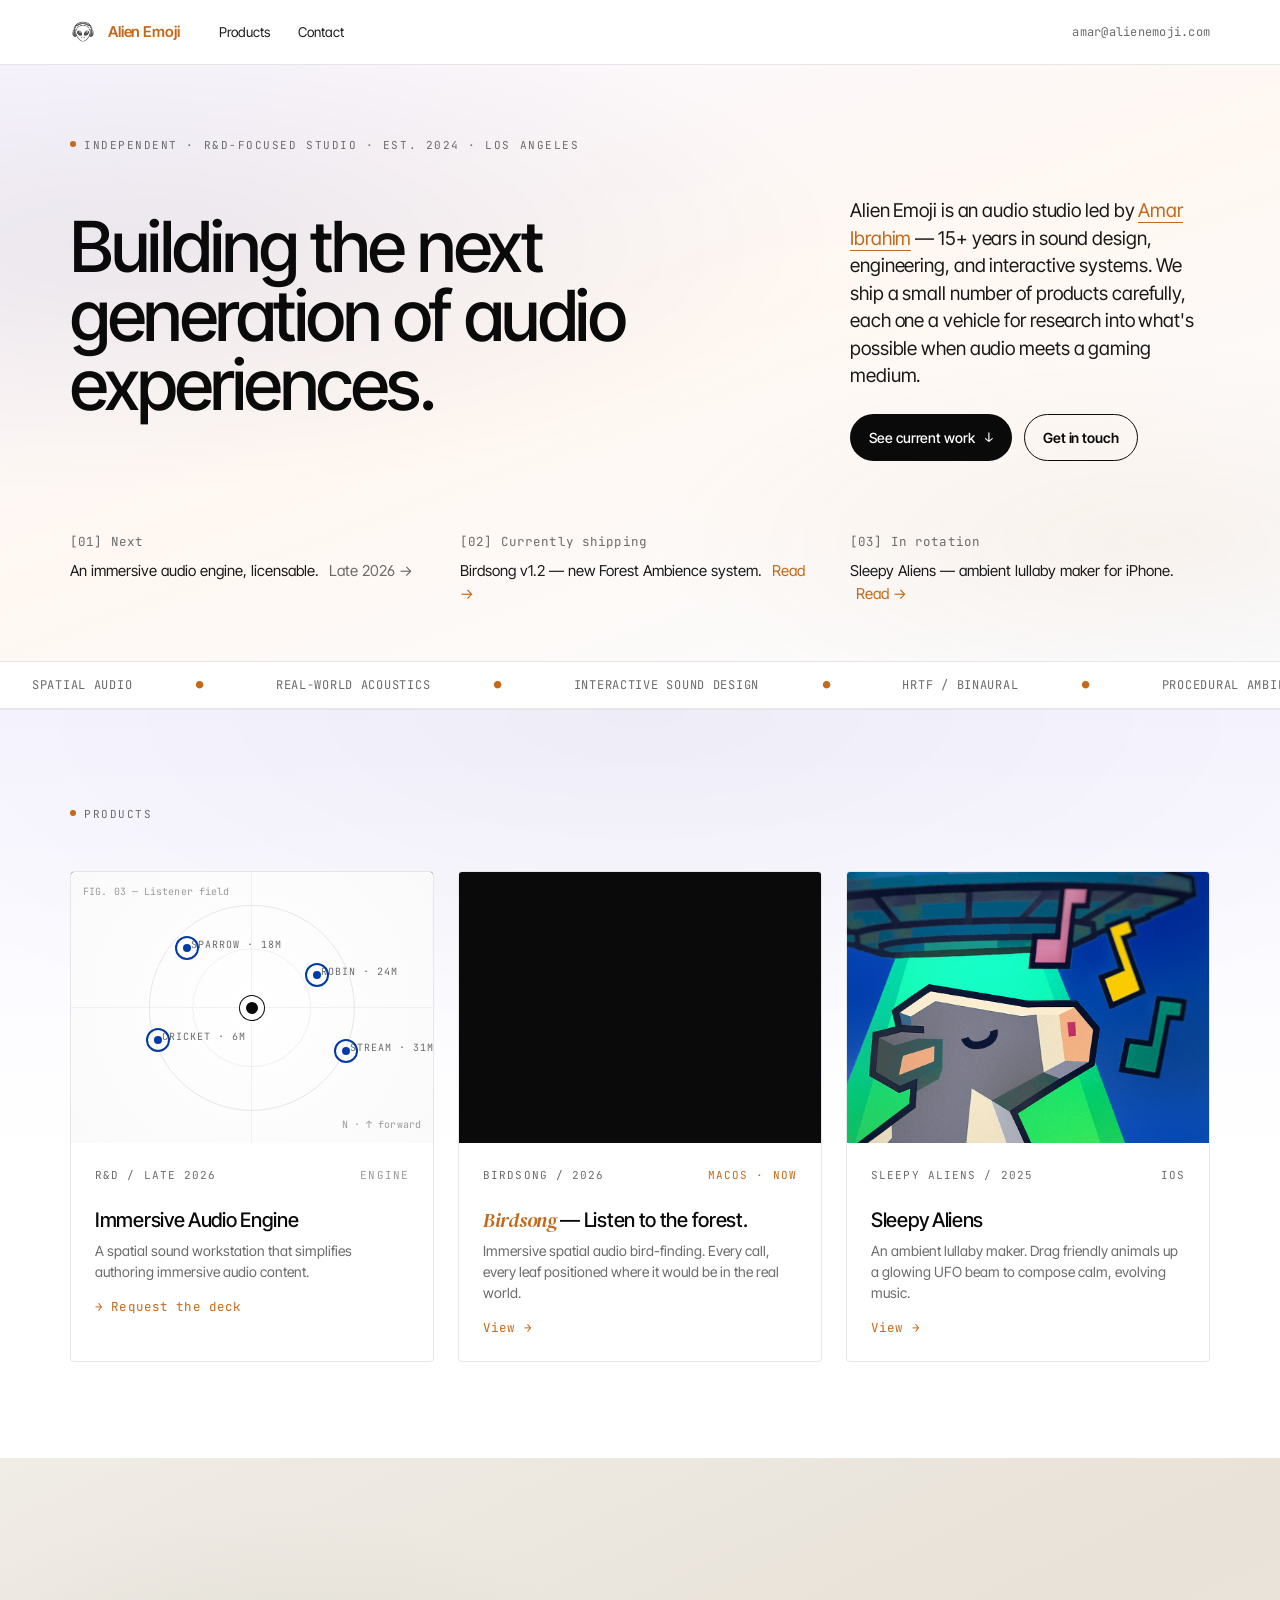
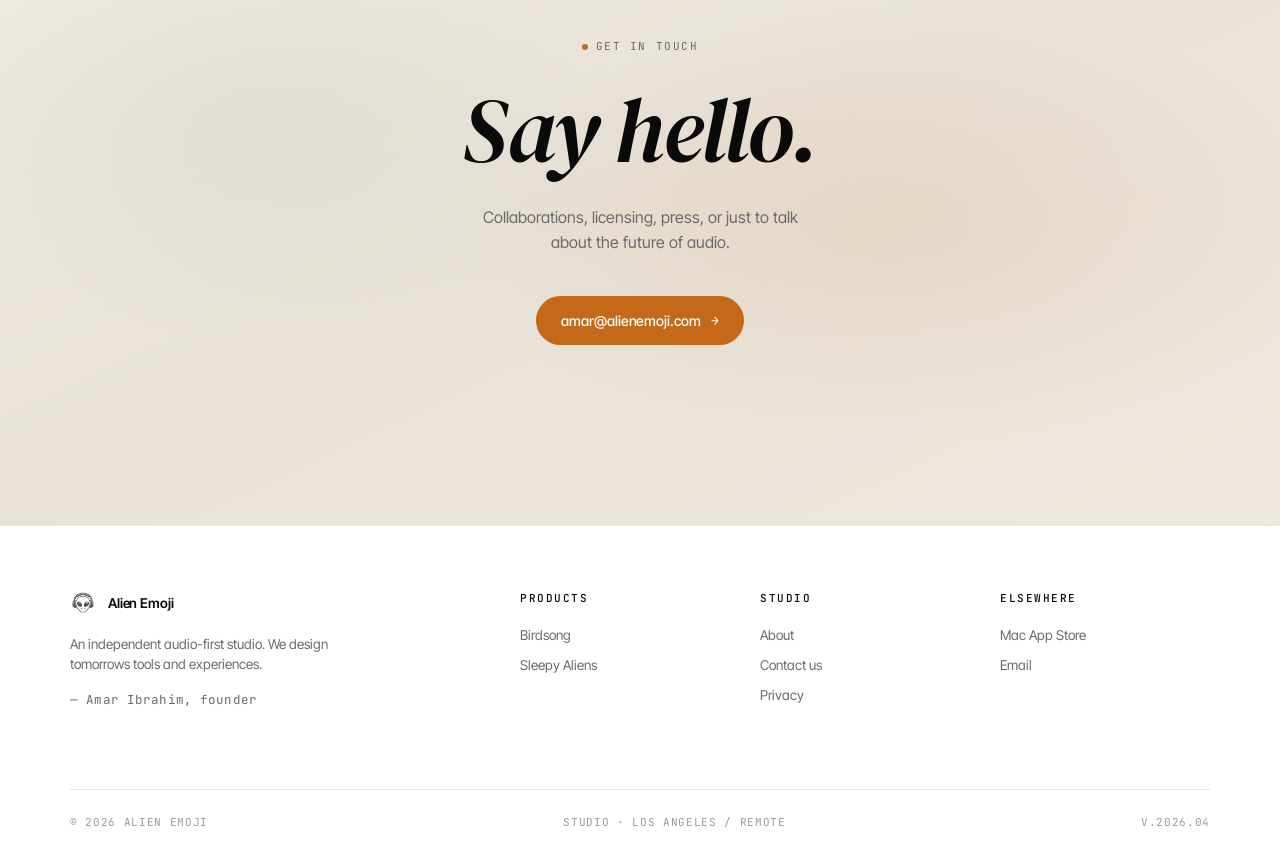
==== index.html @ 73d6881d "site revamp" ====
<!doctype html>
<html lang="en">
<head>
<meta charset="utf-8" />
<meta name="viewport" content="width=device-width, initial-scale=1" />
<title>Alien Emoji — Audio-first studio for spatial sound</title>
<meta name="description" content="Alien Emoji is an independent studio building tools and experiences in spatial audio. Makers of Birdsong and Sleepy Aliens." />

<link rel="preconnect" href="https://fonts.googleapis.com">
<link rel="preconnect" href="https://fonts.gstatic.com" crossorigin>
<link href="https://fonts.googleapis.com/css2?family=Inter+Tight:ital,wght@0,400;0,500;0,600;0,700;1,400;1,500&family=DM+Serif+Display:ital@0;1&family=JetBrains+Mono:wght@400;500&display=swap" rel="stylesheet">

<link rel="stylesheet" href="styles.css">
</head>
<body data-page="home" data-screen-label="Home">

<div id="site-nav"></div>

<main class="main-content">

  <!-- ============ HERO ============ -->

  <section class="section first hero-gradient hero-section" style="padding-top: 72px; padding-bottom: 56px;" data-screen-label="Home · Hero">
    <!-- <canvas class="hero-waves" aria-hidden="true"></canvas>      -->
    <div class="shell hero-content">
      <div class="row" style="margin-bottom: 56px; align-items: start;">
        <div style="grid-column: span 7;" class="reveal-hero" data-delay="0">
          <div class="eyebrow" style="margin-bottom: 28px;">
            <span class="dot"></span>Independent · R&amp;D-focused studio · Est. 2024 · Los Angeles
          </div>
          <h1 class="h-display" style="font-size: clamp(40px, 5.5vw, 80px);">
            Building the next generation of audio experiences.
          </h1>
        </div>
        <div style="grid-column: span 4 / -1; padding-top: 60px;" class="reveal-hero" data-delay="120">
          <p class="lead" style="margin: 0 0 24px;">
            Alien Emoji is an audio studio led by <a href="https://www.linkedin.com/in/amaribrahim" target="_blank" rel="noopener" style="color: var(--accent); border-bottom: 1px solid currentColor;">Amar Ibrahim</a> — 15+ years in sound design, engineering, and interactive systems. We ship a small number of products carefully, each one a vehicle for research into what's possible when audio meets a gaming medium.
          </p>

          <div style="display:flex; gap: 12px; flex-wrap: wrap;">
            <a class="btn btn-primary" href="#products">
              See current work <span class="arrow">↓</span>
            </a>
            <a class="btn btn-ghost" href="#contact">
              Get in touch
            </a>
          </div>
        </div>
      </div>
      <div class="row" style="margin-top: 40px; align-items: start;">
        <div style="grid-column: span 4;" class="reveal-hero" data-delay="220">
          <div class="mono" style="margin-bottom: 8px;">[01] Next</div>
          <div style="font-size: 15px; color: var(--ink-2);">
            An immersive audio engine, licensable.
            <span style="color: var(--muted); margin-left: 6px;">Late 2026 →</span>
          </div>
        </div>
        <div style="grid-column: span 4;" class="reveal-hero" data-delay="300">
          <div class="mono" style="margin-bottom: 8px;">[02] Currently shipping</div>
          <div style="font-size: 15px; color: var(--ink-2);">
            Birdsong v1.2 — new Forest Ambience system.
            <a href="birdsong.html" style="color: var(--accent); margin-left: 6px;">Read →</a>
          </div>
        </div>
        <div style="grid-column: span 4;" class="reveal-hero" data-delay="380">
          <div class="mono" style="margin-bottom: 8px;">[03] In rotation</div>
          <div style="font-size: 15px; color: var(--ink-2);">
            Sleepy Aliens — ambient lullaby maker for iPhone.
            <a href="sleepy-aliens.html" style="color: var(--accent); margin-left: 6px;">Read →</a>
          </div>
        </div>
      </div>
 
    </div>
  </section>

  <!-- ============ TICKER ============ -->
  <div class="ticker">
    <div class="ticker-track">
      <span>Spatial audio</span><span class="sep">●</span>
      <span>Real-world acoustics</span><span class="sep">●</span>
      <span>Interactive sound design</span><span class="sep">●</span>
      <span>HRTF / Binaural</span><span class="sep">●</span>
      <span>Procedural ambience</span><span class="sep">●</span>
      <span>Listener-first software</span><span class="sep">●</span>
      <span>Spatial audio</span><span class="sep">●</span>
      <span>Real-world acoustics</span><span class="sep">●</span>
      <span>Interactive sound design</span><span class="sep">●</span>
      <span>HRTF / Binaural</span><span class="sep">●</span>
      <span>Procedural ambience</span><span class="sep">●</span>
      <span>Listener-first software</span><span class="sep">●</span>
    </div>
  </div>

  <!-- ============ PRODUCTS ============ -->
  <section class="section products-gradient" id="products" data-screen-label="Home · Products">
    <div class="shell">
      <div class="section-head">
        <div>
          <div class="eyebrow"><span class="dot"></span>Products</div>
        </div>
      </div>

      <div class="products-grid">
        <!-- Engine (coming soon) -->
        <div class="card product-card reveal-scroll">
          <div class="product-card-media" style="padding: 0; overflow: hidden;">
            <div class="spatial" style="border: none; border-radius: 0; aspect-ratio: unset; height: 100%;">
              <div class="spatial-axes"></div>
              <div class="spatial-ring spatial-ring--outer"></div>
              <div class="spatial-ring spatial-ring--inner"></div>
              <div class="spatial-listener"></div>
              <div class="spatial-source" style="left: 32%; top: 28%;">
                <span class="spatial-label">Sparrow · 18m</span>
              </div>
              <div class="spatial-source" style="left: 68%; top: 38%; animation-delay: 1.2s;">
                <span class="spatial-label">Robin · 24m</span>
              </div>
              <div class="spatial-source" style="left: 76%; top: 66%; animation-delay: 0.4s;">
                <span class="spatial-label">Stream · 31m</span>
              </div>
              <div class="spatial-source" style="left: 24%; top: 62%; animation-delay: 2.1s;">
                <span class="spatial-label">Cricket · 6m</span>
              </div>
              <div class="mono" style="position: absolute; left: 12px; top: 12px; font-size: 10px; color: var(--muted-2);">FIG. 03 — Listener field</div>
              <div class="mono" style="position: absolute; right: 12px; bottom: 12px; font-size: 10px; color: var(--muted-2);">N · ↑ forward</div>
            </div>
          </div>
          <div class="product-card-body">
            <div class="card-meta">
              <span>R&amp;D / Late 2026</span>
              <span style="color: var(--muted-2);">Engine</span>
            </div>
            <h3 class="h3" style="margin: 12px 0 8px;">Immersive Audio Engine</h3>
            <p style="color: var(--muted); margin: 0 0 16px; font-size: 14px; line-height: 1.5;">
              A spatial sound workstation that simplifies authoring immersive audio content.
            </p>
            <a href="#contact" class="mono" style="color: var(--accent);">→ Request the deck</a>
          </div>
        </div>
        <!-- Birdsong -->
        <a href="birdsong.html" class="card product-card reveal-scroll" style="text-decoration: none;">
          <div class="product-card-media">
            <img src="assets/birdsong-shot-1.png" alt="Birdsong: Listen to the forest"
                 onerror="this.style.display='none'; this.parentElement.classList.add('placeholder-fallback');" />
          </div>
          <div class="product-card-body">
            <div class="card-meta">
              <span>Birdsong / 2026</span>
              <span style="color: var(--accent);">macOS · Now</span>
            </div>
            <h3 class="h3" style="margin: 12px 0 8px;">
              <span style="font-family: 'DM Serif Display', Georgia, serif; font-style: italic; color: var(--accent);">Birdsong</span> — Listen to the forest.
            </h3>
            <p style="color: var(--muted); margin: 0 0 16px; font-size: 14px; line-height: 1.5;">
              Immersive spatial audio bird-finding. Every call, every leaf positioned where it would be in the real world.
            </p>
            <span class="mono" style="color: var(--accent);">View →</span>
          </div>
        </a>

        <!-- Sleepy Aliens -->
        <a href="sleepy-aliens.html" class="card product-card reveal-scroll" style="text-decoration: none;">
          <div class="product-card-media">
            <img src="assets/sleepy-aliens-icon.png" alt="Sleepy Aliens — ambient lullaby maker" />
          </div>
          <div class="product-card-body">
            <div class="card-meta">
              <span>Sleepy Aliens / 2025</span>
              <span>iOS</span>
            </div>
            <h3 class="h3" style="margin: 12px 0 8px;">Sleepy Aliens</h3>
            <p style="color: var(--muted); margin: 0 0 16px; font-size: 14px; line-height: 1.5;">
              An ambient lullaby maker. Drag friendly animals up a glowing UFO beam to compose calm, evolving music.
            </p>
            <span class="mono" style="color: var(--accent);">View →</span>
          </div>
        </a>



      </div>
    </div>
  </section>

  <!-- ============ CONTACT ============ -->
  <section class="section contact-gradient contact-section" id="contact" style="border-top: none; padding: 180px 0; color: var(--fg);" data-screen-label="Home · Contact">
    <div class="shell" style="text-align: center;">
      <div class="eyebrow" style="margin-bottom: 28px; color: var(--muted); justify-content: center; display: flex; align-items: center; justify-content: center;"><span class="dot" style="background: var(--accent);"></span>Get in touch</div>
      <h2 style="font-family: 'DM Serif Display', Georgia, serif; font-style: italic; font-size: clamp(48px, 7vw, 96px); font-weight: 400; color: var(--fg); margin: 0 0 28px; line-height: 1.05; letter-spacing: -0.02em;">
        Say hello.
      </h2>
      <p style="color: var(--muted); margin: 0 auto 40px; max-width: 38ch; font-size: 16px; line-height: 1.6;">
        Collaborations, licensing, press, or just to talk about the future of audio.
      </p>
      <a href="mailto:amar@alienemoji.com" class="btn btn-primary" style="font-size: 14px; padding: 13px 24px; background: var(--accent); color: #fff; border-color: transparent;">
        amar@alienemoji.com <span class="arrow">→</span>
      </a>
    </div>
  </section>

  
</main>
<div id="site-footer"></div>
<script src="site.js"></script>

<!-- Tweaks panel (React) -->
<script src="https://unpkg.com/react@18.3.1/umd/react.development.js" integrity="sha384-hD6/rw4ppMLGNu3tX5cjIb+uRZ7UkRJ6BPkLpg4hAu/6onKUg4lLsHAs9EBPT82L" crossorigin="anonymous"></script>
<script src="https://unpkg.com/react-dom@18.3.1/umd/react-dom.development.js" integrity="sha384-u6aeetuaXnQ38mYT8rp6sbXaQe3NL9t+IBXmnYxwkUI2Hw4bsp2Wvmx4yRQF1uAm" crossorigin="anonymous"></script>
<script src="https://unpkg.com/@babel/standalone@7.29.0/babel.min.js" integrity="sha384-m08KidiNqLdpJqLq95G/LEi8Qvjl/xUYll3QILypMoQ65QorJ9Lvtp2RXYGBFj1y" crossorigin="anonymous"></script>
<script type="text/babel" src="tweaks-panel.jsx"></script>
<script type="text/babel" src="tweaks.jsx"></script>

</body>
</html>
---- styles.css ----
/* Alien Emoji — studio site
   Architectural minimal: pure white, tight grid, mono accents, deep amber signal.
*/

:root {
  --bg: #ffffff;
  --ink: #0a0a0a;
  --ink-2: #1a1a1a;
  --muted: #6b6b6b;
  --muted-2: #9a9a9a;
  --line: #e6e6e6;
  --line-2: #f0f0f0;
  --accent: #c4691a;       /* deep amber, nods to Birdsong wordmark */
  --accent-soft: #f5ead9;
  --signal: #c4691a;

  --f-sans: "Inter Tight", "Helvetica Neue", Helvetica, Arial, sans-serif;
  --f-mono: "JetBrains Mono", ui-monospace, "SF Mono", Menlo, monospace;
  --f-display: "Inter Tight", "Helvetica Neue", Helvetica, Arial, sans-serif;
  --f-serif: "DM Serif Display", Georgia, serif;

  --max: 1200px;
  --gutter: 30px;
}

* { box-sizing: border-box; }
html, body { margin: 0; padding: 0; }

html { scroll-behavior: smooth; }

body {
  font-family: var(--f-sans);
  font-feature-settings: "ss01", "cv11";
  background: var(--bg);
  color: var(--ink);
  font-size: 16px;
  line-height: 1.5;
  -webkit-font-smoothing: antialiased;
  -moz-osx-font-smoothing: grayscale;
  text-rendering: optimizeLegibility;
}

a { color: inherit; text-decoration: none; }
img { max-width: 100%; display: block; }

::selection { background: var(--accent); color: #fff; }

/* ---------- shell ---------- */

.shell {
  max-width: var(--max);
  margin: 0 auto;
  padding: 0 var(--gutter);
}

/* ---------- nav ---------- */

.nav {
  position: sticky;
  top: 0;
  z-index: 50;
  background: rgba(255,255,255,0.88);
  backdrop-filter: saturate(140%) blur(16px);
  -webkit-backdrop-filter: saturate(140%) blur(16px);
  border-bottom: 1px solid var(--line);
}

.nav-inner {
  display: flex;
  align-items: center;
  justify-content: flex-start;
  height: 64px;
  gap: 40px;
}

.brand {
  display: flex;
  align-items: center;
  gap: 12px;
  font-weight: 600;
  letter-spacing: -0.01em;
  font-size: 15px;
}
.brand-mark {
  width: 26px; height: 26px;
  border-radius: 6px;
  background: url('assets/alienemoji-logo.jpg') center/cover no-repeat, #fff;
  display: inline-block;
  flex-shrink: 0;
}

.nav-links {
  display: flex; align-items: center; gap: 28px;
  font-size: 13.5px;
  color: var(--ink-2);
}
.nav-links a {
  position: relative;
  color: var(--ink-2);
  transition: color .15s ease;
}
.nav-links a:hover { color: var(--accent); }
.nav-links a.active { color: var(--accent); }
.brand.active { color: var(--accent); }
.nav-links a.active::after {
  content: ""; position: absolute; left: 0; right: 0; bottom: -22px;
  height: 1px; background: var(--accent);
}

.nav-cta {
  font-family: var(--f-mono);
  font-size: 12px;
  letter-spacing: 0.02em;
  color: var(--muted);
  margin-left: auto;
}

/* ---------- type system ---------- */

.eyebrow {
  font-family: var(--f-mono);
  font-size: 11px;
  letter-spacing: 0.14em;
  text-transform: uppercase;
  color: var(--muted);
}
.eyebrow .dot {
  display: inline-block;
  width: 6px; height: 6px; border-radius: 999px;
  background: var(--accent);
  margin-right: 8px;
  vertical-align: 2px;
}

.h-display {
  font-family: var(--f-display);
  font-weight: 500;
  letter-spacing: -0.035em;
  line-height: 0.98;
  font-size: clamp(56px, 8vw, 112px);
}
.h-display em {
  font-style: italic;
  font-family: var(--f-serif);
  font-weight: 400;
  letter-spacing: -0.02em;
}

.h1 {
  font-weight: 500;
  letter-spacing: -0.025em;
  line-height: 1.05;
  font-size: clamp(40px, 5vw, 64px);
}
.h2 {
  font-weight: 500;
  letter-spacing: -0.02em;
  line-height: 1.1;
  font-size: clamp(28px, 3vw, 40px);
}
.h3 {
  font-weight: 500;
  letter-spacing: -0.015em;
  line-height: 1.2;
  font-size: 20px;
}

.lead {
  font-size: 19px;
  line-height: 1.45;
  color: var(--ink-2);
  max-width: 56ch;
  letter-spacing: -0.005em;
}

.mono {
  font-family: var(--f-mono);
  font-size: 12.5px;
  letter-spacing: 0.01em;
  color: var(--muted);
}

/* ---------- buttons ---------- */

.btn {
  display: inline-flex;
  align-items: center;
  gap: 10px;
  padding: 12px 18px;
  border-radius: 999px;
  font-size: 14px;
  font-weight: 500;
  letter-spacing: -0.005em;
  border: 1px solid transparent;
  transition: all .18s ease;
  cursor: pointer;
}
.btn-primary {
  background: var(--ink);
  color: #fff;
}
.btn-primary:hover { background: var(--accent); }
.btn-ghost {
  background: transparent;
  color: var(--ink);
  border-color: var(--ink);
  font-weight: 600;
}
.btn-ghost:hover { background: var(--ink); color: #fff; }

.btn .arrow {
  font-family: var(--f-mono);
  font-size: 13px;
  transform: translateX(0);
  transition: transform .18s ease;
}
.btn:hover .arrow { transform: translateX(3px); }

/* ---------- grid utilities ---------- */

.row {
  display: grid;
  grid-template-columns: repeat(12, 1fr);
  gap: var(--gutter);
}

.section {
  padding: 96px 0;
  border-top: 1px solid var(--line);
}
.section.tight { padding: 64px 0; }
.section.first { border-top: none; }

.section-head {
  display: grid;
  grid-template-columns: 1fr 2fr;
  gap: var(--gutter);
  margin-bottom: 48px;
  align-items: end;
}

/* ---------- gradient hero band ---------- */

.hero-gradient {
  background:
    radial-gradient(ellipse 80% 60% at 10% 30%, rgba(30, 20, 70, 0.07) 0%, transparent 70%),
    radial-gradient(ellipse 60% 50% at 90% 80%, rgba(196, 105, 26, 0.06) 0%, transparent 65%),
    linear-gradient(160deg, #f9f6ff 0%, #fff8f2 50%, #fafcff 100%);
}

/* ---------- products section gradient ---------- */

.products-gradient {
  background:
    radial-gradient(ellipse 100% 70% at 50% 0%, rgba(22, 14, 58, 0.04) 0%, transparent 70%),
    linear-gradient(180deg, #f7f5ff 0%, #ffffff 60%);
}

/* ---------- footer ---------- */

.footer {
  border-top: 1px solid var(--line);
  padding: 64px 0 32px;
  font-size: 13.5px;
  color: var(--muted);
}
.footer-grid {
  display: grid;
  grid-template-columns: 2fr 1fr 1fr 1fr;
  gap: var(--gutter);
  margin-bottom: 80px;
}
.footer h4 {
  font-family: var(--f-mono);
  font-size: 11px;
  letter-spacing: 0.14em;
  text-transform: uppercase;
  color: var(--ink);
  margin: 0 0 18px;
  font-weight: 500;
}
.footer ul { list-style: none; padding: 0; margin: 0; display: grid; gap: 10px; }
.footer a:hover { color: var(--accent); }

.footer-bottom {
  display: flex;
  justify-content: space-between;
  align-items: center;
  padding-top: 24px;
  border-top: 1px solid var(--line);
  font-family: var(--f-mono);
  font-size: 11px;
  letter-spacing: 0.06em;
  text-transform: uppercase;
  color: var(--muted-2);
}

/* ---------- big ASCII-ish wordmark display ---------- */

.colossus {
  font-family: var(--f-display);
  font-weight: 500;
  letter-spacing: -0.045em;
  line-height: 0.86;
  font-size: clamp(72px, 14vw, 220px);
}
.colossus em {
  font-style: italic;
  font-family: var(--f-serif);
  font-weight: 400;
  letter-spacing: -0.02em;
  color: var(--accent);
}

/* ---------- ticker ---------- */

.ticker {
  border-top: 1px solid var(--line);
  border-bottom: 1px solid var(--line);
  overflow: hidden;
  white-space: nowrap;
  font-family: var(--f-mono);
  font-size: 12px;
  letter-spacing: 0.06em;
  text-transform: uppercase;
  color: var(--muted);
}
.ticker-track {
  display: inline-block;
  padding: 14px 0;
  animation: ticker 40s linear infinite;
}
.ticker-track span { margin: 0 32px; }
.ticker-track .sep { color: var(--accent); }
@keyframes ticker {
  from { transform: translateX(0); }
  to { transform: translateX(-50%); }
}

/* ---------- card primitives ---------- */

.card {
  border: 1px solid var(--line);
  border-radius: 4px;
  background: #fff;
  overflow: hidden;
  transition: border-color .2s ease, transform .3s ease;
}
.card:hover { border-color: var(--ink); }
.card-media {
  aspect-ratio: 16 / 10;
  background: #f5f5f5;
  position: relative;
  overflow: hidden;
}
.card-body { padding: 24px; }
.card-meta {
  display: flex; justify-content: space-between;
  font-family: var(--f-mono);
  font-size: 11px;
  letter-spacing: 0.1em;
  text-transform: uppercase;
  color: var(--muted);
  margin-bottom: 12px;
}

/* ---------- specimen helpers (placeholders) ---------- */

.placeholder {
  background:
    repeating-linear-gradient(
      135deg,
      #f5f5f5 0,
      #f5f5f5 6px,
      #fafafa 6px,
      #fafafa 12px
    );
  display: flex;
  align-items: center;
  justify-content: center;
  font-family: var(--f-mono);
  font-size: 11px;
  letter-spacing: 0.12em;
  text-transform: uppercase;
  color: var(--muted-2);
}

/* ---------- spatial audio diagram (home) ---------- */

.spatial {
  position: relative;
  aspect-ratio: 1 / 1;
  width: 100%;
  container-type: size;
  border: 1px solid var(--line);
  border-radius: 4px;
  background:
    radial-gradient(circle at 50% 50%, #fff 0%, #fafafa 100%);
  overflow: hidden;
}
.spatial-ring {
  position: absolute;
  border-radius: 50%;
  top: 50%; left: 50%;
  /* cqmin = min(container width, container height) — always circular */
  width:  var(--ring-size);
  height: var(--ring-size);
  transform: translate(-50%, -50%);
  pointer-events: none;
}
.spatial-ring--outer {
  --ring-size: 76cqmin;
  border: 1px solid var(--line);
}
.spatial-ring--inner {
  --ring-size: 44cqmin;
  border: 1px solid var(--line-2);
}
.spatial-axes {
  position: absolute;
  inset: 0;
  background:
    linear-gradient(to right, transparent calc(50% - 0.5px), var(--line-2) calc(50% - 0.5px), var(--line-2) calc(50% + 0.5px), transparent calc(50% + 0.5px)),
    linear-gradient(to bottom, transparent calc(50% - 0.5px), var(--line-2) calc(50% - 0.5px), var(--line-2) calc(50% + 0.5px), transparent calc(50% + 0.5px));
}
.spatial-listener {
  position: absolute;
  left: 50%; top: 50%;
  width: 12px; height: 12px;
  background: var(--ink);
  border-radius: 999px;
  transform: translate(-50%,-50%);
  box-shadow: 0 0 0 6px #fff, 0 0 0 7px var(--ink);
}
.spatial-source {
  position: absolute;
  width: 8px; height: 8px;
  background: #003ba8;
  border-radius: 999px;
  transform: translate(-50%,-50%);
}
.spatial-source::after {
  content: "";
  position: absolute;
  inset: -8px;
  border-radius: 999px;
  border: 2px solid #003ba8;
  opacity: 1.0;
  animation: pulse 3.2s ease-in-out infinite;
}
@keyframes pulse {
  0%   { transform: scale(0.5); opacity: 0.6; }
  100% { transform: scale(3.5); opacity: 0; }
}
.spatial-label {
  position: absolute;
  font-family: var(--f-mono);
  font-size: 10px;
  letter-spacing: 0.1em;
  text-transform: uppercase;
  color: var(--muted);
  white-space: nowrap;
  transform: translate(8px, -50%);
}

/* ---------- waveform ---------- */

.waveform {
  display: flex;
  align-items: center;
  gap: 2px;
  height: 36px;
}
.waveform span {
  display: inline-block;
  width: 2px;
  background: var(--ink);
  border-radius: 1px;
  animation: wave 1.6s ease-in-out infinite;
}
@keyframes wave {
  0%, 100% { transform: scaleY(0.3); }
  50%      { transform: scaleY(1); }
}

/* ---------- product hero (subpages) ---------- */

.product-hero {
  padding: 80px 0 64px;
}
.product-hero .row { align-items: end; }

/* ---------- product hero gradient (subpages) ---------- */

.product-hero-gradient {
  position: relative;
  background:
    radial-gradient(ellipse 90% 60% at 0% 40%, rgba(22, 14, 58, 0.06) 0%, transparent 65%),
    radial-gradient(ellipse 60% 50% at 100% 80%, rgba(196, 105, 26, 0.05) 0%, transparent 60%),
    linear-gradient(180deg, #f8f5ff 0%, #fffaf6 50%, #ffffff 100%);
}
.product-hero-gradient::after {
  content: "";
  position: absolute;
  bottom: 0;
  left: 0;
  right: 0;
  height: 80px;
  background: linear-gradient(to bottom, transparent, #ffffff);
  pointer-events: none;
}

.kpi-row {
  display: grid;
  grid-template-columns: repeat(4, 1fr);
  border-top: 1px solid var(--line);
  border-bottom: 1px solid var(--line);
}
.kpi {
  padding: 24px 0;
  border-right: 1px solid var(--line);
}
.kpi:last-child { border-right: none; }
.kpi .k {
  font-family: var(--f-mono);
  font-size: 11px;
  letter-spacing: 0.14em;
  text-transform: uppercase;
  color: var(--muted);
  margin-bottom: 6px;
}
.kpi .v {
  font-size: 18px;
  letter-spacing: -0.01em;
  color: var(--ink);
  font-weight: 500;
}

/* ---------- iphone frame (sleepy aliens) ---------- */

.iphone {
  width: 260px;
  aspect-ratio: 9 / 19.5;
  border-radius: 38px;
  background: #0a0a0a;
  padding: 8px;
  box-shadow:
    0 1px 0 rgba(255,255,255,0.06) inset,
    0 30px 60px -20px rgba(0,0,0,0.25);
  position: relative;
}
.iphone-screen {
  width: 100%;
  height: 100%;
  border-radius: 30px;
  overflow: hidden;
  background: #000;
  position: relative;
}
.iphone-notch {
  position: absolute;
  top: 12px;
  left: 50%;
  transform: translateX(-50%);
  width: 90px; height: 24px;
  background: #000;
  border-radius: 999px;
  z-index: 2;
}

/* ---------- products grid ---------- */

.products-grid {
  display: grid;
  grid-template-columns: repeat(3, 1fr);
  gap: 24px;
}

.product-card {
  display: flex;
  flex-direction: column;
}

.product-card-media {
  width: 100%;
  aspect-ratio: 4 / 3;
  overflow: hidden;
  background: #0a0a0a;
  flex-shrink: 0;
}

.product-card-media img {
  width: 100%;
  height: 100%;
  object-fit: cover;
  object-position: center;
  display: block;
}

.product-card-media--empty {
  background: var(--line-2);
  display: flex;
  align-items: center;
  justify-content: center;
  background-image: repeating-linear-gradient(
    135deg,
    #f5f5f5 0,
    #f5f5f5 6px,
    #fafafa 6px,
    #fafafa 12px
  );
}

.product-card-body {
  padding: 24px;
  flex: 1;
  display: flex;
  flex-direction: column;
}

/* ---------- contact section gradient ---------- */

.contact-gradient {
  background:
    radial-gradient(ellipse 60% 55% at 70% 55%, rgba(196, 130, 60, 0.13) 0%, transparent 60%),
    radial-gradient(ellipse 45% 50% at 20% 40%, rgba(120, 150, 130, 0.10) 0%, transparent 65%),
    linear-gradient(155deg, #f0ece6 0%, #e8e2d8 50%, #ede7df 100%);
}

/* ---------- sticky nav fix ---------- */

#site-nav {
  position: sticky;
  top: 0;
  z-index: 50;
}

.nav {
  position: static;
}

/* ---------- hero waves canvas ---------- */

.hero-section {
  position: relative;
  overflow: hidden;
}

.hero-waves {
  position: absolute;
  inset: 0;
  width: 100%;
  height: 100%;
  pointer-events: none;
  z-index: 0;
}

.hero-content {
  position: relative;
  z-index: 1;
}

/* ---------- hero entrance animation ---------- */

.reveal-hero {
  opacity: 0;
  transform: translateY(18px);
  transition: opacity 0.7s cubic-bezier(0.22, 1, 0.36, 1), transform 0.7s cubic-bezier(0.22, 1, 0.36, 1);
}
.reveal-hero.is-visible {
  opacity: 1;
  transform: translateY(0);
}

/* ---------- scroll-reveal ---------- */

.reveal-scroll {
  opacity: 0;
  transform: translateY(28px);
  transition: opacity 0.65s cubic-bezier(0.22, 1, 0.36, 1), transform 0.65s cubic-bezier(0.22, 1, 0.36, 1);
}
.reveal-scroll.is-visible {
  opacity: 1;
  transform: translateY(0);
}

/* ---------- product card lift on hover ---------- */

.product-card {
  transition: border-color .2s ease, transform .32s cubic-bezier(0.22, 1, 0.36, 1), box-shadow .35s cubic-bezier(0.22, 1, 0.36, 1);
}
.product-card:hover {
  transform: translateY(-6px);
  box-shadow: 0 16px 48px -8px rgba(0, 0, 0, 0.12);
}

/* responsive */
@media (max-width: 900px) {
  :root { --gutter: 24px; }
  .row { grid-template-columns: repeat(6, 1fr); gap: 24px; }
  .section { padding: 64px 0; }
  .section-head { grid-template-columns: 1fr; gap: 16px; }
  .footer-grid { grid-template-columns: 1fr 1fr; }
  .kpi-row { grid-template-columns: repeat(2, 1fr); }
  .kpi:nth-child(2n) { border-right: none; }
  .nav-links { gap: 18px; font-size: 13px; }
  .nav-cta { display: none; }
  .products-grid { grid-template-columns: 1fr; }
  .hero-icon-col {
    grid-column: span 6 !important;
  }
  .hero-app-icon {
    max-width: 120px;
  }
  .hero-title-col {
    grid-column: span 6 !important;
  }
}

@media (max-width: 1100px) and (min-width: 901px) {
  :root { --gutter: 36px; }
  .products-grid { grid-template-columns: repeat(2, 1fr); }
}

@media (max-width: 600px) {
  :root { --gutter: 16px; }

  /* ---- grid collapses to single column ---- */
  .row { grid-template-columns: 1fr; gap: 20px; }
  .row > [style*="grid-column"] { grid-column: 1 / -1 !important; }

  /* ---- section spacing ---- */
  .section { padding: 48px 0; }
  .section.tight { padding: 36px 0; }
  .section-head { margin-bottom: 28px; }

  /* ---- nav ---- */
  .nav-inner { gap: 16px; height: 56px; }
  .nav-links { gap: 14px; font-size: 12.5px; }
  .brand { font-size: 14px; }
  .nav-links a.active::after { bottom: -18px; }

  /* ---- type scale ---- */
  .h-display { font-size: clamp(36px, 9vw, 56px); }
  .h1 { font-size: clamp(28px, 7vw, 40px); }
  .h2 { font-size: clamp(22px, 6vw, 32px); }
  .lead { font-size: 16px; max-width: 100%; }

  /* ---- hero (index) info row — force 1 col ---- */
  .hero-icon-col { max-width: 80px; }
  .hero-app-icon { max-width: 80px !important; }

  /* ---- product hero top meta bar ---- */
  .hero-meta-bar {
    flex-direction: column;
    align-items: flex-start !important;
    gap: 6px;
  }

  /* ---- birdsong feature 2-col grid ---- */
  .feature-grid {
    grid-template-columns: 1fr !important;
  }

  /* ---- sleepy-aliens dark panel ---- */
  .starfield-panel {
    min-height: 340px !important;
  }

  /* ---- contact section padding ---- */
  .contact-section {
    padding-top: 72px !important;
    padding-bottom: 72px !important;
  }

  /* ---- CTA sections (dark band) ---- */
  .cta-section {
    padding-top: 56px !important;
    padding-bottom: 56px !important;
  }

  /* ---- footer ---- */
  .footer-grid { grid-template-columns: 1fr; gap: 36px; margin-bottom: 48px; }
  .footer-bottom { flex-direction: column; gap: 10px; align-items: flex-start; text-align: left; }

  /* ---- kpi row ---- */
  .kpi-row { grid-template-columns: 1fr 1fr; }
  .kpi { padding: 16px 0; }

  /* ---- privacy page back link + content ---- */
  .legal { max-width: 100%; }

  /* ---- buttons ---- */
  .btn { padding: 11px 16px; font-size: 13.5px; }

  /* ---- colossus ---- */
  .colossus { font-size: clamp(48px, 14vw, 80px); }
}
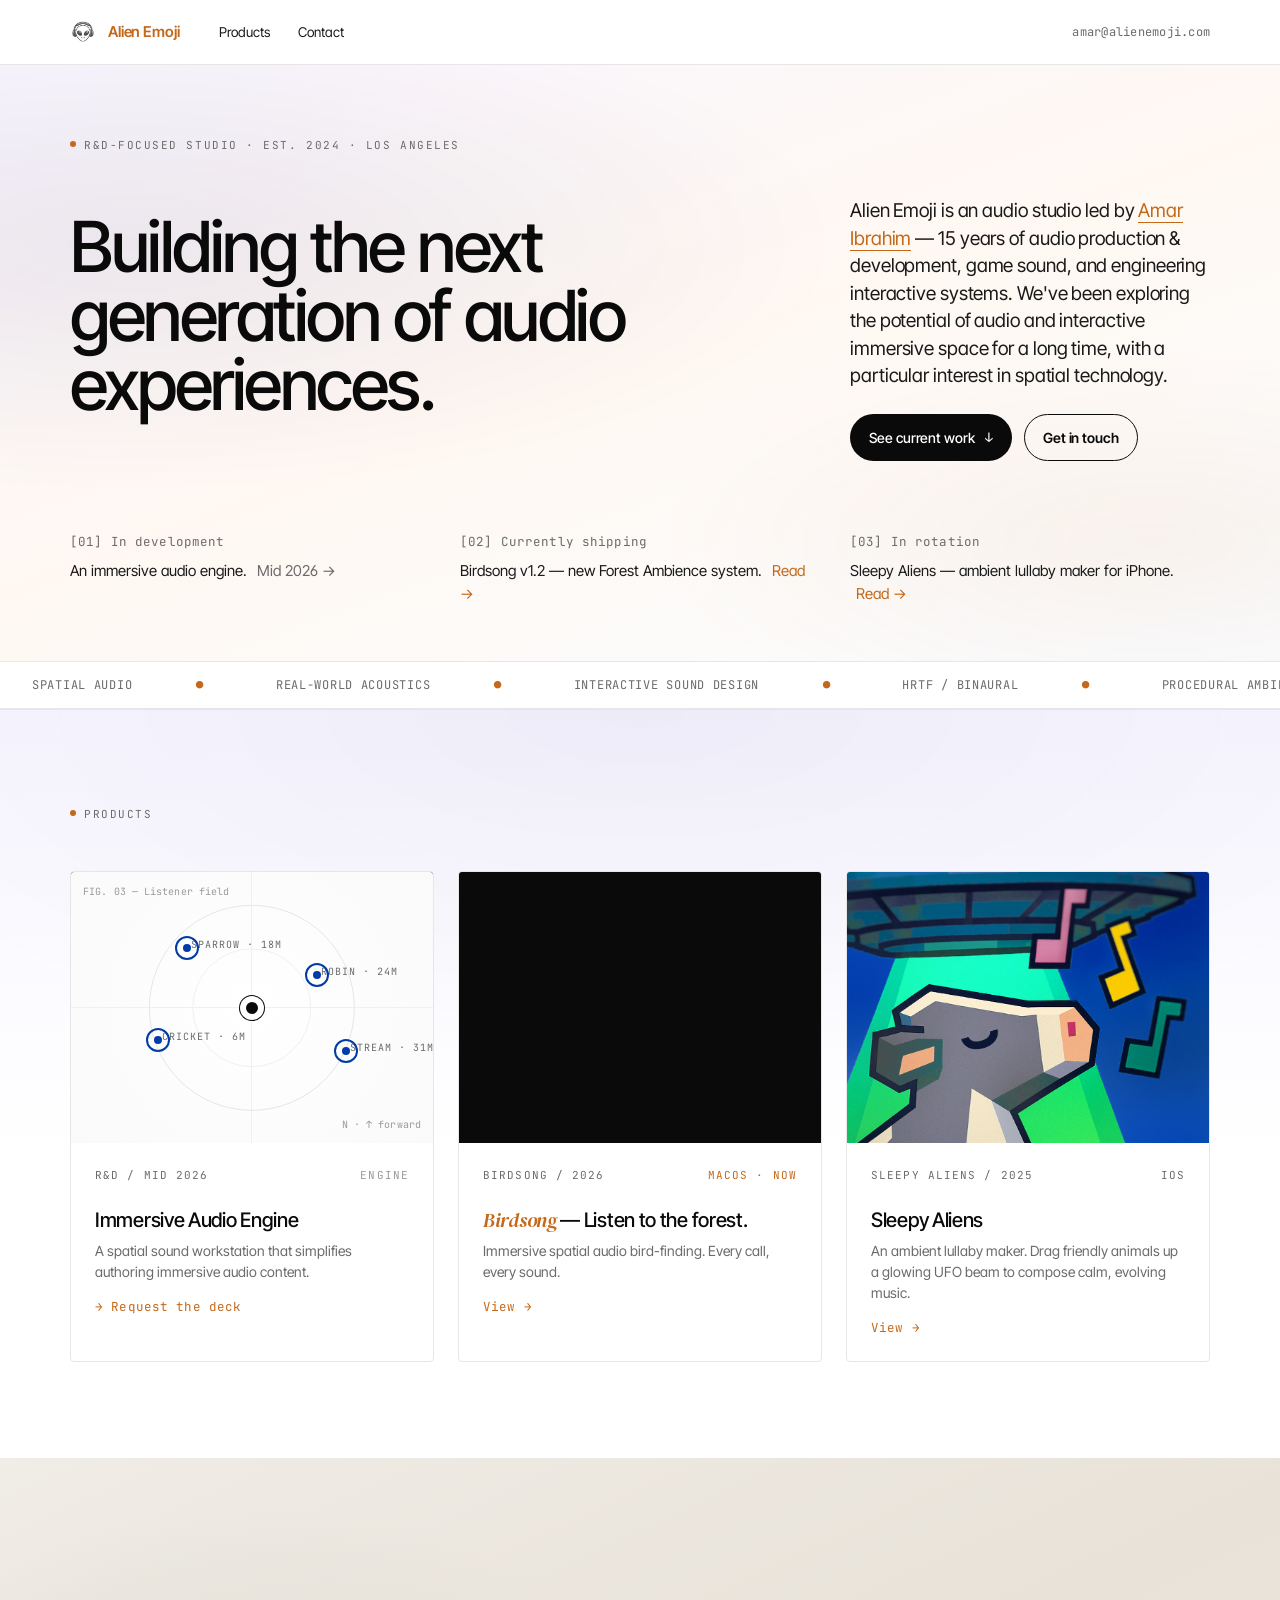
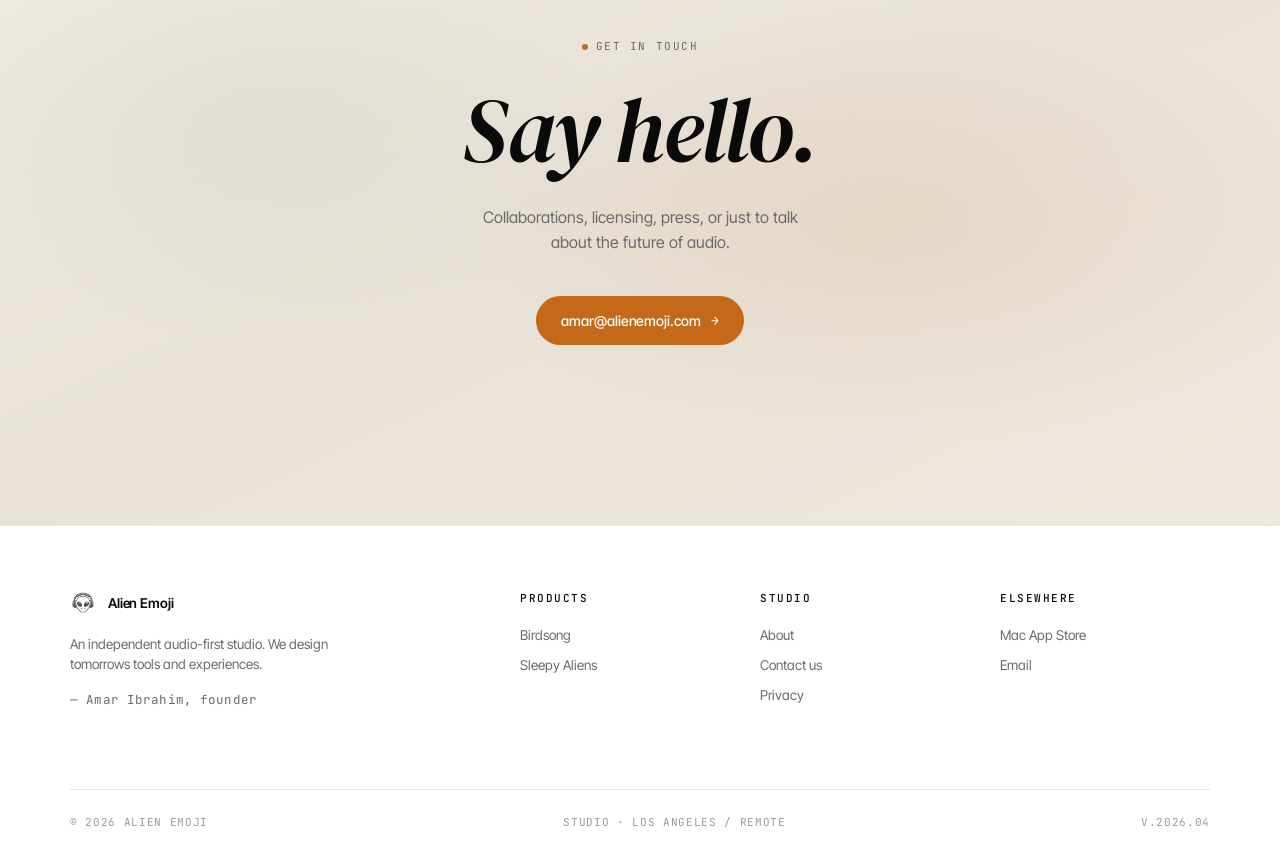
==== commit ee611049: "Minor copy update" ====
--- a/index.html
+++ b/index.html
@@ -26,7 +26,7 @@
       <div class="row" style="margin-bottom: 56px; align-items: start;">
         <div style="grid-column: span 7;" class="reveal-hero" data-delay="0">
           <div class="eyebrow" style="margin-bottom: 28px;">
-            <span class="dot"></span>Independent · R&amp;D-focused studio · Est. 2024 · Los Angeles
+            <span class="dot"></span>R&amp;D-focused studio · Est. 2024 · Los Angeles
           </div>
           <h1 class="h-display" style="font-size: clamp(40px, 5.5vw, 80px);">
             Building the next generation of audio experiences.
@@ -34,7 +34,7 @@
         </div>
         <div style="grid-column: span 4 / -1; padding-top: 60px;" class="reveal-hero" data-delay="120">
           <p class="lead" style="margin: 0 0 24px;">
-            Alien Emoji is an audio studio led by <a href="https://www.linkedin.com/in/amaribrahim" target="_blank" rel="noopener" style="color: var(--accent); border-bottom: 1px solid currentColor;">Amar Ibrahim</a> — 15+ years in sound design, engineering, and interactive systems. We ship a small number of products carefully, each one a vehicle for research into what's possible when audio meets a gaming medium.
+            Alien Emoji is an audio studio led by <a href="https://www.linkedin.com/in/amaribrahim" target="_blank" rel="noopener" style="color: var(--accent); border-bottom: 1px solid currentColor;">Amar Ibrahim</a> — 15 years of audio production &amp; development, game sound, and engineering interactive systems. We've been exploring the potential of audio and interactive immersive space for a long time, with a particular interest in spatial technology.
           </p>
 
           <div style="display:flex; gap: 12px; flex-wrap: wrap;">
@@ -49,10 +49,10 @@
       </div>
       <div class="row" style="margin-top: 40px; align-items: start;">
         <div style="grid-column: span 4;" class="reveal-hero" data-delay="220">
-          <div class="mono" style="margin-bottom: 8px;">[01] Next</div>
+          <div class="mono" style="margin-bottom: 8px;">[01] In development</div>
           <div style="font-size: 15px; color: var(--ink-2);">
-            An immersive audio engine, licensable.
-            <span style="color: var(--muted); margin-left: 6px;">Late 2026 →</span>
+            An immersive audio engine.
+            <span style="color: var(--muted); margin-left: 6px;">Mid 2026 →</span>
           </div>
         </div>
         <div style="grid-column: span 4;" class="reveal-hero" data-delay="300">
@@ -128,7 +128,7 @@
           </div>
           <div class="product-card-body">
             <div class="card-meta">
-              <span>R&amp;D / Late 2026</span>
+              <span>R&amp;D / Mid 2026</span>
               <span style="color: var(--muted-2);">Engine</span>
             </div>
             <h3 class="h3" style="margin: 12px 0 8px;">Immersive Audio Engine</h3>
@@ -153,7 +153,7 @@
               <span style="font-family: 'DM Serif Display', Georgia, serif; font-style: italic; color: var(--accent);">Birdsong</span> — Listen to the forest.
             </h3>
             <p style="color: var(--muted); margin: 0 0 16px; font-size: 14px; line-height: 1.5;">
-              Immersive spatial audio bird-finding. Every call, every leaf positioned where it would be in the real world.
+              Immersive spatial audio bird-finding. Every call, every sound.
             </p>
             <span class="mono" style="color: var(--accent);">View →</span>
           </div>
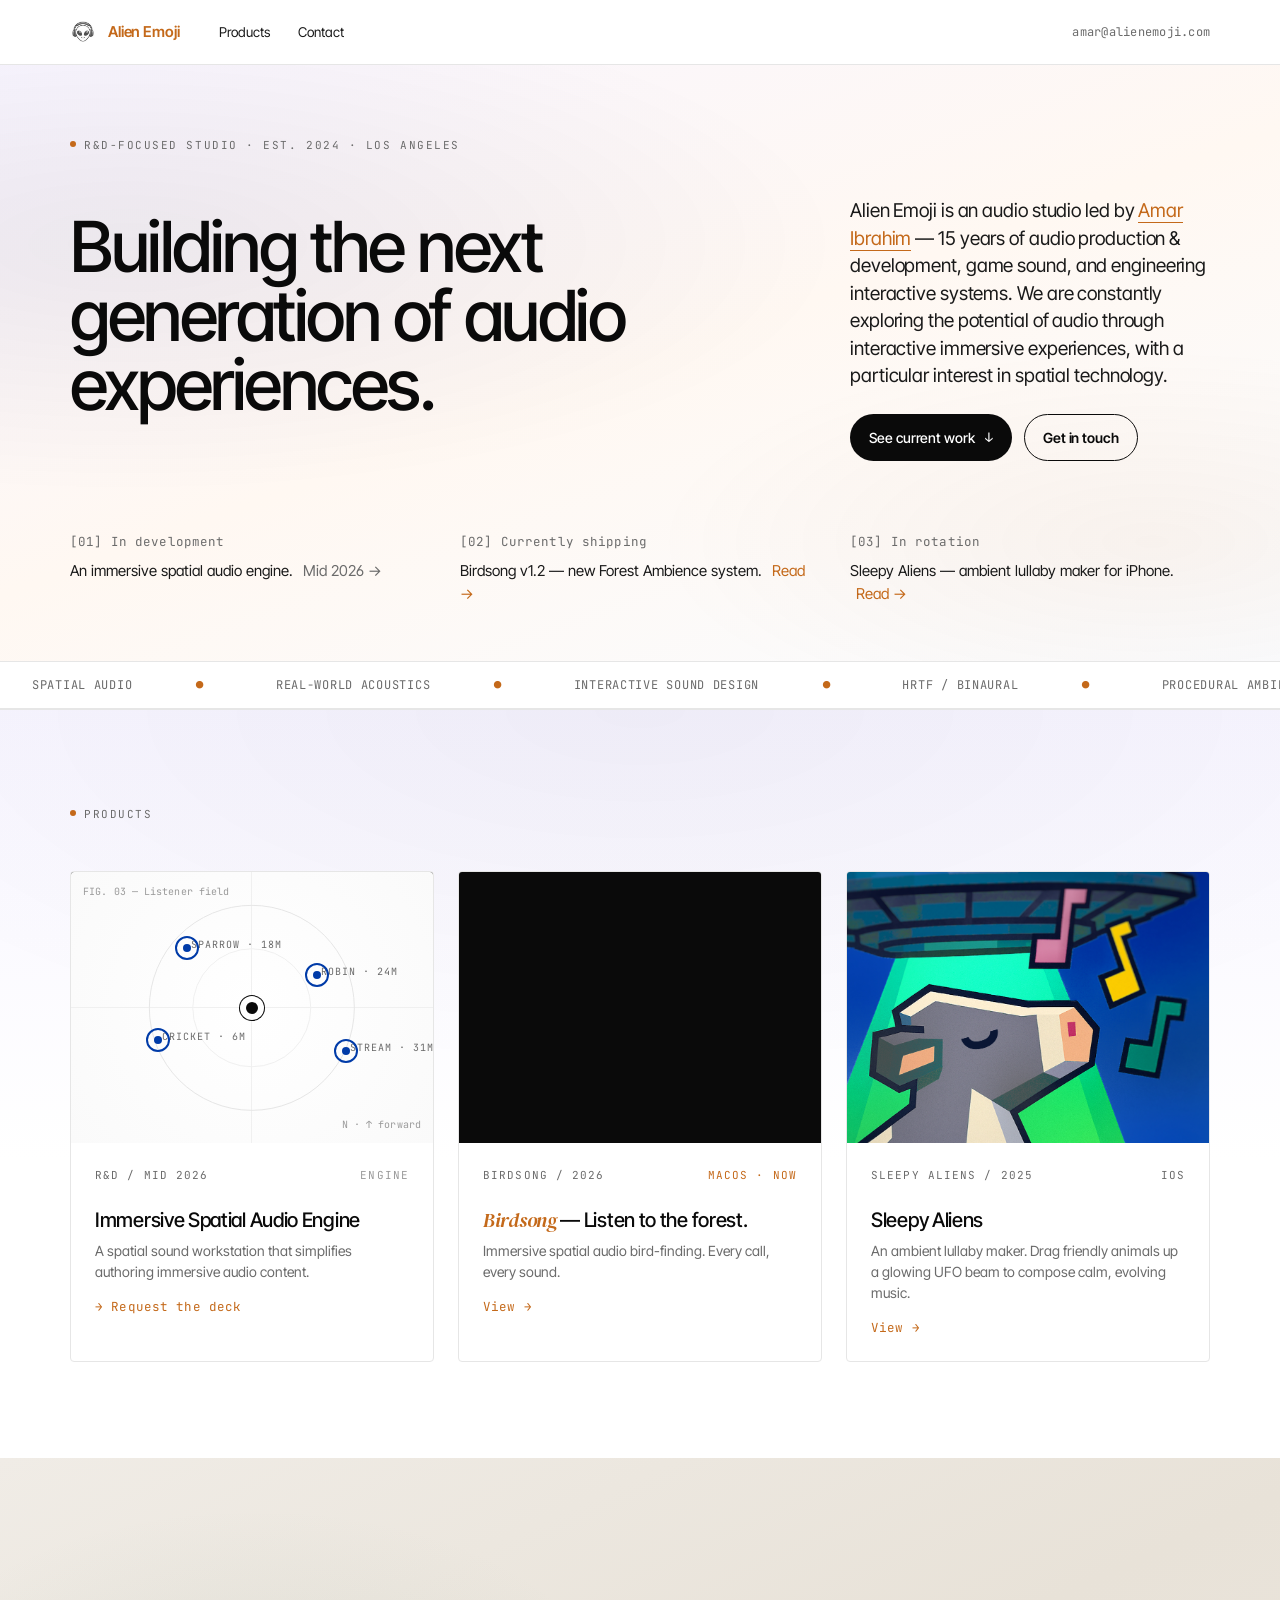
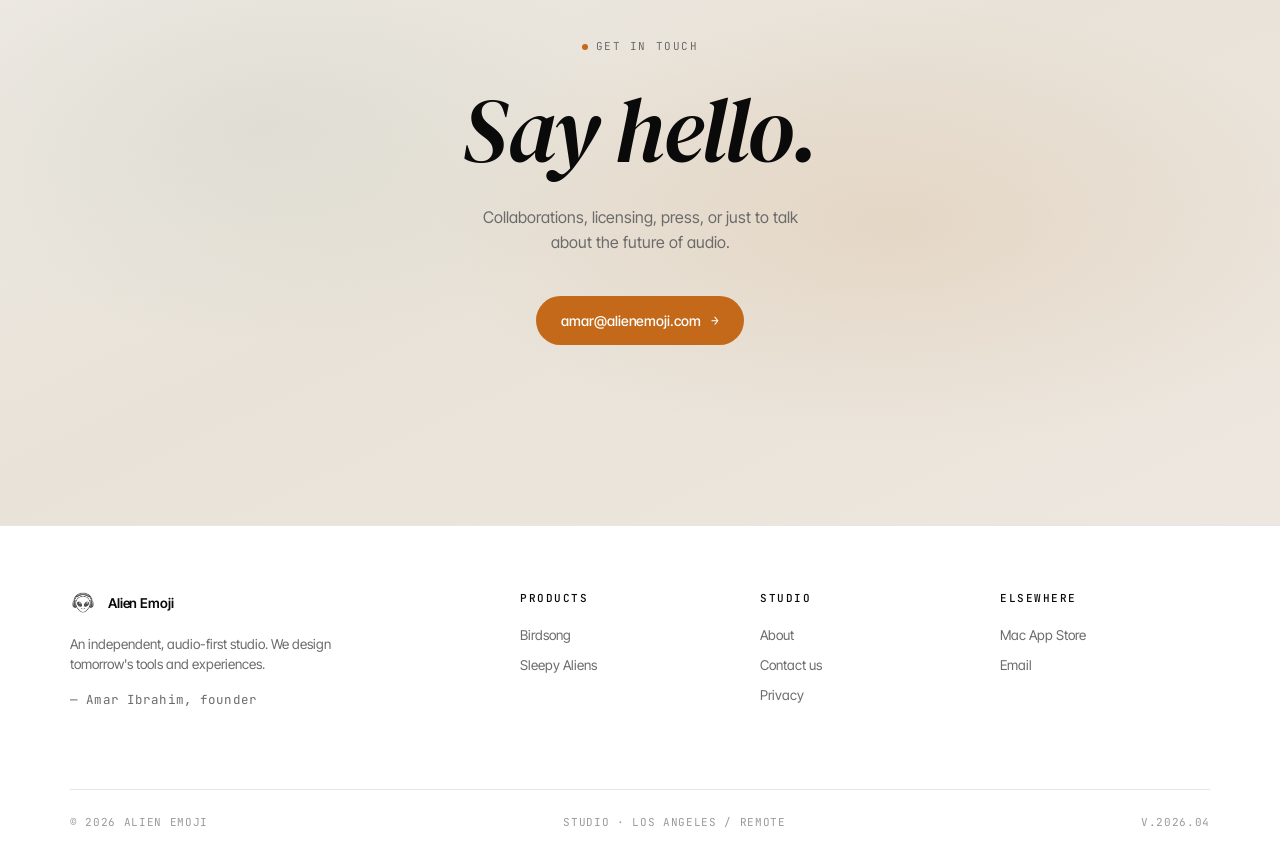
==== commit e25d03fd: "Updated images and revised copy" ====
--- a/index.html
+++ b/index.html
@@ -34,7 +34,7 @@
         </div>
         <div style="grid-column: span 4 / -1; padding-top: 60px;" class="reveal-hero" data-delay="120">
           <p class="lead" style="margin: 0 0 24px;">
-            Alien Emoji is an audio studio led by <a href="https://www.linkedin.com/in/amaribrahim" target="_blank" rel="noopener" style="color: var(--accent); border-bottom: 1px solid currentColor;">Amar Ibrahim</a> — 15 years of audio production &amp; development, game sound, and engineering interactive systems. We've been exploring the potential of audio and interactive immersive space for a long time, with a particular interest in spatial technology.
+            Alien Emoji is an audio studio led by <a href="https://www.linkedin.com/in/amaribrahim" target="_blank" rel="noopener" style="color: var(--accent); border-bottom: 1px solid currentColor;">Amar Ibrahim</a> — 15 years of audio production &amp; development, game sound, and engineering interactive systems. We are constantly exploring the potential of audio through interactive immersive experiences, with a particular interest in spatial technology.
           </p>
 
           <div style="display:flex; gap: 12px; flex-wrap: wrap;">
@@ -51,7 +51,7 @@
         <div style="grid-column: span 4;" class="reveal-hero" data-delay="220">
           <div class="mono" style="margin-bottom: 8px;">[01] In development</div>
           <div style="font-size: 15px; color: var(--ink-2);">
-            An immersive audio engine.
+            An immersive spatial audio engine.
             <span style="color: var(--muted); margin-left: 6px;">Mid 2026 →</span>
           </div>
         </div>
@@ -131,7 +131,7 @@
               <span>R&amp;D / Mid 2026</span>
               <span style="color: var(--muted-2);">Engine</span>
             </div>
-            <h3 class="h3" style="margin: 12px 0 8px;">Immersive Audio Engine</h3>
+            <h3 class="h3" style="margin: 12px 0 8px;">Immersive Spatial Audio Engine</h3>
             <p style="color: var(--muted); margin: 0 0 16px; font-size: 14px; line-height: 1.5;">
               A spatial sound workstation that simplifies authoring immersive audio content.
             </p>
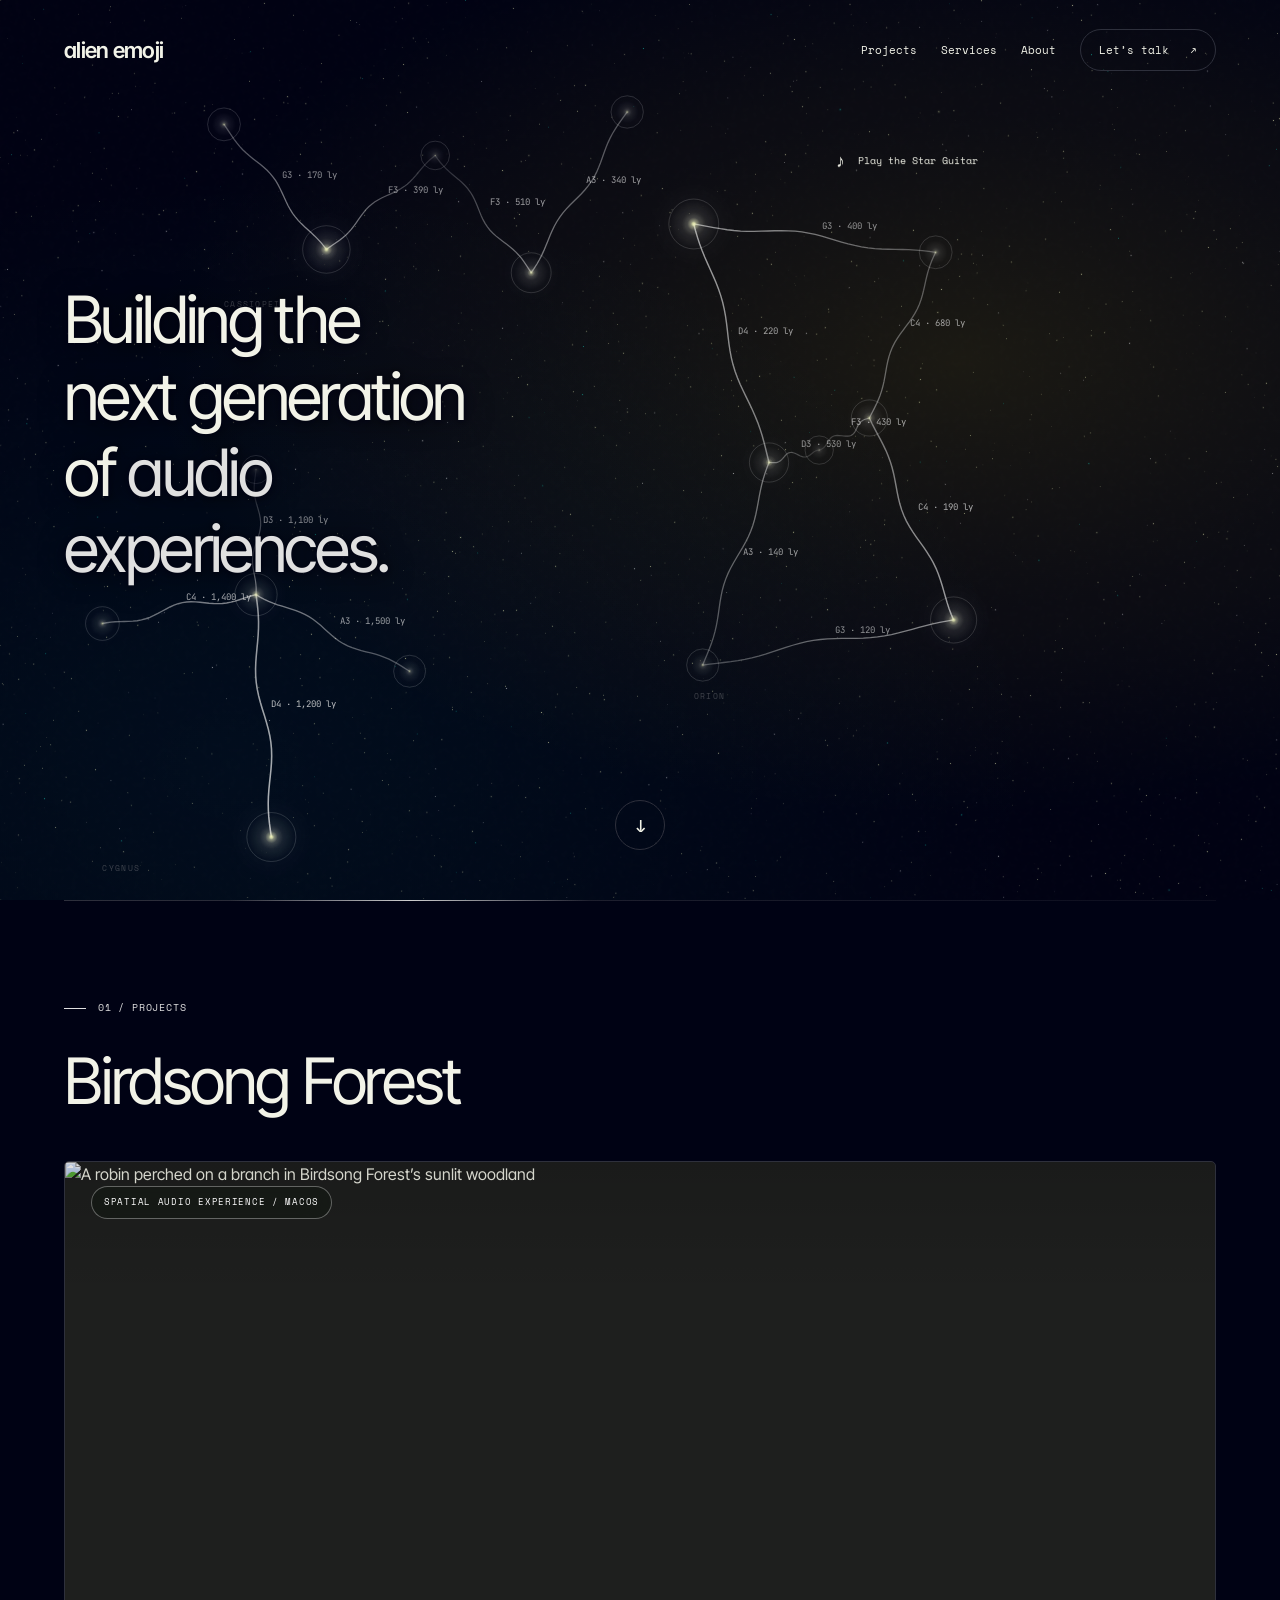
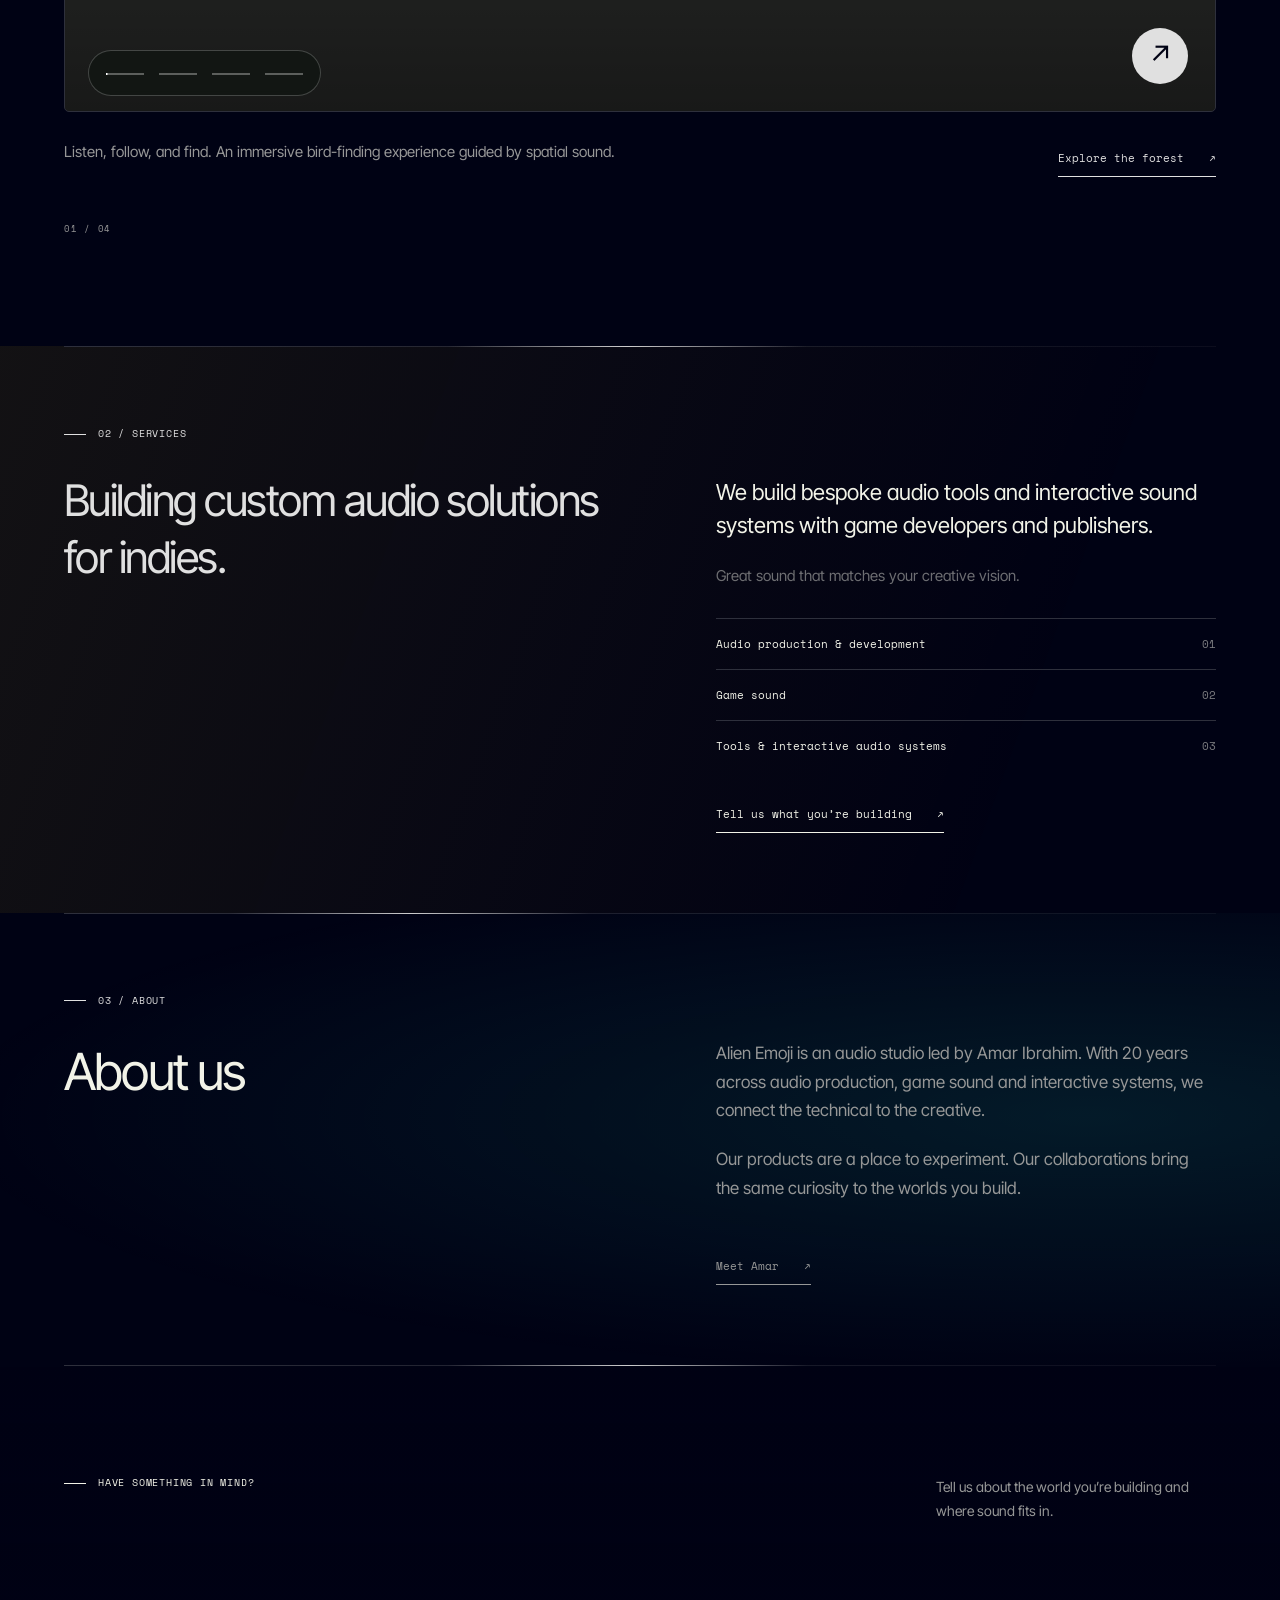
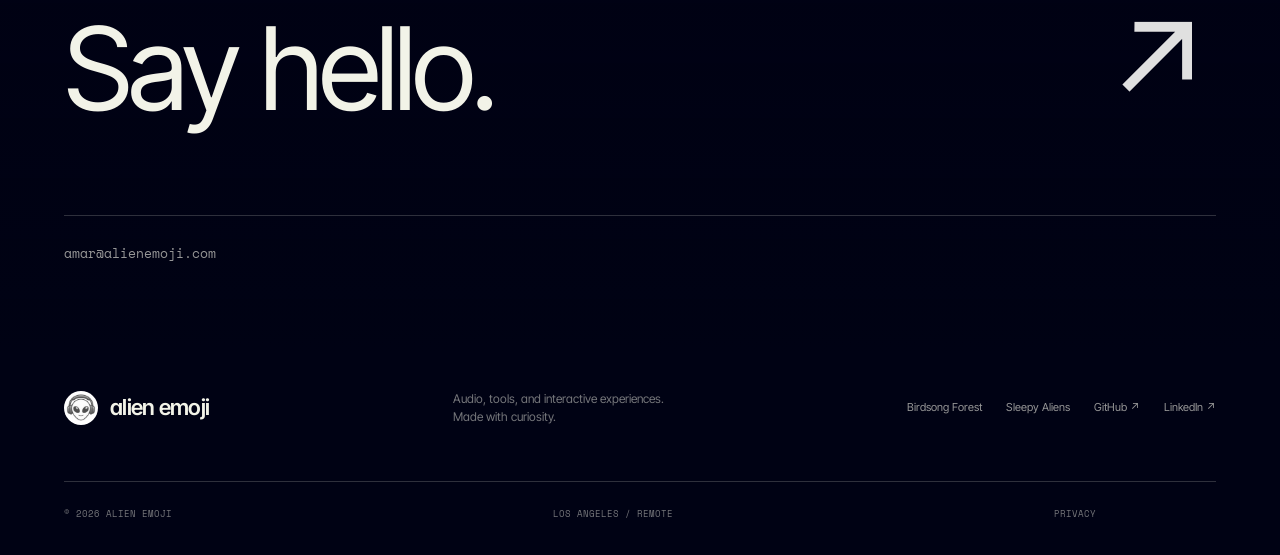
==== commit 6ba8a18f: "Launch AlienEmoji Dynamic: star guitar sky, theme workbench, project carousel Replace the React/Babe" ====
--- a/index.html
+++ b/index.html
@@ -1,215 +1,72 @@
 <!doctype html>
 <html lang="en">
 <head>
-<meta charset="utf-8" />
-<meta name="viewport" content="width=device-width, initial-scale=1" />
-<title>Alien Emoji — Audio-first studio for spatial sound</title>
-<meta name="description" content="Alien Emoji is an independent studio building tools and experiences in spatial audio. Makers of Birdsong and Sleepy Aliens." />
-
+<meta charset="utf-8">
+<meta name="viewport" content="width=device-width,initial-scale=1">
+<meta name="theme-color" content="#101611">
+<title>Alien Emoji — Audio experiences, tools &amp; systems</title>
+<meta name="description" content="Building the next generation of audio experiences. Alien Emoji creates spatial audio products, custom tools and middleware solutions for games.">
 <link rel="preconnect" href="https://fonts.googleapis.com">
 <link rel="preconnect" href="https://fonts.gstatic.com" crossorigin>
-<link href="https://fonts.googleapis.com/css2?family=Inter+Tight:ital,wght@0,400;0,500;0,600;0,700;1,400;1,500&family=DM+Serif+Display:ital@0;1&family=JetBrains+Mono:wght@400;500&display=swap" rel="stylesheet">
-
+<link href="https://fonts.googleapis.com/css2?family=IBM+Plex+Mono:wght@400;500&family=Space+Mono:wght@400&family=Inter+Tight:wght@400;450;500;600;650;700&family=JetBrains+Mono:wght@400;500&display=swap" rel="stylesheet">
+<link rel="icon" href="assets/alienemoji-logo.ico">
 <link rel="stylesheet" href="styles.css">
+<link rel="stylesheet" href="dynamic.css">
+<script src="dynamic.js" defer></script>
+<link rel="stylesheet" href="star-guitar.css">
+<script type="module" src="star-guitar.mjs"></script>
 </head>
-<body data-page="home" data-screen-label="Home">
-
+<body data-page="home">
 <div id="site-nav"></div>
-
-<main class="main-content">
-
-  <!-- ============ HERO ============ -->
-
-  <section class="section first hero-gradient hero-section" style="padding-top: 72px; padding-bottom: 56px;" data-screen-label="Home · Hero">
-    <!-- <canvas class="hero-waves" aria-hidden="true"></canvas>      -->
-    <div class="shell hero-content">
-      <div class="row" style="margin-bottom: 56px; align-items: start;">
-        <div style="grid-column: span 7;" class="reveal-hero" data-delay="0">
-          <div class="eyebrow" style="margin-bottom: 28px;">
-            <span class="dot"></span>R&amp;D-focused studio · Est. 2024 · Los Angeles
+<main id="main">
+<section class="hero-stage" aria-labelledby="hero-title">
+  <canvas class="star-field" aria-hidden="true"></canvas>
+  <div class="shell hero-content-new">
+    <h1 class="hero-title" id="hero-title">Building the<br>next generation<br>of <span>audio<br class="desktop-break"> experiences.</span></h1>
+  </div>
+  <div class="hero-bottom">
+    <a class="scroll-link" href="#products" aria-label="Scroll to projects"><span class="circle-arrow" aria-hidden="true">↓</span></a>
+  </div>
+</section>
+<section class="work-section" id="products" aria-labelledby="products-title">
+  <div class="shell">
+    <div class="work-heading reveal"><div><div class="section-kicker micro">01 / Projects</div><h2 id="products-title">Birdsong Forest</h2></div></div>
+    <div class="product-carousel reveal" role="region" aria-roledescription="carousel" aria-label="Projects" tabindex="0">
+      <div class="product-slides" id="product-slides">
+        <article class="product-slide" role="group" aria-roledescription="slide" aria-label="1 of 4: Birdsong Forest" data-title="Birdsong Forest">
+          <a class="project-cover cover-birdsong" href="birdsong.html" aria-label="Explore Birdsong Forest"><img src="assets/birdsong-shot-2.png" width="3360" height="2100" alt="A robin perched on a branch in Birdsong Forest’s sunlit woodland" loading="lazy"><span class="project-tag micro">Spatial audio experience / macOS</span><span class="project-arrow" aria-hidden="true">↗</span></a>
+          <div class="project-info"><div><p>Listen, follow, and find. An immersive bird-finding experience guided by spatial sound.</p></div><a class="text-link" href="birdsong.html">Explore the forest <span aria-hidden="true">↗</span></a></div>
+        </article>
+        <article class="product-slide" role="group" aria-roledescription="slide" aria-label="2 of 4: Sleepy Aliens" data-title="Sleepy Aliens">
+          <a class="project-cover cover-sleepy" href="sleepy-aliens.html" aria-label="Explore Sleepy Aliens"><img src="assets/sleepy-banner.jpg" alt="A sleeping cow floating in a glowing UFO beam" loading="lazy"><span class="project-tag micro">Ambient lullaby maker / iOS</span><span class="project-arrow" aria-hidden="true">↗</span></a>
+          <div class="project-info"><div><p>Make a little space for calm. Lift friendly animals into a glowing UFO beam and compose evolving, ambient music.</p></div><a class="text-link" href="sleepy-aliens.html">Meet the aliens <span aria-hidden="true">↗</span></a></div>
+        </article>
+        <article class="product-slide" role="group" aria-roledescription="slide" aria-label="3 of 4: Unity ADM Recorder" data-title="Unity ADM Recorder">
+          <a class="project-cover cover-adm" href="https://github.com/amaribrahim/unity-adm-recorder" target="_blank" rel="noopener" aria-label="Explore Unity ADM Recorder on GitHub (opens in a new tab)"><img src="assets/unity-adm-recorder.png" width="2820" height="1768" alt="Audio objects positioned in a three-dimensional Unity scene" loading="lazy"><span class="project-tag micro">Unity tool / Working prototype</span><span class="project-arrow" aria-hidden="true">↗</span></a>
+          <div class="project-info"><div><p>Capture audio-object movement in Unity, then combine it with your stems to create an ADM BWF file for spatial audio workflows.</p></div><a class="text-link" href="https://github.com/amaribrahim/unity-adm-recorder" target="_blank" rel="noopener">Explore on GitHub <span aria-hidden="true">↗</span></a></div>
+        </article>
+        <article class="product-slide" role="group" aria-roledescription="slide" aria-label="4 of 4: Serenity Bird Engine" data-title="Serenity Bird Engine">
+          <div class="project-cover cover-serenity">
+            <div class="development-copy"><div class="section-kicker micro">In the lab / In development</div><h3>Go birding<br>in <span>sound.</span></h3><p>Listen to birds in ever-evolving natural soundscapes. Explore different destinations and discover birds you’re likely to encounter in North America.</p><div class="development-tags"><span>Multiple destinations</span><span>North American birds</span><span>Habitats informed by nature</span></div></div>
+            <div class="listening-field" role="img" aria-label="Illustration of a listener surrounded by sparrow, robin, stream and cricket sounds"><div class="field-ring"></div><div class="field-ring"></div><div class="field-ring"></div><div class="field-cross"></div><div class="field-sweep"></div><div class="listener" aria-hidden="true">⌖</div><div class="field-source" style="left:28%;top:21%">Sparrow<small>18 m / NE</small></div><div class="field-source" style="left:71%;top:35%">Robin<small>24 m / E</small></div><div class="field-source" style="left:64%;top:74%">Stream<small>31 m / SE</small></div><div class="field-source" style="left:16%;top:64%">Cricket<small>6 m / SW</small></div><div class="field-caption micro"><span>Listener field</span><span>Illustration / Not live audio</span></div></div>
           </div>
-          <h1 class="h-display" style="font-size: clamp(40px, 5.5vw, 80px);">
-            Building the next generation of audio experiences.
-          </h1>
-        </div>
-        <div style="grid-column: span 4 / -1; padding-top: 60px;" class="reveal-hero" data-delay="120">
-          <p class="lead" style="margin: 0 0 24px;">
-            Alien Emoji is an audio studio led by <a href="https://www.linkedin.com/in/amaribrahim" target="_blank" rel="noopener" style="color: var(--accent); border-bottom: 1px solid currentColor;">Amar Ibrahim</a> — 15 years of audio production &amp; development, game sound, and engineering interactive systems. We are constantly exploring the potential of audio through interactive immersive experiences, with a particular interest in spatial technology.
-          </p>
-
-          <div style="display:flex; gap: 12px; flex-wrap: wrap;">
-            <a class="btn btn-primary" href="#products">
-              See current work <span class="arrow">↓</span>
-            </a>
-            <a class="btn btn-ghost" href="#contact">
-              Get in touch
-            </a>
-          </div>
-        </div>
+          <div class="project-info"><div><p>Built on Serenity Engine, developed from the technology and design discoveries behind Birdsong.</p></div><span class="project-status micro">In development</span></div>
+        </article>
       </div>
-      <div class="row" style="margin-top: 40px; align-items: start;">
-        <div style="grid-column: span 4;" class="reveal-hero" data-delay="220">
-          <div class="mono" style="margin-bottom: 8px;">[01] In development</div>
-          <div style="font-size: 15px; color: var(--ink-2);">
-            An immersive spatial audio engine.
-            <span style="color: var(--muted); margin-left: 6px;">Mid 2026 →</span>
-          </div>
-        </div>
-        <div style="grid-column: span 4;" class="reveal-hero" data-delay="300">
-          <div class="mono" style="margin-bottom: 8px;">[02] Currently shipping</div>
-          <div style="font-size: 15px; color: var(--ink-2);">
-            Birdsong v1.2 — new Forest Ambience system.
-            <a href="birdsong.html" style="color: var(--accent); margin-left: 6px;">Read →</a>
-          </div>
-        </div>
-        <div style="grid-column: span 4;" class="reveal-hero" data-delay="380">
-          <div class="mono" style="margin-bottom: 8px;">[03] In rotation</div>
-          <div style="font-size: 15px; color: var(--ink-2);">
-            Sleepy Aliens — ambient lullaby maker for iPhone.
-            <a href="sleepy-aliens.html" style="color: var(--accent); margin-left: 6px;">Read →</a>
-          </div>
-        </div>
-      </div>
- 
-    </div>
-  </section>
-
-  <!-- ============ TICKER ============ -->
-  <div class="ticker">
-    <div class="ticker-track">
-      <span>Spatial audio</span><span class="sep">●</span>
-      <span>Real-world acoustics</span><span class="sep">●</span>
-      <span>Interactive sound design</span><span class="sep">●</span>
-      <span>HRTF / Binaural</span><span class="sep">●</span>
-      <span>Procedural ambience</span><span class="sep">●</span>
-      <span>Listener-first software</span><span class="sep">●</span>
-      <span>Spatial audio</span><span class="sep">●</span>
-      <span>Real-world acoustics</span><span class="sep">●</span>
-      <span>Interactive sound design</span><span class="sep">●</span>
-      <span>HRTF / Binaural</span><span class="sep">●</span>
-      <span>Procedural ambience</span><span class="sep">●</span>
-      <span>Listener-first software</span><span class="sep">●</span>
+      <div class="carousel-controls" hidden><span class="carousel-status micro" aria-live="polite" aria-atomic="true">01 / 04</span><div class="carousel-pagination" aria-label="Choose a project"><button type="button" data-slide="0" aria-label="Show Birdsong Forest" aria-current="true"></button><button type="button" data-slide="1" aria-label="Show Sleepy Aliens"></button><button type="button" data-slide="2" aria-label="Show Unity ADM Recorder"></button><button type="button" data-slide="3" aria-label="Show Serenity Bird Engine"></button></div></div>
     </div>
   </div>
-
-  <!-- ============ PRODUCTS ============ -->
-  <section class="section products-gradient" id="products" data-screen-label="Home · Products">
-    <div class="shell">
-      <div class="section-head">
-        <div>
-          <div class="eyebrow"><span class="dot"></span>Products</div>
-        </div>
-      </div>
-
-      <div class="products-grid">
-        <!-- Engine (coming soon) -->
-        <div class="card product-card reveal-scroll">
-          <div class="product-card-media" style="padding: 0; overflow: hidden;">
-            <div class="spatial" style="border: none; border-radius: 0; aspect-ratio: unset; height: 100%;">
-              <div class="spatial-axes"></div>
-              <div class="spatial-ring spatial-ring--outer"></div>
-              <div class="spatial-ring spatial-ring--inner"></div>
-              <div class="spatial-listener"></div>
-              <div class="spatial-source" style="left: 32%; top: 28%;">
-                <span class="spatial-label">Sparrow · 18m</span>
-              </div>
-              <div class="spatial-source" style="left: 68%; top: 38%; animation-delay: 1.2s;">
-                <span class="spatial-label">Robin · 24m</span>
-              </div>
-              <div class="spatial-source" style="left: 76%; top: 66%; animation-delay: 0.4s;">
-                <span class="spatial-label">Stream · 31m</span>
-              </div>
-              <div class="spatial-source" style="left: 24%; top: 62%; animation-delay: 2.1s;">
-                <span class="spatial-label">Cricket · 6m</span>
-              </div>
-              <div class="mono" style="position: absolute; left: 12px; top: 12px; font-size: 10px; color: var(--muted-2);">FIG. 03 — Listener field</div>
-              <div class="mono" style="position: absolute; right: 12px; bottom: 12px; font-size: 10px; color: var(--muted-2);">N · ↑ forward</div>
-            </div>
-          </div>
-          <div class="product-card-body">
-            <div class="card-meta">
-              <span>R&amp;D / Mid 2026</span>
-              <span style="color: var(--muted-2);">Engine</span>
-            </div>
-            <h3 class="h3" style="margin: 12px 0 8px;">Immersive Spatial Audio Engine</h3>
-            <p style="color: var(--muted); margin: 0 0 16px; font-size: 14px; line-height: 1.5;">
-              A spatial sound workstation that simplifies authoring immersive audio content.
-            </p>
-            <a href="#contact" class="mono" style="color: var(--accent);">→ Request the deck</a>
-          </div>
-        </div>
-        <!-- Birdsong -->
-        <a href="birdsong.html" class="card product-card reveal-scroll" style="text-decoration: none;">
-          <div class="product-card-media">
-            <img src="assets/birdsong-shot-1.png" alt="Birdsong: Listen to the forest"
-                 onerror="this.style.display='none'; this.parentElement.classList.add('placeholder-fallback');" />
-          </div>
-          <div class="product-card-body">
-            <div class="card-meta">
-              <span>Birdsong / 2026</span>
-              <span style="color: var(--accent);">macOS · Now</span>
-            </div>
-            <h3 class="h3" style="margin: 12px 0 8px;">
-              <span style="font-family: 'DM Serif Display', Georgia, serif; font-style: italic; color: var(--accent);">Birdsong</span> — Listen to the forest.
-            </h3>
-            <p style="color: var(--muted); margin: 0 0 16px; font-size: 14px; line-height: 1.5;">
-              Immersive spatial audio bird-finding. Every call, every sound.
-            </p>
-            <span class="mono" style="color: var(--accent);">View →</span>
-          </div>
-        </a>
-
-        <!-- Sleepy Aliens -->
-        <a href="sleepy-aliens.html" class="card product-card reveal-scroll" style="text-decoration: none;">
-          <div class="product-card-media">
-            <img src="assets/sleepy-aliens-icon.png" alt="Sleepy Aliens — ambient lullaby maker" />
-          </div>
-          <div class="product-card-body">
-            <div class="card-meta">
-              <span>Sleepy Aliens / 2025</span>
-              <span>iOS</span>
-            </div>
-            <h3 class="h3" style="margin: 12px 0 8px;">Sleepy Aliens</h3>
-            <p style="color: var(--muted); margin: 0 0 16px; font-size: 14px; line-height: 1.5;">
-              An ambient lullaby maker. Drag friendly animals up a glowing UFO beam to compose calm, evolving music.
-            </p>
-            <span class="mono" style="color: var(--accent);">View →</span>
-          </div>
-        </a>
-
-
-
-      </div>
-    </div>
-  </section>
-
-  <!-- ============ CONTACT ============ -->
-  <section class="section contact-gradient contact-section" id="contact" style="border-top: none; padding: 180px 0; color: var(--fg);" data-screen-label="Home · Contact">
-    <div class="shell" style="text-align: center;">
-      <div class="eyebrow" style="margin-bottom: 28px; color: var(--muted); justify-content: center; display: flex; align-items: center; justify-content: center;"><span class="dot" style="background: var(--accent);"></span>Get in touch</div>
-      <h2 style="font-family: 'DM Serif Display', Georgia, serif; font-style: italic; font-size: clamp(48px, 7vw, 96px); font-weight: 400; color: var(--fg); margin: 0 0 28px; line-height: 1.05; letter-spacing: -0.02em;">
-        Say hello.
-      </h2>
-      <p style="color: var(--muted); margin: 0 auto 40px; max-width: 38ch; font-size: 16px; line-height: 1.6;">
-        Collaborations, licensing, press, or just to talk about the future of audio.
-      </p>
-      <a href="mailto:amar@alienemoji.com" class="btn btn-primary" style="font-size: 14px; padding: 13px 24px; background: var(--accent); color: #fff; border-color: transparent;">
-        amar@alienemoji.com <span class="arrow">→</span>
-      </a>
-    </div>
-  </section>
-
-  
+</section>
+<section class="services-section" id="services" aria-labelledby="services-title">
+  <div class="shell"><div class="section-kicker micro reveal">02 / Services</div><div class="services-grid"><h2 class="reveal" id="services-title">Building custom audio solutions for indies.</h2><div class="services-copy reveal"><p>We build bespoke audio tools and interactive sound systems with game developers and publishers.</p><p class="services-support">Great sound that matches your creative vision.</p><div class="services-line"><span>Audio production &amp; development</span><span aria-hidden="true">01</span></div><div class="services-line"><span>Game sound</span><span aria-hidden="true">02</span></div><div class="services-line"><span>Tools &amp; interactive audio systems</span><span aria-hidden="true">03</span></div><a class="text-link" href="mailto:amar@alienemoji.com">Tell us what you’re building <span aria-hidden="true">↗</span></a></div></div></div>
+</section>
+<section class="intro-section" id="about" aria-labelledby="about-title">
+  <div class="shell"><div class="section-kicker micro reveal">03 / About</div><div class="intro-grid"><h2 class="statement reveal" id="about-title">About us</h2><div class="intro-copy reveal"><p>Alien Emoji is an audio studio led by Amar Ibrahim. With 20 years across audio production, game sound and interactive systems, we connect the technical to the creative.</p><p>Our products are a place to experiment. Our collaborations bring the same curiosity to the worlds you build.</p><a class="text-link" href="https://www.linkedin.com/in/amaribrahim" target="_blank" rel="noopener">Meet Amar <span aria-hidden="true">↗</span></a></div></div></div>
+</section>
+<section class="contact-new" id="contact" aria-labelledby="contact-title">
+  <div class="shell"><div class="contact-top reveal"><div class="section-kicker micro">Have something in mind?</div><p>Tell us about the world you’re building and where sound fits in.</p></div><h2 id="contact-title"><a class="contact-link reveal" href="mailto:amar@alienemoji.com"><span>Say hello.</span><span class="contact-arrow" aria-hidden="true">↗</span></a></h2><a class="contact-email" href="mailto:amar@alienemoji.com">amar@alienemoji.com</a></div>
+</section>
 </main>
 <div id="site-footer"></div>
-<script src="site.js"></script>
-
-<!-- Tweaks panel (React) -->
-<script src="https://unpkg.com/react@18.3.1/umd/react.development.js" integrity="sha384-hD6/rw4ppMLGNu3tX5cjIb+uRZ7UkRJ6BPkLpg4hAu/6onKUg4lLsHAs9EBPT82L" crossorigin="anonymous"></script>
-<script src="https://unpkg.com/react-dom@18.3.1/umd/react-dom.development.js" integrity="sha384-u6aeetuaXnQ38mYT8rp6sbXaQe3NL9t+IBXmnYxwkUI2Hw4bsp2Wvmx4yRQF1uAm" crossorigin="anonymous"></script>
-<script src="https://unpkg.com/@babel/standalone@7.29.0/babel.min.js" integrity="sha384-m08KidiNqLdpJqLq95G/LEi8Qvjl/xUYll3QILypMoQ65QorJ9Lvtp2RXYGBFj1y" crossorigin="anonymous"></script>
-<script type="text/babel" src="tweaks-panel.jsx"></script>
-<script type="text/babel" src="tweaks.jsx"></script>
-
 </body>
 </html>
--- a/styles.css
+++ b/styles.css
@@ -207,6 +207,14 @@
   font-weight: 600;
 }
 .btn-ghost:hover { background: var(--ink); color: #fff; }
+
+.appstore-badge {
+  display: inline-block;
+  line-height: 0;
+  transition: opacity .18s ease, transform .18s ease;
+}
+.appstore-badge img { height: 44px; width: auto; display: block; }
+.appstore-badge:hover { opacity: .85; transform: translateY(-1px); }
 
 .btn .arrow {
   font-family: var(--f-mono);
@@ -707,13 +715,15 @@
   .nav-cta { display: none; }
   .products-grid { grid-template-columns: 1fr; }
   .hero-icon-col {
-    grid-column: span 6 !important;
+    grid-column: span 2 !important;
   }
   .hero-app-icon {
-    max-width: 120px;
+    width: 100% !important;
+    height: auto !important;
+    max-width: 160px;
   }
   .hero-title-col {
-    grid-column: span 6 !important;
+    grid-column: span 4 !important;
   }
 }
 
@@ -747,8 +757,8 @@
   .lead { font-size: 16px; max-width: 100%; }
 
   /* ---- hero (index) info row — force 1 col ---- */
-  .hero-icon-col { max-width: 80px; }
-  .hero-app-icon { max-width: 80px !important; }
+  .hero-icon-col { max-width: 100%; display: flex; justify-content: left; }
+  .hero-app-icon { max-width: 140px !important; }
 
   /* ---- product hero top meta bar ---- */
   .hero-meta-bar {
@@ -796,3 +806,24 @@
   /* ---- colossus ---- */
   .colossus { font-size: clamp(48px, 14vw, 80px); }
 }
+
+/* Serenity development feature */
+.products-heading { margin:20px 0; max-width:23ch; }
+.research-feature { display:grid; grid-template-columns:minmax(0,1fr) minmax(0,1.2fr); gap:64px; align-items:center; }
+.research-visual { min-width:0; border:1px solid var(--line); border-radius:12px; overflow:hidden; }
+.research-features { padding-left:20px; line-height:2; margin:24px 0; }
+@media(max-width:800px) {
+ .research-feature { grid-template-columns:1fr; gap:24px; }
+ .research-visual { max-width:520px; width:100%; }
+}
+/* Compact, extensible product row */
+.product-rail { display:flex; gap:24px; overflow-x:auto; padding:4px 2px 18px; }
+.product-rail > .product-card { flex:0 0 calc((100% - 24px)/2); min-width:0; opacity:1; transform:none; }
+.product-rail .product-card:hover { transform:none; }
+.product-rail .product-card-body p { color:var(--muted); font-size:14px; line-height:1.5; }
+.rail-controls { display:flex; align-items:center; justify-content:flex-end; gap:18px; margin-top:20px; }
+.rail-controls[hidden] { display:none; }
+.rail-controls button:disabled { opacity:.35; cursor:default; }
+.product-rail:focus-visible, .product-rail a:focus-visible, .rail-controls button:focus-visible { outline:2px solid var(--accent); outline-offset:-2px; }
+.research-features { padding-left:20px; line-height:2; margin:24px 0; }
+@media(max-width:600px) { .product-rail > .product-card { flex-basis:100%; } }
--- a/dynamic.css
+++ b/dynamic.css
@@ -0,0 +1,160 @@
+/* Alien Emoji / Space edition. Theme tokens can be copied from the dev panel. */
+:root {
+  --accent: #e0e0e0;
+  --night: #000214;
+  --paper: #f2f3e8;
+  --surface: #1e1f1e;
+  --secondary: #d60000;
+  --warm: #d2ba83;
+  --guitar-stars: #fbffc2;
+  --guitar-strings: #fafafa;
+  --guitar-glow: #ffffff;
+  --sky-glow: #ebce14;
+  --sky-warm: #24ffe5;
+  --fg: var(--paper); --bg: var(--night); --ink: var(--paper);
+  --ink-2: color-mix(in srgb, var(--paper) 85%, var(--night));
+  --muted: color-mix(in srgb, var(--paper) 62%, var(--night));
+  --muted-2: color-mix(in srgb, var(--paper) 48%, var(--night));
+  --line: color-mix(in srgb, var(--paper) 19%, var(--night));
+  --line-2: var(--surface);
+  --accent-soft: color-mix(in srgb, var(--accent) 12%, var(--night));
+  --signal: var(--accent);
+  --max: 1440px; --gutter: 5vw;
+  --f-mono: 'Space Mono', monospace;
+  --f-display: var(--f-sans);
+  --f-serif: var(--f-display);
+}
+html { scroll-padding-top: 110px; scroll-behavior: smooth; }
+html:has(body.motion-paused) { scroll-behavior: auto; }
+body { background: var(--night); color: var(--paper); font-family: var(--f-sans); }
+a,button { -webkit-tap-highlight-color: transparent; }
+button,input,select,textarea { font: inherit; }
+a:focus-visible,button:focus-visible,input:focus-visible,select:focus-visible,textarea:focus-visible { outline: 2px solid var(--accent); outline-offset: 5px; }
+[hidden] { display: none !important; }
+em { font-style: normal; font-family: var(--f-mono); }
+::selection { background: var(--accent); color: var(--night); }
+.micro { font-family: var(--f-mono); font-size: 10px; letter-spacing: .08em; text-transform: uppercase; line-height: 1.6; }
+.skip-link { position: fixed; top: 12px; left: 12px; padding: 12px; background: var(--accent); color: var(--night); z-index: 200; transform: translateY(-160%); }
+.skip-link:focus { transform: none; }
+.ae-header { position: fixed; inset: 0 0 auto; z-index: 60; transition: background .3s; border-bottom: 1px solid transparent; color: var(--paper); }
+.ae-header.scrolled,body:not([data-page=home]) .ae-header { background: transparent; backdrop-filter: none; border-color: transparent; }
+.ae-nav { height: 100px; display: flex; align-items: center; justify-content: space-between; gap: 30px; }
+.ae-brand { display: flex; align-items: center; gap: 12px; font-weight: 600; font-size: 22px; letter-spacing: -.7px; }
+.ae-logo { width: 34px; height: 34px; object-fit: contain; border-radius: 50%; }
+.ae-links { display: flex; align-items: center; gap: 36px; }
+.ae-links a { font-family: var(--f-mono); font-size: 11px; position: relative; }
+.ae-links a:after { content: ''; position: absolute; bottom: -6px; left: 0; width: 100%; height: 1px; background: var(--accent); transform: scaleX(0); transform-origin: left; transition: transform .25s; }
+.ae-links a:hover:after,.ae-links a[aria-current]:after { transform: scaleX(1); }
+.ae-links .nav-contact { padding: 12px 18px; border: 1px solid var(--line); border-radius: 50px; }
+.ae-links .nav-contact:after { display: none; }.nav-contact span { margin-left: 14px; }
+.menu-button { display: none; background: none; border: 0; color: inherit; padding: 12px 0; }
+.hero-stage { position: relative; min-height: 840px; height: 100svh; max-height: 1200px; overflow: hidden; isolation: isolate; background: radial-gradient(ellipse at 85% 45%,color-mix(in srgb,var(--sky-glow) 15%,transparent),transparent 55%),radial-gradient(ellipse at 70% 75%,color-mix(in srgb,var(--sky-warm) 10%,transparent),transparent 55%),var(--night); }
+.hero-stage:after { content: ''; position: absolute; inset: 0; pointer-events: none; z-index: -1; opacity: .12; background-image: url("data:image/svg+xml,%3Csvg viewBox='0 0 180 180' xmlns='http://www.w3.org/2000/svg'%3E%3Cfilter id='n'%3E%3CfeTurbulence type='fractalNoise' baseFrequency='.88' numOctaves='3' stitchTiles='stitch'/%3E%3C/filter%3E%3Cpath fill='%23fff' opacity='.18' filter='url(%23n)' d='M0 0h180v180H0z'/%3E%3C/svg%3E"); }
+.star-field { position: absolute; inset: 0; width: 100%; height: 100%; z-index: -1; }
+.hero-content-new { min-height: inherit; height: 100%; display: flex; flex-direction: column; justify-content: center; padding-top: 110px; padding-bottom: 190px; pointer-events: none; }
+.hero-title { font-family: var(--f-display); font-size: clamp(42px,5.1vw,78px); font-weight: 400; line-height: 1.17; letter-spacing: -.04em; margin: 0; max-width: 1050px; text-wrap: balance; text-shadow: 0 3px 40px var(--night); }
+.hero-title span { color: var(--accent); }
+.hero-bottom { position: absolute; bottom: 38px; left: 50%; transform: translateX(-50%); display: flex; align-items: center; justify-content: center; }
+.scroll-link { display: flex; align-items: center; justify-content: center; font-family: var(--f-mono); font-size: 11px; }
+.circle-arrow { width: 50px; height: 50px; border: 1px solid var(--line); border-radius: 50%; display: grid; place-items: center; font-size: 22px; transition: background .25s,color .25s; }
+.scroll-link:hover .circle-arrow { background: var(--accent); color: var(--night); }
+.section-kicker { display: flex; gap: 12px; align-items: center; margin: 0 0 30px; }
+.section-kicker:before { content: ''; display: block; width: 22px; height: 1px; background: currentColor; }
+.work-section { padding: 100px 0 110px; color: var(--paper); background: radial-gradient(ellipse at 0 18%,color-mix(in srgb,var(--sky-glow) 12%,transparent),transparent 55%),linear-gradient(165deg,var(--surface),var(--night) 72%); }
+.work-heading { display: flex; justify-content: space-between; align-items: end; gap: 35px; margin-bottom: 45px; }
+.work-heading .section-kicker { color: var(--accent); }
+.work-heading h2 { font: 400 clamp(42px,5vw,72px)/1.1 var(--f-display); letter-spacing: -.035em; margin: 0; }
+.work-heading>p { color: var(--muted); margin: 0; font-size: 14px; line-height: 1.6; }
+.product-carousel { min-width: 0; --carousel-progress: 0; }
+.product-carousel:focus-visible { outline: 1px solid var(--accent); outline-offset: 10px; }
+.product-slide { min-width: 0; margin-bottom: 50px; }
+.carousel-ready .product-slide { margin-bottom: 0; }
+.project-cover { position: relative; display: block; height: clamp(430px,43vw,600px); overflow: hidden; isolation: isolate; background: var(--surface); border: 1px solid var(--line); border-radius: 5px; touch-action: pan-y; }
+.project-cover>img { width: 100%; height: 100%; object-fit: cover; transition: transform .8s cubic-bezier(.2,.7,.2,1); }
+a.project-cover:hover>img { transform: scale(1.025); }
+.cover-birdsong>img { object-position: center 46%; }
+.cover-birdsong:after { content: ''; position: absolute; inset: 0; pointer-events: none; background: linear-gradient(180deg,#0002,transparent 25%,transparent 80%,#0003); }
+.project-tag { position: absolute; top: 24px; left: 26px; z-index: 2; padding: 8px 12px; border: 1px solid #fff5; border-radius: 30px; color: #fff; background: #10161180; backdrop-filter: blur(12px); font-size: 9px; }
+.project-arrow { position: absolute; bottom: 27px; right: 27px; width: 56px; height: 56px; border-radius: 50%; background: var(--accent); color: var(--night); display: grid; place-items: center; font-size: 28px; z-index: 3; transition: transform .3s; }
+a.project-cover:hover .project-arrow { transform: rotate(45deg); }
+.cover-sleepy { display: grid; place-items: center; background: radial-gradient(ellipse at 50% 68%,color-mix(in srgb,var(--sky-glow) 30%,transparent),transparent 58%),linear-gradient(135deg,var(--night),var(--surface)); }
+.cover-sleepy>img { height: 72%; width: auto; max-width: 80%; object-fit: contain; border-radius: 23%; z-index: 1; box-shadow: 0 30px 100px #0005; }
+.sleepy-orbit { position: absolute; inset: -60% -10%; border: 1px solid color-mix(in srgb,var(--accent) 18%,transparent); transform: rotate(-25deg); border-radius: 50%; }
+.cover-adm { display: grid; place-items: center; background: radial-gradient(ellipse at 10% 80%,color-mix(in srgb,var(--sky-warm) 15%,transparent),transparent 60%),linear-gradient(130deg,var(--surface),var(--night)); }
+.cover-adm>img { width: 82%; height: 78%; object-fit: contain; filter: drop-shadow(0 20px 22px #0006); }
+.project-info { display: flex; justify-content: space-between; gap: 40px; align-items: start; padding-top: 28px; min-height: 145px; }
+.project-info h3 { margin: 0 0 13px; font: 400 clamp(23px,2.6vw,36px)/1.2 var(--f-display); letter-spacing: -.035em; }
+.project-info p { margin: 0; max-width: 63ch; font-size: 15px; line-height: 1.6; color: var(--muted); }
+.text-link { display: inline-flex; gap: 25px; align-items: center; border-bottom: 1px solid currentColor; padding: 10px 0; font: 11px var(--f-mono); margin-top: 25px; flex-shrink: 0; }
+.project-info .text-link { margin-top: 0; color: var(--accent); }.text-link span { transition: transform .2s; }.text-link:hover span { transform: translate(3px,-3px); }
+.project-status { color: var(--accent); border: 1px solid var(--line); border-radius: 30px; padding: 10px 16px; flex-shrink: 0; }
+.carousel-controls { display: flex; align-items: center; justify-content: space-between; gap: 20px; margin-top: 24px; border-top: 1px solid var(--line); padding-top: 22px; }
+.carousel-status { color: var(--muted); font-size: 9px; min-width: 260px; }
+.carousel-pagination { display: flex; gap: 4px; }.carousel-pagination button { position: relative; border: 0; padding: 18px 5px; min-width: 44px; min-height: 44px; background: none; cursor: pointer; }.carousel-pagination button:before,.carousel-pagination button:after { content: ''; position: absolute; left: 5px; right: 5px; top: 50%; height: 2px; }.carousel-pagination button:before { background: var(--line); }.carousel-pagination button:after { background: var(--accent); transform: scaleX(0); transform-origin: left center; }.carousel-pagination button[aria-current=true]:after { transform: scaleX(var(--carousel-progress)); }
+.cover-serenity { display: grid; grid-template-columns: 1fr 1fr; gap: 25px; align-items: center; padding: 4vw; background: radial-gradient(ellipse at 80% 70%,color-mix(in srgb,var(--accent) 10%,transparent),transparent 65%),linear-gradient(135deg,var(--surface),var(--night)); }
+.development-copy .section-kicker { color: var(--accent); font-size: 9px; margin-bottom: 25px; }.development-copy h3 { font: 400 clamp(30px,3.6vw,53px)/1.18 var(--f-display); letter-spacing: -.035em; margin: 0 0 22px; }.development-copy h3 span { color: var(--accent); }.development-copy p { color: var(--muted); font-size: 14px; line-height: 1.7; max-width: 42ch; }.development-tags { display: flex; flex-wrap: wrap; gap: 9px 14px; margin-top: 22px; }.development-tags span { font-size: 9px; border-bottom: 1px solid var(--line); padding-bottom: 6px; }
+.listening-field { position: relative; aspect-ratio: 1; width: 100%; min-width: 0; background: radial-gradient(circle,color-mix(in srgb,var(--accent) 6%,transparent),transparent 68%); border-radius: 50%; }
+.field-ring { position: absolute; border: 1px solid color-mix(in srgb,var(--accent) 19%,transparent); border-radius: 50%; inset: 9%; }.field-ring:nth-child(2) { inset: 23%; }.field-ring:nth-child(3) { inset: 38%; }
+.field-cross { position: absolute; left: 50%; top: 5%; height: 90%; width: 1px; background: var(--line); }.field-cross:after { content: ''; position: absolute; top: 50%; width: 1px; height: 100%; background: var(--line); transform: translateY(-50%) rotate(90deg); }
+.field-sweep { position: absolute; inset: 8%; border-radius: 50%; background: conic-gradient(from 0deg,transparent 0 260deg,color-mix(in srgb,var(--accent) 11%,transparent) 360deg); animation: spin 22s linear infinite; }
+.listener { position: absolute; top: 50%; left: 50%; transform: translate(-50%,-50%); width: 35px; height: 35px; border: 1px solid var(--accent); border-radius: 50%; display: grid; place-items: center; color: var(--accent); background: var(--surface); }
+.field-source { position: absolute; color: var(--paper); font: 9px var(--f-mono); white-space: nowrap; }.field-source:before { content: ''; display: block; width: 7px; height: 7px; background: var(--accent); border-radius: 50%; box-shadow: 0 0 18px var(--accent); margin-bottom: 10px; animation: beacon 4s ease-in-out infinite; }.field-source small { display: block; color: var(--muted-2); font-size: 8px; margin-top: 4px; }.field-caption { position: absolute; bottom: -10px; left: 0; right: 0; display: flex; justify-content: space-between; color: var(--muted-2); font-size: 7px; }
+.services-section { color: var(--night); padding: 110px 0; background: radial-gradient(ellipse at 95% 10%,color-mix(in srgb,var(--paper) 68%,transparent),transparent 65%),radial-gradient(ellipse at 0 100%,color-mix(in srgb,var(--sky-glow) 48%,transparent),transparent 70%),var(--accent); }
+.services-grid { display: grid; grid-template-columns: 1.1fr 1fr; gap: 8vw; }
+.services-section h2 { font: 400 clamp(29px,3.4vw,49px)/1.3 var(--f-display); letter-spacing: -.035em; margin: 0; }
+.services-copy { padding-top: 4px; }.services-copy>p { font-size: 22px; line-height: 1.5; margin: 0 0 23px; }.services-copy .services-support { font-size: 15px; opacity: .72; margin-bottom: 30px; }
+.services-line { display: flex; justify-content: space-between; gap: 15px; border-top: 1px solid color-mix(in srgb,var(--night) 25%,transparent); padding: 17px 0; font: 11px var(--f-mono); }.services-line span:last-child { opacity: .5; }.services-section a:focus-visible { outline-color: var(--night); }
+.intro-section { background: radial-gradient(ellipse at 85% 0,color-mix(in srgb,var(--sky-warm) 20%,transparent),transparent 65%),radial-gradient(ellipse at 0 100%,color-mix(in srgb,var(--sky-glow) 18%,transparent),transparent 60%),var(--paper); color: var(--night); padding: 120px 0; }
+.intro-grid { display: grid; grid-template-columns: 1.1fr 1fr; gap: 8vw; align-items: start; }.statement { font: 400 clamp(36px,4vw,60px)/1.25 var(--f-display); letter-spacing: -.035em; margin: 0; }.statement span { background: linear-gradient(transparent 65%,color-mix(in srgb,var(--accent) 65%,transparent) 65%); }.intro-copy { font-size: 17px; line-height: 1.7; max-width: 490px; }.intro-copy p { margin: 0 0 20px; }.intro-section a:focus-visible { outline-color: var(--night); }
+.contact-new { position: relative; padding: 110px 0 90px; overflow: hidden; background: radial-gradient(ellipse at 90% 100%,color-mix(in srgb,var(--sky-glow) 18%,transparent),transparent 60%),radial-gradient(ellipse at 10% 40%,color-mix(in srgb,var(--accent) 6%,transparent),transparent 60%),var(--night); }
+.contact-top { display: flex; justify-content: space-between; gap: 30px; align-items: start; }.contact-top>p { max-width: 280px; font-size: 14px; line-height: 1.7; color: var(--muted); margin: 0; }#contact-title { margin: 0; font: inherit; }.contact-link { display: flex; justify-content: space-between; align-items: center; gap: 20px; border-bottom: 1px solid var(--line); padding: 50px 0; }.contact-link>span:first-child { font: 400 clamp(48px,9vw,130px)/1.1 var(--f-display); letter-spacing: -.035em; }.contact-arrow { font-size: clamp(48px,10vw,140px); color: var(--accent); transition: transform .3s; }.contact-link:hover .contact-arrow { transform: translate(6px,-6px); }.contact-email { margin-top: 27px; display: inline-block; font: 13px var(--f-mono); color: var(--muted); }
+.ae-footer { padding: 0 0 35px; background: var(--night); color: var(--paper); }.footer-top-new { display: flex; align-items: center; justify-content: space-between; gap: 25px; padding: 36px 0 55px; }.footer-top-new>p { font-size: 12px; color: var(--muted-2); max-width: 260px; margin: 0; }.footer-links-new { display: flex; gap: 24px; font-size: 11px; color: var(--muted); }.footer-bottom-new { border-top: 1px solid var(--line); padding-top: 25px; padding-right: 120px; display: flex; justify-content: space-between; gap: 20px; color: var(--muted-2); font: 9px var(--f-mono); text-transform: uppercase; }
+/* Shared treatment for the copied product pages. */
+body:not([data-page=home]) main { padding-top: 100px; }
+body:not([data-page=home]) .product-hero-gradient,body:not([data-page=home]) .hero-gradient { background: radial-gradient(ellipse at 75% 20%,color-mix(in srgb,var(--sky-glow) 18%,transparent),transparent 70%),var(--night); }
+body:not([data-page=home]) .product-hero-gradient:after { background: linear-gradient(transparent,var(--night)); }
+body:not([data-page=home]) .h-display { font-family: var(--f-display); font-size: clamp(35px,5vw,75px); letter-spacing: -.035em; }
+body:not([data-page=home]) h2,body:not([data-page=home]) h3 { font-family: var(--f-display); letter-spacing: -.035em; }
+body:not([data-page=home]) .section { padding-block: 85px; border-color: var(--line); }
+body:not([data-page=home]) .btn-primary { background: var(--accent); color: var(--night); border-color: var(--accent); }
+body:not([data-page=home]) .card { background: var(--surface); border-color: var(--line); }
+body:not([data-page=home]) .contact-gradient,body:not([data-page=home]) .products-gradient { background: var(--surface); }
+body:not([data-page=home]) .hero-app-icon { border-radius: 20px; }
+body:not([data-page=home]) .appstore-badge img { width: auto; max-width: 180px; }
+body:not([data-page=home]) .reveal-hero,body:not([data-page=home]) .reveal-scroll { opacity: 1; transform: none; }
+/* A compact, browser-local theme workbench. */
+.theme-launch { position: fixed; right: 20px; bottom: 20px; z-index: 80; border: 1px solid #ffffff40; border-radius: 30px; background: #18201a; color: #f2f3e8; padding: 13px 17px; box-shadow: 0 5px 24px #0004; font: 10px var(--f-mono); cursor: pointer; }
+.theme-launch span { color: var(--accent); margin-right: 7px; }
+.theme-panel { position: fixed; right: 20px; bottom: 74px; z-index: 90; width: 330px; max-width: calc(100vw - 32px); max-height: calc(100svh - 100px); overflow-y: auto; background: #18201af5; backdrop-filter: blur(18px); color: #f2f3e8; padding: 20px; border: 1px solid #ffffff30; border-radius: 12px; box-shadow: 0 14px 60px #0007; font: 11px var(--f-mono); }
+.theme-panel header { display: flex; justify-content: space-between; align-items: center; gap: 16px; margin-bottom: 9px; }.theme-panel h2 { font: 500 14px var(--f-mono); margin: 0; }.theme-close { background: none; color: inherit; border: 0; padding: 5px; cursor: pointer; font-size: 21px; }.theme-panel .theme-help { margin: 0 0 20px; color: #aeb7ad; font-size: 10px; line-height: 1.6; }
+.theme-row { display: grid; grid-template-columns: 1fr 38px 82px; gap: 8px; align-items: center; margin-bottom: 14px; }.theme-row label { font-size: 10px; }.theme-rgb { display: block; color: #aeb7ad; font-size: 8px; margin-top: 5px; }.theme-row input[type=color] { padding: 0; width: 36px; height: 32px; background: none; border: 0; cursor: pointer; }.theme-hex { width: 100%; background: #0c120e; color: #f2f3e8; border: 1px solid #ffffff25; border-radius: 4px; padding: 8px 5px; font-size: 10px; }.theme-font { border-top: 1px solid #ffffff25; padding-top: 15px; margin-top: 16px; }.theme-font label { display: block; margin-bottom: 9px; }.theme-font select { width: 100%; background: #0c120e; color: #f2f3e8; border: 1px solid #ffffff25; padding: 9px; border-radius: 4px; }.theme-output { display: block; width: 100%; resize: vertical; min-height: 125px; margin-top: 15px; padding: 10px; background: #0c120e; color: #cfee61; border: 1px solid #ffffff20; border-radius: 5px; font: 9px/1.6 var(--f-mono); }.theme-actions { display: flex; gap: 10px; margin-top: 13px; }.theme-actions button { flex: 1; border: 1px solid #ffffff35; background: transparent; color: #f2f3e8; border-radius: 5px; padding: 10px 7px; font: 10px var(--f-mono); cursor: pointer; }.theme-actions button:first-child { color: #101611; background: #cfee61; border-color: #cfee61; }.theme-message { min-height: 16px; margin: 12px 0 0; color: #cfee61; font-size: 9px; }
+.theme-panel { scroll-padding-block: 16px; overscroll-behavior: contain; }
+.theme-font label { margin-top: 13px; }
+.theme-font label:first-child { margin-top: 0; }
+.theme-font select { display: block; min-height: 40px; margin-bottom: 14px; font: 11px var(--f-mono); }
+.theme-font select:last-child { margin-bottom: 0; }
+.theme-preset { border-top: 0; padding-top: 0; margin-top: 0; border-bottom: 1px solid #ffffff25; padding-bottom: 16px; margin-bottom: 18px; }
+.theme-css-label { display: block; margin-top: 19px; font-size: 10px; line-height: 1.5; }
+.theme-output { margin-top: 8px; min-height: 130px; cursor: text; }
+.theme-actions button { min-height: 42px; line-height: 1.25; }
+.theme-apply { background: var(--accent) !important; border-color: var(--accent) !important; color: var(--night) !important; }
+.reveal { opacity: 1; transform: none; }.motion-ready .reveal { opacity: 0; transform: translateY(24px); transition: opacity .7s ease,transform .7s ease; }.motion-ready .reveal.visible { opacity: 1; transform: none; }.motion-paused *,.motion-paused *:before,.motion-paused *:after { animation-play-state: paused !important; }.motion-paused .reveal { opacity: 1; transform: none; }
+@keyframes spin { to { transform: rotate(360deg); } }@keyframes beacon { 50% { opacity: .5; } }
+@media(max-width:1000px) {
+  .ae-links { gap: 24px; }.hero-title { font-size: clamp(42px,5.7vw,60px); }.hero-stage { min-height: 800px; }.intro-copy { font-size: 16px; }.services-grid,.intro-grid { gap: 5vw; }.services-copy>p { font-size: 19px; }.services-section h2 { font-size: 32px; }.cover-serenity { padding: 35px; gap: 20px; }.development-copy h3 { font-size: 34px; }.development-copy p { font-size: 13px; }.footer-top-new>p { display: none; }.project-info { gap: 24px; }.project-info p { font-size: 14px; }
+}
+@media(max-width:700px) {
+  :root { --gutter: 24px; }html { scroll-padding-top: 92px; }
+  .ae-nav { height: 78px; }.ae-brand { font-size: 20px; }.ae-logo { width: 30px; height: 30px; }.menu-button { display: flex; align-items: center; gap: 12px; font: 11px var(--f-mono); }.menu-symbol { font-size: 20px; }
+  .ae-links { position: absolute; inset: 78px 0 auto; display: none; flex-direction: column; align-items: stretch; gap: 0; background: var(--night); padding: 18px 24px 32px; border-bottom: 1px solid var(--line); }.ae-links.is-open { display: flex; }.ae-links a { padding: 16px 0; font-size: 18px; }.ae-links .nav-contact { border: 0; padding: 16px 0; }.ae-links a:after { display: none; }
+  .hero-stage { min-height: 820px; height: 100svh; max-height: 1100px; }.hero-content-new { padding-top: 140px; padding-bottom: 260px; justify-content: flex-start; }.hero-title { font-size: clamp(30px,7.8vw,53px); letter-spacing: -.04em; line-height: 1.32; }.desktop-break { display: none; }.hero-bottom { bottom: 40px; }.circle-arrow { width: 44px; height: 44px; }
+  .work-section { padding: 70px 0; }.section-kicker { font-size: 9px; margin-bottom: 23px; }.work-heading { align-items: start; flex-direction: column; gap: 20px; margin-bottom: 30px; }.work-heading h2 { font-size: 40px; }.work-heading>p { font-size: 13px; }.work-heading>p br { display: none; }
+  .project-cover { height: 420px; }.cover-birdsong>img { object-position: 49% center; }.project-tag { top: 17px; left: 17px; font-size: 7px; padding: 7px 9px; }.project-arrow { width: 44px; height: 44px; right: 18px; bottom: 18px; font-size: 23px; }.cover-sleepy>img { width: 75%; height: auto; }.cover-adm>img { width: 94%; height: 85%; }.project-info { flex-direction: column; gap: 15px; padding-top: 22px; min-height: 215px; }.project-info h3 { font-size: 24px; }.project-info p { font-size: 13px; }.project-info .text-link { font-size: 10px; margin-top: 0; }.project-status { font-size: 9px; padding: 8px 12px; }
+  .carousel-controls { gap: 10px; flex-wrap: wrap; padding-top: 16px; margin-top: 15px; }.carousel-status { min-width: 0; width: 100%; font-size: 8px; }
+  .cover-serenity { height: 640px; padding: 30px 23px; display: flex; flex-direction: column; gap: 14px; align-items: stretch; justify-content: space-between; }.development-copy .section-kicker { font-size: 7px; margin-bottom: 20px; }.development-copy h3 { font-size: 33px; margin-bottom: 14px; }.development-copy p { font-size: 12px; line-height: 1.65; margin-bottom: 0; }.development-tags { gap: 7px 12px; margin-top: 15px; }.development-tags span { font-size: 8px; }.listening-field { width: 250px; max-width: 100%; align-self: center; flex-shrink: 0; }.field-source { font-size: 8px; }.field-source small { font-size: 7px; }.field-caption { font-size: 6px; }
+  .services-section,.intro-section { padding: 75px 0; }.services-grid,.intro-grid { grid-template-columns: 1fr; gap: 35px; }.services-section h2 { font-size: 29px; line-height: 1.35; }.services-copy>p { font-size: 20px; }.services-copy .services-support { font-size: 14px; }.services-line { font-size: 10px; }.statement { font-size: 37px; }.intro-copy { font-size: 15px; }
+  .contact-new { padding: 75px 0 55px; }.contact-top { flex-direction: column; gap: 0; }.contact-top>p { font-size: 13px; }.contact-link { padding: 35px 0; gap: 8px; }.contact-link>span:first-child { font-size: 11vw; }.contact-arrow { font-size: 12vw; }.contact-email { font-size: 11px; }.footer-top-new { padding: 20px 0 35px; align-items: start; flex-direction: column; }.footer-links-new { gap: 20px; flex-wrap: wrap; font-size: 10px; }.footer-bottom-new { flex-wrap: wrap; font-size: 8px; padding-right: 70px; gap: 12px; }.footer-bottom-new span:last-child { width: 100%; }
+  body:not([data-page=home]) main { padding-top: 78px; }body:not([data-page=home]) .section { padding-block: 60px; }
+  .theme-launch { right: 14px; bottom: 14px; padding: 11px 13px; font-size: 9px; }.theme-panel { right: 14px; bottom: 64px; }.motion-ready .reveal { transform: translateY(16px); }
+}
+@media(prefers-reduced-motion:reduce) { html { scroll-behavior: auto !important; }*,*:before,*:after { animation: none !important; transition: none !important; }.motion-ready .reveal { opacity: 1; transform: none; }a.project-cover:hover>img { transform: none; } }
--- a/star-guitar.css
+++ b/star-guitar.css
@@ -0,0 +1,177 @@
+/* One fixed sky, shared by every page and the full-screen instrument. */
+.sr-only{position:absolute;width:1px;height:1px;padding:0;margin:-1px;overflow:hidden;clip:rect(0,0,0,0);white-space:nowrap;border:0}
+.guitar-sky{position:fixed;inset:0;z-index:0;overflow:hidden;background:radial-gradient(ellipse at 75% 40%,color-mix(in srgb,var(--sky-glow) 12%,transparent),transparent 60%),radial-gradient(ellipse at 18% 85%,color-mix(in srgb,var(--sky-warm) 5%,transparent),transparent 55%),var(--night)}
+.guitar-sky:after{content:"";position:absolute;inset:0;background:var(--night);opacity:var(--sky-dim,.04);pointer-events:none}
+.guitar-scene{position:absolute;inset:0;overflow:hidden;isolation:isolate;touch-action:pan-y}
+.guitar-canvas{position:absolute;inset:0;width:100%;height:100%;pointer-events:none}
+.guitar-stars{position:absolute;inset:0;pointer-events:none}.guitar-stars[inert]{visibility:hidden}
+.guitar-star{position:absolute;left:0;top:0;width:44px;height:44px;border:0;border-radius:50%;padding:0;background:none;color:var(--accent);cursor:crosshair;pointer-events:auto;touch-action:pan-y}
+.guitar-star span{position:absolute;left:35px;top:12px;font:8px var(--f-mono);white-space:nowrap;opacity:0;transition:opacity .2s}
+.guitar-star:focus-visible{outline:1px solid var(--accent);outline-offset:4px}.guitar-star:focus-visible span,.guitar-star:hover span{opacity:.8}.over-string{cursor:crosshair}
+.guitar-labels{position:absolute;inset:0;pointer-events:none}.guitar-labels span{position:absolute;left:0;top:0;font:8px var(--f-mono);letter-spacing:.16em;text-transform:uppercase;color:var(--muted-2);opacity:.55}
+body>main,#site-footer{position:relative;z-index:1}
+.hero-stage,.work-section,.contact-new,.ae-footer{background:transparent}
+.hero-stage:after{opacity:.07}.hero-content-new{position:relative;z-index:2}.hero-content-new a,.hero-content-new button{pointer-events:auto}.hero-bottom{z-index:3;bottom:50px}.hero-coordinate{pointer-events:none}
+.hero-title,.hero-copy{text-shadow:0 2px 26px var(--night),0 1px 6px var(--night)}
+.work-section{background:transparent}
+.services-section,.intro-section{background:transparent;color:var(--paper);padding:80px 0}
+.services-section>.shell,.intro-section>.shell{padding:0 var(--gutter);max-width:var(--max);width:auto;border:0;border-radius:0;background:none;box-shadow:none}
+.services-section h2,.services-section .section-kicker,.intro-section .section-kicker{color:var(--accent)}
+.services-line{border-color:var(--line)}.services-copy .services-support,.intro-copy{color:var(--muted)}.services-section a:focus-visible,.intro-section a:focus-visible{outline-color:var(--accent)}.statement span{background:linear-gradient(transparent 70%,color-mix(in srgb,var(--accent) 13%,transparent) 70%)}
+body:not([data-page=home]) .product-hero-gradient,body:not([data-page=home]) .hero-gradient,body:not([data-page=home]) .contact-gradient,body:not([data-page=home]) .products-gradient{background:transparent}
+body:not([data-page=home]) .product-hero-gradient:after{background:transparent}
+/* Navigation leaves a dedicated corner for sound and the instrument link. */
+.ae-nav{padding-right:260px}.ae-links{gap:24px}
+.guitar-dock{position:fixed;right:24px;top:22px;z-index:90;display:flex;flex-direction:column;align-items:end;gap:10px;color:var(--paper)}
+.guitar-sound{display:flex;align-items:center;gap:11px;min-width:124px;justify-content:center;border:1px solid color-mix(in srgb,var(--accent) 55%,transparent);border-radius:30px;background:color-mix(in srgb,var(--night) 85%,transparent);backdrop-filter:blur(16px);color:var(--accent);font:10px var(--f-mono);padding:11px 17px;cursor:pointer;box-shadow:0 6px 24px #0002}
+.guitar-sound-icon{font-size:17px;line-height:1}.guitar-sound[aria-pressed=false]{transform-origin:50% 65%}.guitar-sound[aria-pressed=true]{background:var(--accent);color:var(--night);border-color:var(--accent)}
+.guitar-open{font:8px var(--f-mono);color:var(--muted);padding:3px 0;display:flex;align-items:center;gap:12px;text-decoration:none}.guitar-open:hover{color:var(--accent)}.guitar-open span{font-size:13px}.guitar-sound:disabled{opacity:.5;cursor:wait}
+.guitar-sound-row{display:flex;align-items:center;gap:12px}.guitar-dock-volume{display:flex;align-items:center;gap:7px;color:var(--muted);font:9px var(--f-mono)}.guitar-dock-volume input{width:55px;height:30px;margin:0;accent-color:var(--accent);cursor:pointer}.guitar-dock-volume output{min-width:30px;font-size:8px}
+.guitar-dock-motion{border:0;background:none;color:var(--muted);font:9px var(--f-mono);padding:4px 0;cursor:pointer}.guitar-dock-motion:hover{color:var(--paper)}
+.guitar-range{display:flex;gap:10px}.guitar-range label{display:flex;flex-direction:column;gap:7px;color:var(--muted);font:9px var(--f-mono)}.guitar-range select{background:var(--night);border:1px solid var(--line);border-radius:5px;padding:7px 9px;color:var(--paper);font:11px var(--f-sans);min-width:78px}
+.guitar-settings{flex-wrap:wrap;justify-content:flex-end;row-gap:15px}.guitar-dialog-footer .guitar-settings{max-width:630px}
+
+.guitar-readout{position:absolute;right:4vw;bottom:26px;display:flex;flex-direction:column;gap:9px;font:8px var(--f-mono);letter-spacing:.06em;pointer-events:none;color:var(--muted-2)}.guitar-readout>span:first-child{color:var(--accent)}.guitar-note{font-size:9px;color:var(--muted)}.guitar-caption{letter-spacing:0}.guitar-sky .guitar-readout{display:none}
+.guitar-dialog{position:fixed;inset:0;width:100%;height:100%;max-width:none;max-height:none;margin:0;padding:0;border:0;color:var(--paper);background:radial-gradient(ellipse at 65% 50%,color-mix(in srgb,var(--sky-glow) 12%,transparent),transparent 60%),radial-gradient(ellipse at 20% 80%,color-mix(in srgb,var(--sky-warm) 5%,transparent),transparent 60%),var(--night);overflow:hidden}
+.guitar-dialog::backdrop{background:var(--night)}body.guitar-expanded{overflow:hidden}
+.guitar-dialog-header{position:absolute;top:0;left:0;right:265px;padding:34px 4vw;display:flex;justify-content:space-between;align-items:start;gap:20px;z-index:3;pointer-events:none}.guitar-dialog-header button{pointer-events:auto}.guitar-dialog-header .micro{font-size:8px;color:var(--muted-2)}.guitar-dialog h2{font:500 28px var(--f-display);letter-spacing:-.06em;margin:9px 0 0}.guitar-dialog h2 span{vertical-align:super;font-size:9px;color:var(--accent);margin-left:12px}
+.guitar-close{border:1px solid var(--line);border-radius:30px;background:color-mix(in srgb,var(--night) 80%,transparent);color:var(--paper);font:10px var(--f-mono);padding:13px 18px;cursor:pointer}.guitar-close span{font-size:20px;margin-left:22px;vertical-align:middle}
+.guitar-mount{position:absolute;inset:0}.guitar-dialog .guitar-scene,.guitar-dialog .guitar-star{touch-action:none}.guitar-dialog .guitar-readout{right:4vw;bottom:auto;top:140px;text-align:right}
+.guitar-dialog-footer{position:absolute;bottom:0;left:0;right:0;z-index:3;padding:27px 4vw 32px;display:flex;gap:30px;justify-content:space-between;align-items:end;background:linear-gradient(transparent,color-mix(in srgb,var(--night) 85%,transparent) 60%);pointer-events:none}.guitar-instructions{display:flex;flex-direction:column;gap:10px}.guitar-instructions strong{font:400 19px var(--f-display);letter-spacing:-.05em}.guitar-instructions>span{font-size:12px;color:var(--muted)}.guitar-instructions small{font:8px var(--f-mono);color:var(--muted-2)}
+.guitar-settings{display:flex;align-items:center;gap:22px;pointer-events:auto}.guitar-volume{display:grid;grid-template-columns:90px 30px;gap:5px 10px;font:8px var(--f-mono);color:var(--muted)}.guitar-volume input{grid-column:1;width:90px;accent-color:var(--accent);height:22px;margin:0}.guitar-volume output{align-self:center;color:var(--paper)}.guitar-motion,.guitar-random{border:0;border-bottom:1px solid var(--line);background:none;color:var(--muted);padding:9px 0;font:8px var(--f-mono);cursor:pointer;white-space:nowrap}.guitar-random[aria-pressed=true]{color:var(--accent)}
+@media(max-width:1100px) and (min-width:701px){.ae-nav{gap:20px}.ae-brand{font-size:19px;gap:9px}.ae-links{gap:18px}.ae-links a{font-size:9px}.ae-links .nav-contact{padding:11px 13px}.guitar-dialog-footer{gap:20px}.guitar-settings{gap:14px}.guitar-instructions>span{max-width:320px}.guitar-instructions small{max-width:300px;line-height:1.6}}
+@media(max-width:850px) and (min-width:701px){.ae-links .nav-contact{display:none}}
+@media(max-width:700px){
+ .ae-nav{height:130px;align-items:start;padding-top:23px;padding-right:190px;gap:0}.ae-brand{font-size:17px;gap:7px}.ae-logo{width:26px;height:26px}.menu-button{position:absolute;left:24px;top:59px;font-size:9px;gap:9px;padding:5px 0}.menu-symbol{font-size:15px}.ae-links{inset:130px 0 auto;gap:0}.ae-links a{font-size:18px}.ae-header.scrolled{background:transparent}
+ .guitar-dock{right:18px;top:19px;gap:8px}.guitar-sound{font-size:9px;min-width:100px;padding:10px 12px}.guitar-open{font-size:9px;gap:8px;min-height:26px}.guitar-dock-motion{font-size:8px;min-height:28px}.guitar-sound-row{gap:7px}.guitar-dock-volume{gap:3px}.guitar-dock-volume input{width:42px}.guitar-dock-volume output{font-size:7px;min-width:25px}
+ .hero-stage{min-height:760px;height:100svh;max-height:1100px}.hero-content-new{padding-top:160px;padding-bottom:0}.hero-title{font-size:clamp(30px,7.8vw,53px)}.hero-copy{margin-top:21px}.hero-bottom{bottom:45px}.hero-controls{padding-top:12px}.hero-coordinate{display:none}
+ .services-section,.intro-section{padding:50px 0}.services-section>.shell,.intro-section>.shell{padding:0 var(--gutter);width:auto}.services-section h2{font-size:26px}.statement{font-size:32px}.services-copy>p{font-size:18px}
+ .guitar-labels span{font-size:6px;letter-spacing:.1em}
+ .guitar-dialog-header{padding:24px;right:205px;display:block}.guitar-dialog-header .micro{font-size:6px;line-height:1.5}.guitar-dialog h2{font-size:20px;line-height:1.25}.guitar-dialog h2 span{display:none}.guitar-close{font-size:8px;padding:8px 12px;margin-top:18px}.guitar-close span{margin-left:10px;font-size:17px}.guitar-dialog .guitar-readout{top:153px;right:24px;gap:6px;font-size:6px}.guitar-note{font-size:7px;max-width:190px;line-height:1.5}.guitar-caption{display:none}
+ .guitar-dialog-footer{padding:24px;flex-direction:column;align-items:stretch;gap:22px}.guitar-instructions strong{font-size:17px}.guitar-instructions>span{font-size:11px;max-width:280px;line-height:1.5}.guitar-instructions small{font-size:7px;max-width:300px}.guitar-settings{gap:12px;justify-content:space-between}.guitar-range{width:100%;gap:12px}.guitar-range label{flex:1}.guitar-range select{min-height:38px}.guitar-dialog-footer{gap:16px}.guitar-instructions small{display:none}.guitar-volume{grid-template-columns:65px 25px;gap:3px 7px;font-size:7px}.guitar-volume input{width:65px}.guitar-motion,.guitar-random{font-size:7px}
+ body:not([data-page=home]) main{padding-top:130px}
+}
+@media(max-height:540px) and (min-width:701px){.guitar-dialog-header{padding:18px 4vw}.guitar-dialog-footer{padding-bottom:16px}.guitar-instructions small{display:none}.guitar-dialog .guitar-readout{top:100px}}
+@media(prefers-reduced-motion:reduce){.guitar-sound[aria-pressed=false]{animation:none}}
+
+@media(max-width:370px){.ae-brand{font-size:15px}.guitar-dock{right:12px}.guitar-dock-volume output{display:none}.guitar-dialog-header{right:180px;padding-left:18px}.guitar-dialog-footer{padding:18px}.guitar-dialog h2{font-size:18px}}
+
+/* Quiet section transitions share the exact content grid used by Products. */
+html{scroll-padding-top:24px}
+#site-nav{position:relative;top:auto}
+.ae-header{position:absolute}
+body[data-page=home] main>section{scroll-margin-top:0}
+.work-section,.services-section,.intro-section,.contact-new{position:relative}
+.work-section:before,.services-section:before,.intro-section:before,.contact-new:before{content:"";position:absolute;top:0;left:max(var(--gutter),calc((100% - var(--max))/2 + var(--gutter)));right:max(var(--gutter),calc((100% - var(--max))/2 + var(--gutter)));height:1px;background:linear-gradient(90deg,var(--line),color-mix(in srgb,var(--paper) 5%,transparent))}
+.services-section{background:linear-gradient(110deg,color-mix(in srgb,var(--sky-glow) 8%,transparent),transparent 80%)}
+.intro-section{background:radial-gradient(ellipse at 85% 45%,color-mix(in srgb,var(--sky-warm) 10%,transparent),transparent 75%)}
+.contact-new{background:linear-gradient(180deg,transparent,color-mix(in srgb,var(--night) 50%,transparent))}
+.cover-sleepy>img{width:100%;height:100%;max-width:none;object-fit:cover;object-position:center;border-radius:0;box-shadow:none}
+/* A single vertical rhythm: music, volume, play, motion. */
+.ae-nav{padding-right:235px}
+.guitar-dock{width:190px;align-items:center;gap:12px;top:22px;right:24px;padding:0 6px}
+.guitar-sound-row{width:100%;flex-direction:column;align-items:center;gap:8px}
+.guitar-sound{width:44px;height:44px;min-width:44px;padding:0;border-radius:50%;gap:0}
+.guitar-sound-icon{font-family:serif;font-size:23px}
+.guitar-dock-volume{width:132px;gap:9px;justify-content:center}
+.guitar-dock-volume input{width:96px;height:24px}.guitar-dock-volume output{min-width:28px;font-size:8px}
+.guitar-open{font-size:11px;line-height:1.6;gap:6px;white-space:nowrap;padding:0;min-height:24px}
+.guitar-dock-motion{border-top:1px solid var(--line);width:100%;padding:10px 0 0;font-size:9px;min-height:28px}
+.guitar-dialog-header{right:235px}.guitar-dialog .guitar-readout{top:210px}
+@media(max-width:700px){
+ .ae-nav{padding-right:175px}.ae-brand{white-space:nowrap}
+ .guitar-dock{width:158px;right:14px;top:18px;gap:9px;padding:0}
+ .guitar-open{font-size:10px}.guitar-dock-motion{font-size:8px;padding-top:9px}
+ .guitar-sound{width:40px;height:40px;min-width:40px}.guitar-dock-volume input{width:96px}.guitar-dock-volume output{display:block}
+ .hero-content-new{padding-top:225px}
+ .guitar-dialog-header{right:178px}.guitar-dialog .guitar-readout{top:205px}
+}
+
+/* The Star Guitar Console belongs to the hero, not to the viewport. */
+.ae-nav{padding-right:var(--gutter)}
+.hero-content-new{display:grid;grid-template-columns:1.35fr 1fr;align-items:center;gap:7vw;padding-top:110px;padding-bottom:140px}
+.guitar-dock{position:relative;inset:auto;z-index:2;width:100%;max-width:340px;justify-self:center;align-items:flex-start;gap:20px;padding:30px 0 30px 34px;border-left:1px solid var(--line);pointer-events:auto;text-align:left;background:radial-gradient(ellipse at 0 50%,color-mix(in srgb,var(--night) 30%,transparent),transparent 80%)}
+.guitar-console-kicker{font-size:8px;letter-spacing:.08em;color:var(--muted-2)}
+.guitar-dock h2{font:500 clamp(30px,3.1vw,44px)/1.15 var(--f-display);letter-spacing:-.045em;margin:-7px 0 0}
+.guitar-dock p{font-size:13px;line-height:1.8;color:var(--muted);margin:-5px 0 2px}
+.guitar-sound-row{align-items:flex-start;gap:12px}
+.guitar-sound{width:auto;height:auto;min-width:0;padding:0;border:0;gap:13px;box-shadow:none;background:none;backdrop-filter:none;animation:none!important;color:var(--paper)}
+.guitar-sound[aria-pressed=true]{background:none;color:var(--paper)}
+.guitar-sound-icon{width:48px;height:48px;display:grid;place-items:center;border-radius:50%;border:1px solid color-mix(in srgb,var(--accent) 60%,transparent);background:color-mix(in srgb,var(--night) 75%,transparent);color:var(--accent);font-size:25px;transform-origin:50% 65%}
+.guitar-sound[aria-pressed=true] .guitar-sound-icon{background:var(--accent);color:var(--night)}
+.guitar-sound-label{font:11px var(--f-mono);letter-spacing:.03em}
+.guitar-dock-volume{width:150px;justify-content:flex-start;margin-left:61px}
+.guitar-open{font:12px var(--f-mono);color:var(--paper);gap:12px;padding:12px 0;border-bottom:1px solid var(--line);white-space:normal}
+.guitar-open span{font-size:14px;white-space:nowrap}
+.guitar-dock-motion{border:0;padding:0;min-height:28px;width:auto;font-size:9px;color:var(--muted-2)}
+.guitar-dialog-header{right:0}.guitar-dialog .guitar-readout{top:140px}
+.guitar-dialog .guitar-settings>.guitar-sound{flex-shrink:0}
+/* Progress bars live over the artwork; project metadata stays underneath. */
+.product-carousel{position:relative;--cover-height:clamp(430px,43vw,600px)}
+.carousel-controls{display:contents}
+.carousel-pagination{position:absolute;z-index:5;top:calc(var(--cover-height) - 62px);left:24px;display:flex;gap:5px;padding:0 12px;border:1px solid #ffffff35;border-radius:30px;background:#101611b8;backdrop-filter:blur(12px)}
+.carousel-pagination button{width:48px}.carousel-pagination button:before{background:#ffffff50}.carousel-pagination button:after{background:#fff}
+.carousel-status{display:block;margin-top:20px;font-size:9px}
+/* Dividers sweep through the fixed sky and change color at a star contact. */
+.work-section:before,.services-section:before,.intro-section:before,.contact-new:before{display:none}
+.guitar-divider{position:absolute;top:0;left:max(var(--gutter),calc((100% - var(--max))/2 + var(--gutter)));right:max(var(--gutter),calc((100% - var(--max))/2 + var(--gutter)));height:1px;background:linear-gradient(90deg,var(--line),color-mix(in srgb,var(--paper) 5%,transparent));pointer-events:none;z-index:3}
+.guitar-divider:after{content:"";position:absolute;inset:0;background:radial-gradient(ellipse 180px 2px at var(--contact-x,50%) 50%,var(--accent),transparent);opacity:0;transition:opacity .7s}
+.guitar-divider.is-strummed:after{opacity:.9;transition:opacity .05s}
+@media(max-width:1000px) and (min-width:701px){.hero-content-new{grid-template-columns:1.15fr 1fr;gap:4vw}.hero-title{font-size:clamp(38px,5.2vw,52px)}.guitar-dock{padding-left:25px;max-width:300px}.guitar-open{font-size:11px;gap:8px}}
+@media(max-width:700px){
+ .ae-nav{padding-right:var(--gutter);height:100px}.menu-button{position:static;margin-top:3px}.ae-links{inset:100px 0 auto}
+ .hero-stage{height:auto;min-height:960px;max-height:none}
+ .hero-content-new{display:flex;flex-direction:column;align-items:stretch;justify-content:flex-start;gap:48px;padding-top:145px;padding-bottom:150px;min-height:960px;height:auto}
+ .guitar-dock{max-width:none;width:100%;padding:24px 0 0;border-left:0;border-top:1px solid var(--line);gap:18px}
+ .guitar-dock h2{font-size:34px}.guitar-dock p{font-size:12px}.guitar-console-kicker{font-size:7px}.guitar-open{font-size:12px}.guitar-dock-volume{width:150px}
+ .guitar-dialog-header{right:0;display:flex}.guitar-dialog h2{font-size:22px}.guitar-close{margin-top:0}.guitar-dialog .guitar-readout{top:120px}
+ .guitar-dialog .guitar-settings>.guitar-sound{order:0}.guitar-range{order:3}.guitar-dialog .guitar-sound-icon{width:38px;height:38px;font-size:21px}.guitar-dialog .guitar-sound-label{font-size:9px}
+ .product-carousel{--cover-height:420px}
+ .product-carousel:has(.product-slide:not([hidden]) .cover-serenity){--cover-height:640px}
+ .carousel-pagination{left:17px;top:calc(var(--cover-height) - 61px);padding:0 8px;gap:2px}.carousel-pagination button{width:44px}
+}
+@media(prefers-reduced-motion:reduce){.guitar-sound[aria-pressed=false] .guitar-sound-icon{animation:none}}
+
+/* Compact text controls: only the actual controls intercept pointer input. */
+.hero-content-new{grid-template-columns:1.1fr 1fr;gap:3vw}
+.guitar-dock{max-width:275px;justify-self:start;padding:0;border:0;background:none;gap:9px;pointer-events:none}
+.guitar-dock h2{font-size:clamp(25px,2.5vw,34px);line-height:1.25;margin:0 0 8px;white-space:nowrap}
+.guitar-dock h2 span{font-size:.68em;letter-spacing:0;vertical-align:middle}
+.guitar-dock .guitar-control-row{display:flex;align-items:center;gap:10px;width:100%;min-height:32px;padding:3px 0;margin:0;border:0;background:none;box-shadow:none;color:var(--muted);font:10px/1.6 var(--f-mono);text-align:left;cursor:pointer}
+.guitar-dock button,.guitar-dock input,.guitar-dock select,.guitar-dock label{pointer-events:auto}
+.guitar-dock .guitar-control-row:hover{color:var(--paper)}
+.guitar-dock .guitar-sound-icon,.guitar-dock .guitar-sound[aria-pressed=true] .guitar-sound-icon{display:inline-block;flex:none;width:16px;height:auto;min-width:0;border:0;border-radius:0;background:none;color:inherit;font:18px/1 serif;text-align:center;box-shadow:none;transform-origin:center}
+.guitar-dock .guitar-sound-label{font:inherit;letter-spacing:0}
+.guitar-expand-icon,.guitar-toggle-icon{width:16px;flex:none;text-align:center;font-size:14px}
+.guitar-controls{width:100%;display:flex;flex-direction:column;gap:8px;border-top:1px solid var(--line);padding-top:14px;margin-top:5px;pointer-events:none}
+.guitar-controls .guitar-volume{grid-template-columns:1fr 34px;width:100%;margin:8px 0 10px;font-size:9px}
+.guitar-controls .guitar-volume input{width:100%;height:24px}
+.guitar-controls .guitar-range{width:100%;display:grid;grid-template-columns:1fr 1fr;gap:12px}
+.guitar-controls .guitar-range label{font-size:8px}.guitar-controls .guitar-range select{width:100%;min-width:0;font-size:13px}
+.guitar-dock .guitar-controls-help{font:8px/1.8 var(--f-mono);color:var(--muted-2);margin:8px 0 0;pointer-events:none}
+.project-info{min-height:90px}
+@media(max-width:1000px) and (min-width:701px){.hero-content-new{grid-template-columns:1.15fr 1fr;gap:3vw}.guitar-dock{max-width:255px;padding:0}.hero-title{font-size:clamp(36px,5vw,50px)}}
+@media(max-width:700px){
+ .hero-stage{min-height:820px}.hero-content-new{min-height:820px;gap:36px;padding-top:140px;padding-bottom:140px}
+ .guitar-dock{width:100%;max-width:280px;padding:0;border:0;gap:4px}.guitar-dock h2{font-size:28px;margin-bottom:8px}
+ .guitar-dock .guitar-control-row{min-height:38px;font-size:10px}.guitar-dock .guitar-controls-help{font-size:8px}
+ .hero-stage:has(.controls-open),.hero-content-new:has(.controls-open){min-height:1100px}
+ .project-info{min-height:150px}
+}
+@media(prefers-reduced-motion:reduce){.guitar-dock .guitar-sound[aria-pressed=false] .guitar-sound-icon{animation:none}}
+
+/* A small instrument-side console, moving on the same camera plane as Orion. */
+.guitar-dock{position:absolute;left:77%;right:auto;top:var(--console-top,150px);width:clamp(160px,19vw,230px);max-width:none;transform:translate3d(var(--console-x,0px),var(--console-y,0px),0);will-change:transform;font-family:var(--f-mono);gap:6px}
+.guitar-dock h2{font:400 clamp(19px,1.6vw,24px)/1.4 var(--f-mono);letter-spacing:-.04em;margin:0 0 8px}
+.guitar-dock .guitar-control-row{display:grid;grid-template-columns:16px 1fr;justify-content:start;gap:10px;border-radius:0;min-height:36px;font:10px/1.6 var(--f-mono)}
+.guitar-dock .guitar-sound[aria-pressed=false]{color:var(--paper);transform:translate(-12vw,0)}
+.guitar-dock .guitar-sound-icon,.guitar-expand-icon,.guitar-toggle-icon{justify-self:center}
+.guitar-dock .guitar-range select{font-family:var(--f-mono)}
+@media(max-width:700px){
+ .guitar-dock{left:var(--gutter);right:auto;width:46%;max-width:210px;gap:4px}
+ .guitar-dock .guitar-sound[aria-pressed=false]{transform:translate(28vw,var(--invitation-y,80px))}
+ .guitar-dock h2{font-size:19px}
+ .guitar-dock .guitar-control-row{grid-template-columns:12px 1fr;gap:7px;font-size:9px;min-height:42px}
+ .guitar-dock .guitar-range{gap:8px}
+ .hero-stage:has(.controls-open),.hero-content-new:has(.controls-open){min-height:900px}
+}
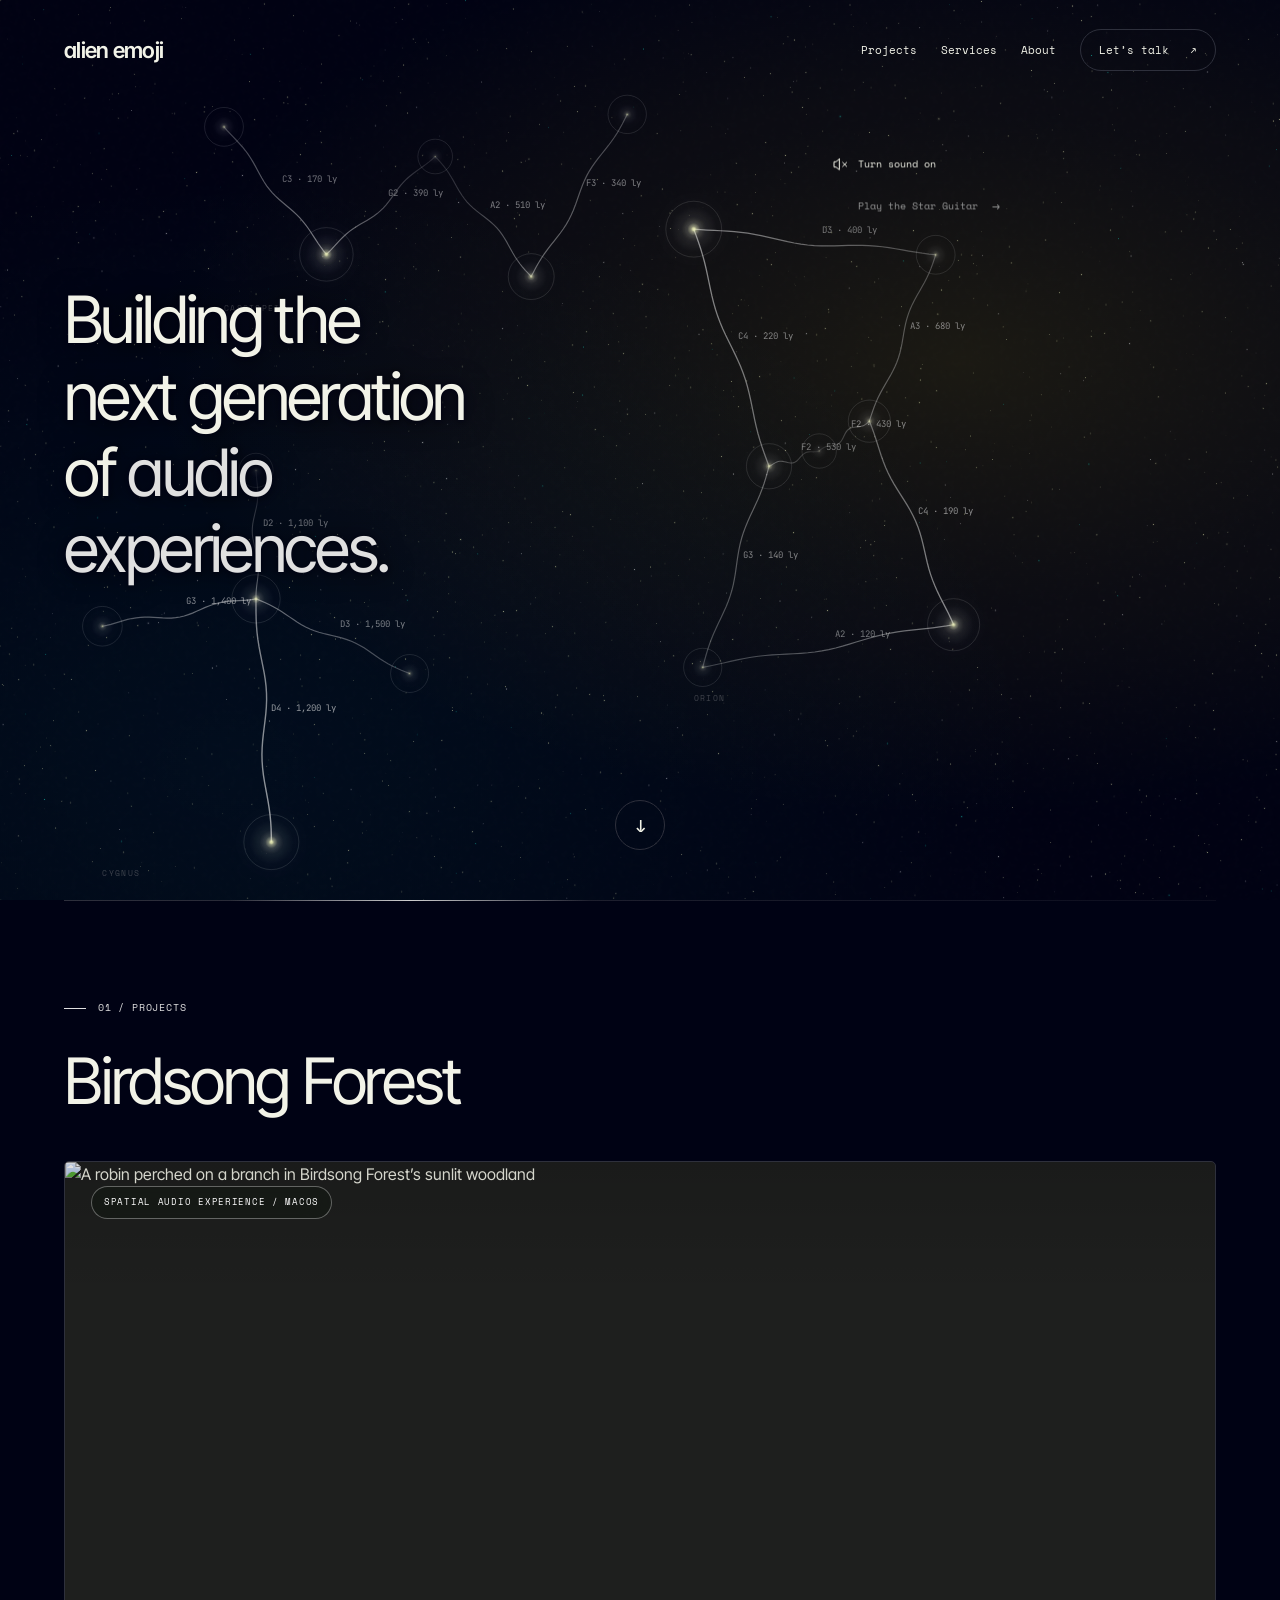
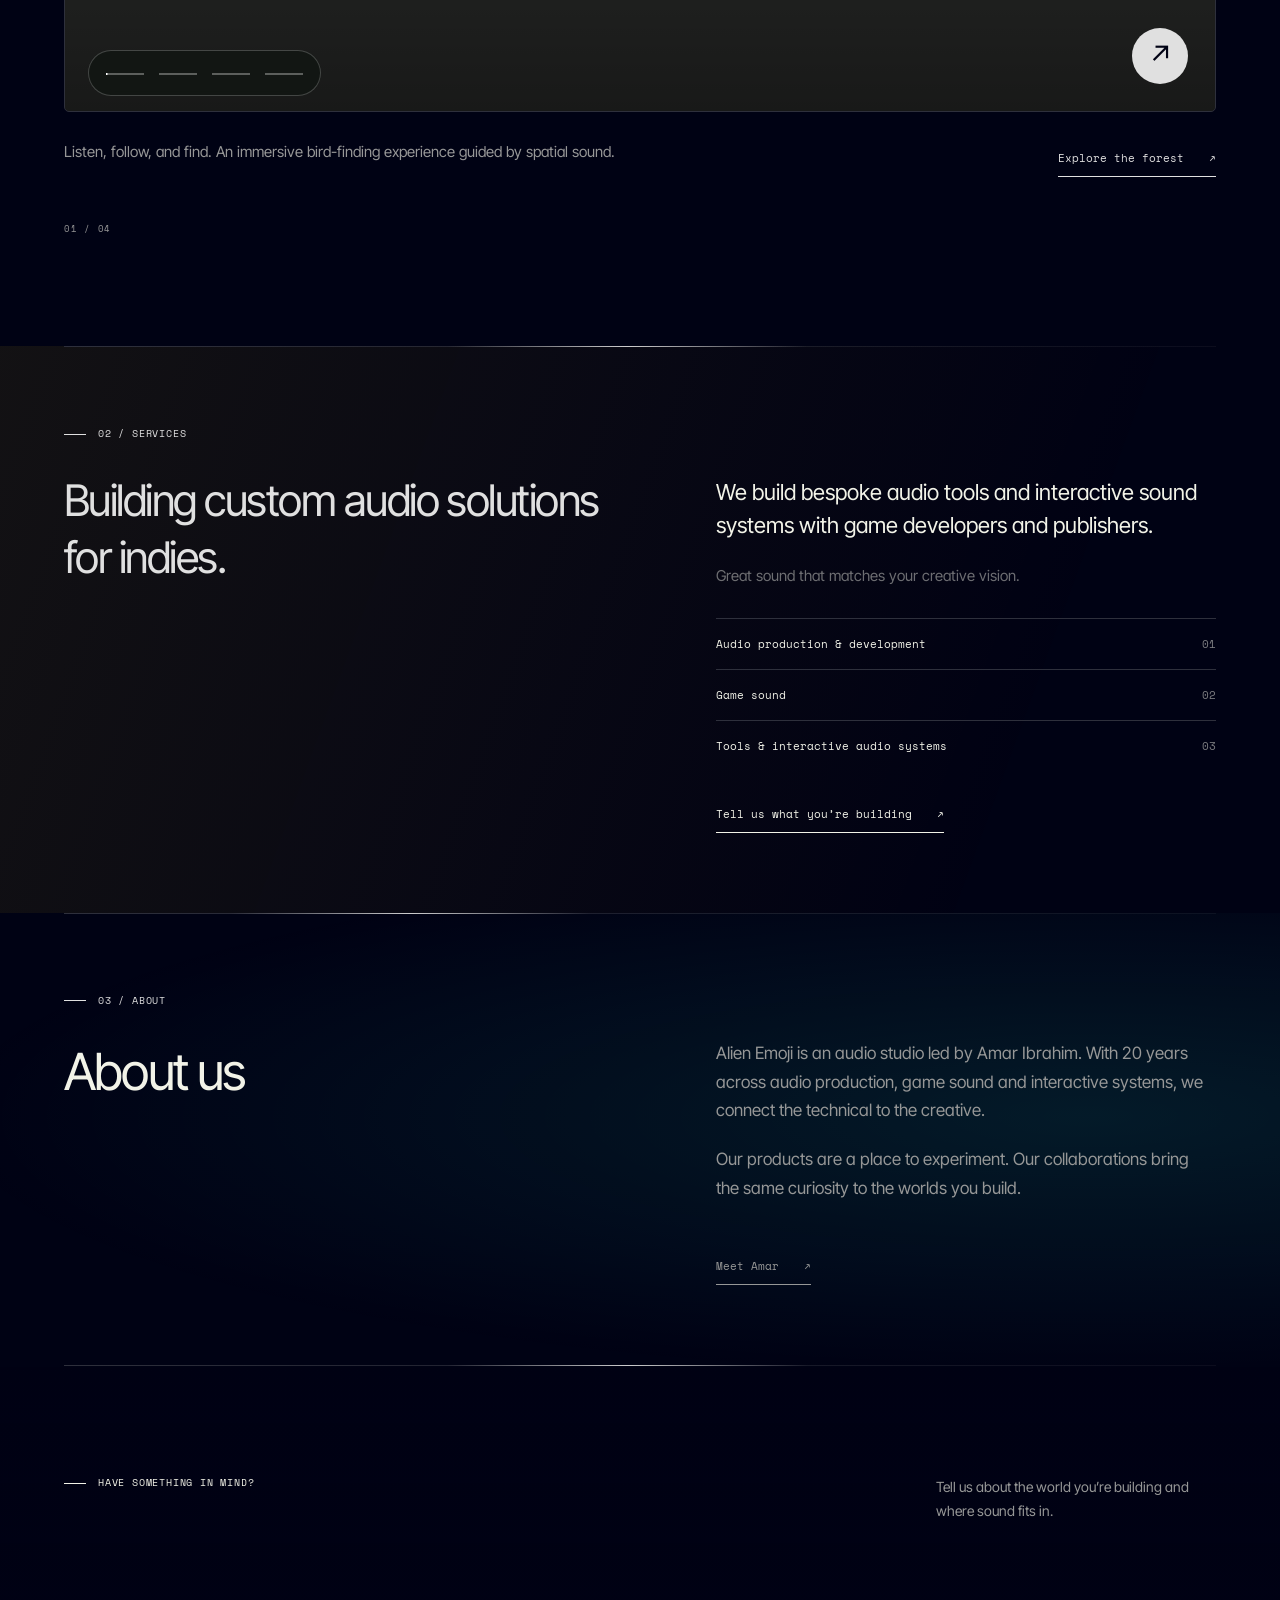
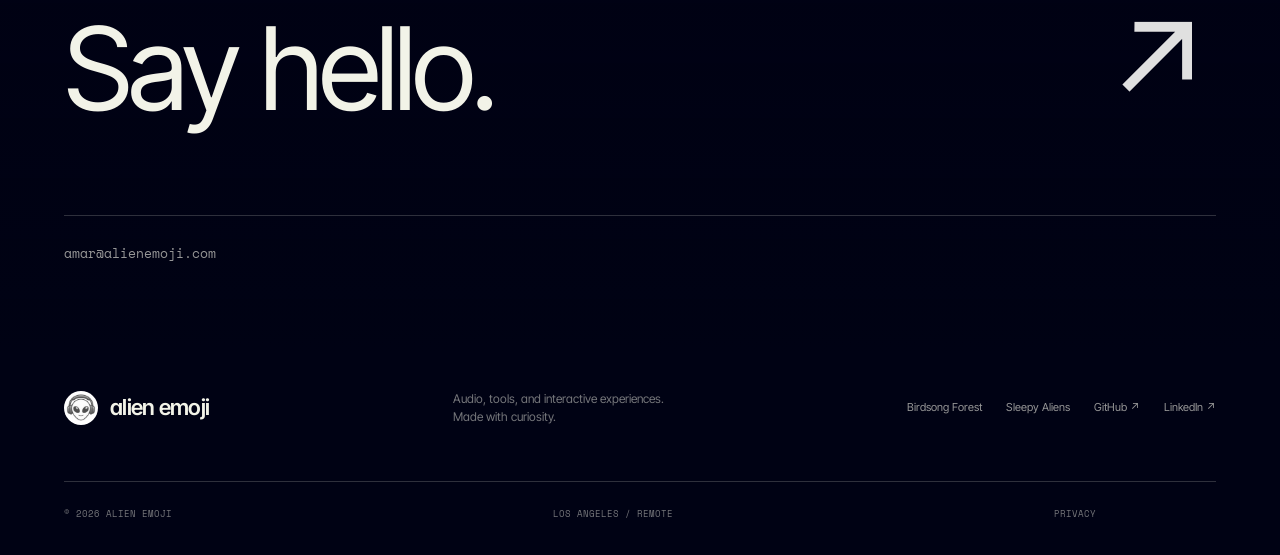
==== commit 74ceb411: "Star Guitar dedicated page, streamlined console, D2–D4 default range - Add static /star-guitar/ inst" ====
--- a/index.html
+++ b/index.html
@@ -13,8 +13,8 @@
 <link rel="stylesheet" href="styles.css">
 <link rel="stylesheet" href="dynamic.css">
 <script src="dynamic.js" defer></script>
-<link rel="stylesheet" href="star-guitar.css">
-<script type="module" src="star-guitar.mjs"></script>
+<link rel="stylesheet" href="star-guitar.css?v=20261025">
+<script type="module" src="star-guitar.mjs?v=20261025"></script>
 </head>
 <body data-page="home">
 <div id="site-nav"></div>
--- a/star-guitar.css
+++ b/star-guitar.css
@@ -161,17 +161,85 @@
 @media(prefers-reduced-motion:reduce){.guitar-dock .guitar-sound[aria-pressed=false] .guitar-sound-icon{animation:none}}
 
 /* A small instrument-side console, moving on the same camera plane as Orion. */
-.guitar-dock{position:absolute;left:77%;right:auto;top:var(--console-top,150px);width:clamp(160px,19vw,230px);max-width:none;transform:translate3d(var(--console-x,0px),var(--console-y,0px),0);will-change:transform;font-family:var(--f-mono);gap:6px}
+.guitar-dock{position:absolute;left:65%;right:auto;top:var(--console-top,150px);width:clamp(175px,19vw,230px);max-width:none;transform:translate3d(var(--console-x,0px),var(--console-y,0px),0);will-change:transform;font-family:var(--f-mono);gap:6px}
 .guitar-dock h2{font:400 clamp(19px,1.6vw,24px)/1.4 var(--f-mono);letter-spacing:-.04em;margin:0 0 8px}
 .guitar-dock .guitar-control-row{display:grid;grid-template-columns:16px 1fr;justify-content:start;gap:10px;border-radius:0;min-height:36px;font:10px/1.6 var(--f-mono)}
-.guitar-dock .guitar-sound[aria-pressed=false]{color:var(--paper);transform:translate(-12vw,0)}
+.guitar-dock .guitar-sound{color:var(--paper);transform:none}
+.guitar-dock .guitar-sound[aria-pressed=false]{color:var(--paper);transform:none}
+.guitar-dock .guitar-sound-icon svg{display:block;width:16px;height:16px}
+.guitar-dock .guitar-sound[aria-pressed=false] .guitar-speaker-waves,.guitar-dock .guitar-sound[aria-pressed=true] .guitar-speaker-muted{display:none}
+.guitar-dock .guitar-sound[aria-pressed=true] .guitar-sound-icon{color:var(--accent)}
+.guitar-dock .guitar-expand{display:flex;width:max-content;gap:10px;margin-left:26px;color:var(--muted)}
+.guitar-dock .guitar-expand-icon{font-size:13px;transition:transform .25s}
+.guitar-dock .guitar-expand:hover .guitar-expand-icon{transform:translateX(3px)}
 .guitar-dock .guitar-sound-icon,.guitar-expand-icon,.guitar-toggle-icon{justify-self:center}
 .guitar-dock .guitar-range select{font-family:var(--f-mono)}
 @media(max-width:700px){
- .guitar-dock{left:var(--gutter);right:auto;width:46%;max-width:210px;gap:4px}
- .guitar-dock .guitar-sound[aria-pressed=false]{transform:translate(28vw,var(--invitation-y,80px))}
+ .guitar-dock{left:calc(var(--gutter) + 28vw);right:24px;top:calc(var(--console-top,375px) + var(--invitation-y,80px) - 34px);width:auto;max-width:210px;gap:4px}
+ .guitar-dock .guitar-expand{margin-left:19px}
+ .guitar-dock .guitar-sound-icon svg{width:14px;height:14px}
  .guitar-dock h2{font-size:19px}
  .guitar-dock .guitar-control-row{grid-template-columns:12px 1fr;gap:7px;font-size:9px;min-height:42px}
  .guitar-dock .guitar-range{gap:8px}
  .hero-stage:has(.controls-open),.hero-content-new:has(.controls-open){min-height:900px}
 }
+
+/* A real instrument destination; the shared sky and sound stay alive between views. */
+[hidden]{display:none!important}
+.guitar-home{position:relative;z-index:1;width:100%}
+.guitar-home[inert]{pointer-events:none}
+.guitar-dock a{pointer-events:auto;text-decoration:none}
+html.guitar-route,body.guitar-route{overflow:hidden}
+html.guitar-route body>#main,html.guitar-route body>#site-nav,html.guitar-route body>#site-footer{display:none}
+.guitar-page{position:fixed;inset:0;z-index:2;padding:0!important;color:var(--paper);pointer-events:none;overflow-y:auto;overscroll-behavior:contain}
+.guitar-page[inert]{pointer-events:none}
+.guitar-page-header{position:absolute;top:0;left:0;right:0;display:flex;align-items:center;justify-content:space-between;padding:25px 4vw;gap:20px}
+.guitar-back{display:inline-flex;align-items:center;gap:12px;min-height:44px;font:10px var(--f-mono);text-decoration:none;color:var(--muted);pointer-events:auto}
+.guitar-back:hover{color:var(--paper)}
+.guitar-page-brand{font:500 18px var(--f-display);letter-spacing:-.06em}
+.guitar-page-intro{position:absolute;top:112px;left:4vw}
+.guitar-page-intro .guitar-eyebrow{margin:0 0 12px;color:var(--muted-2);font:8px var(--f-mono);letter-spacing:.12em;text-transform:uppercase}
+.guitar-page-intro h1{margin:0;font:450 clamp(40px,4.4vw,64px)/1.05 var(--f-display);letter-spacing:-.055em;outline:none}
+.guitar-page-intro>p:last-child{margin:14px 0 0;font:11px/1.7 var(--f-mono);color:var(--muted)}
+.guitar-panel{position:absolute;left:4vw;right:4vw;bottom:max(25px,env(safe-area-inset-bottom));display:grid;grid-template-columns:1.1fr .9fr 1.2fr;align-items:center;column-gap:6vw;row-gap:22px;padding:24px 0 0;border-top:1px solid var(--line);pointer-events:auto;background:linear-gradient(transparent,color-mix(in srgb,var(--night) 85%,transparent));font-family:var(--f-mono)}
+.guitar-playback{display:flex;flex-direction:column;gap:7px}
+.guitar-panel .guitar-control-row{display:grid;grid-template-columns:18px 1fr;align-items:center;justify-content:start;gap:10px;min-height:36px;width:auto;height:auto;margin:0;padding:0;border:0;border-radius:0;box-shadow:none;background:none;backdrop-filter:none;color:var(--muted);text-align:left;font:10px/1.6 var(--f-mono);cursor:pointer;transform:none}
+.guitar-panel .guitar-control-row:hover{color:var(--paper)}
+.guitar-panel .guitar-sound-label{font:inherit;letter-spacing:0}
+.guitar-panel .guitar-sound-icon{display:inline-block;width:auto;height:auto;border:0;background:none;color:var(--paper);font:20px/1 serif}
+.guitar-panel .guitar-volume{width:100%;grid-template-columns:1fr 32px;font:9px var(--f-mono);gap:11px}
+.guitar-panel .guitar-volume input{width:100%;min-height:30px}
+.guitar-panel .guitar-range{display:grid;grid-template-columns:1fr 1fr;gap:18px;width:auto;order:0}
+.guitar-panel .guitar-range label{font:9px var(--f-mono);gap:10px}
+.guitar-panel .guitar-range select{width:100%;min-width:0;min-height:42px;border-radius:0;padding:9px 12px;font:12px var(--f-mono);background:color-mix(in srgb,var(--night) 70%,transparent)}
+.guitar-panel-help{grid-column:1/-1;display:flex;justify-content:space-between;gap:20px;margin:0;font:8px/1.7 var(--f-mono);color:var(--muted-2)}
+.guitar-route .guitar-scene,.guitar-route .guitar-star{touch-action:none}
+.guitar-route .guitar-labels span{opacity:.8}
+.guitar-route .guitar-sky .guitar-readout{display:flex;top:130px;bottom:auto;right:4vw;text-align:right}
+.guitar-route .guitar-readout>span:first-child,.guitar-route .guitar-caption{display:none}
+.guitar-page :is(a,button,input,select):focus-visible{outline:1px solid var(--accent);outline-offset:5px}
+@media(max-width:700px){
+ .guitar-page-header{padding:17px 24px}.guitar-page-brand{font-size:16px}
+ .guitar-page-intro{top:100px;left:24px}.guitar-page-intro h1{font-size:42px}.guitar-page-intro>p:last-child{font-size:9px;margin-top:10px}
+ .guitar-page-intro .guitar-eyebrow{font-size:7px;margin-bottom:10px}
+ .guitar-panel{left:24px;right:24px;bottom:max(20px,env(safe-area-inset-bottom));grid-template-columns:1.1fr 1fr;gap:17px 22px;padding-top:18px}
+ .guitar-panel .guitar-control-row{font-size:9px;min-height:40px;gap:7px}.guitar-playback{gap:0}
+ .guitar-panel .guitar-range{grid-column:1/-1;gap:20px}
+ .guitar-panel-help{font-size:7px;gap:5px;flex-direction:column}
+ .guitar-panel-help span{font-size:7px}
+ .guitar-route .guitar-sky .guitar-readout{top:215px;left:24px;right:auto;text-align:left}
+}
+@media(max-height:600px) and (min-width:701px){
+ .guitar-page-header{padding-top:10px;padding-bottom:10px}.guitar-page-intro{top:78px}.guitar-page-intro h1{font-size:38px}
+ .guitar-panel{bottom:14px;padding-top:12px;row-gap:10px}.guitar-route .guitar-sky .guitar-readout{top:96px}
+}
+@media(max-height:700px) and (max-width:700px){
+ .guitar-page-intro{top:78px}.guitar-page-intro h1{font-size:34px}
+ .guitar-page-intro .guitar-eyebrow{font-size:6px;margin-bottom:8px}
+ .guitar-page-intro>p:last-child{font-size:8px;margin-top:7px}
+ .guitar-panel{bottom:15px;padding-top:10px;row-gap:10px}
+ .guitar-panel .guitar-control-row{min-height:34px}.guitar-panel .guitar-range label{gap:6px}
+ .guitar-panel-help span{display:none}
+ .guitar-route .guitar-sky .guitar-readout{display:none}
+}
+@media(prefers-reduced-motion:reduce){.guitar-page *{scroll-behavior:auto}}
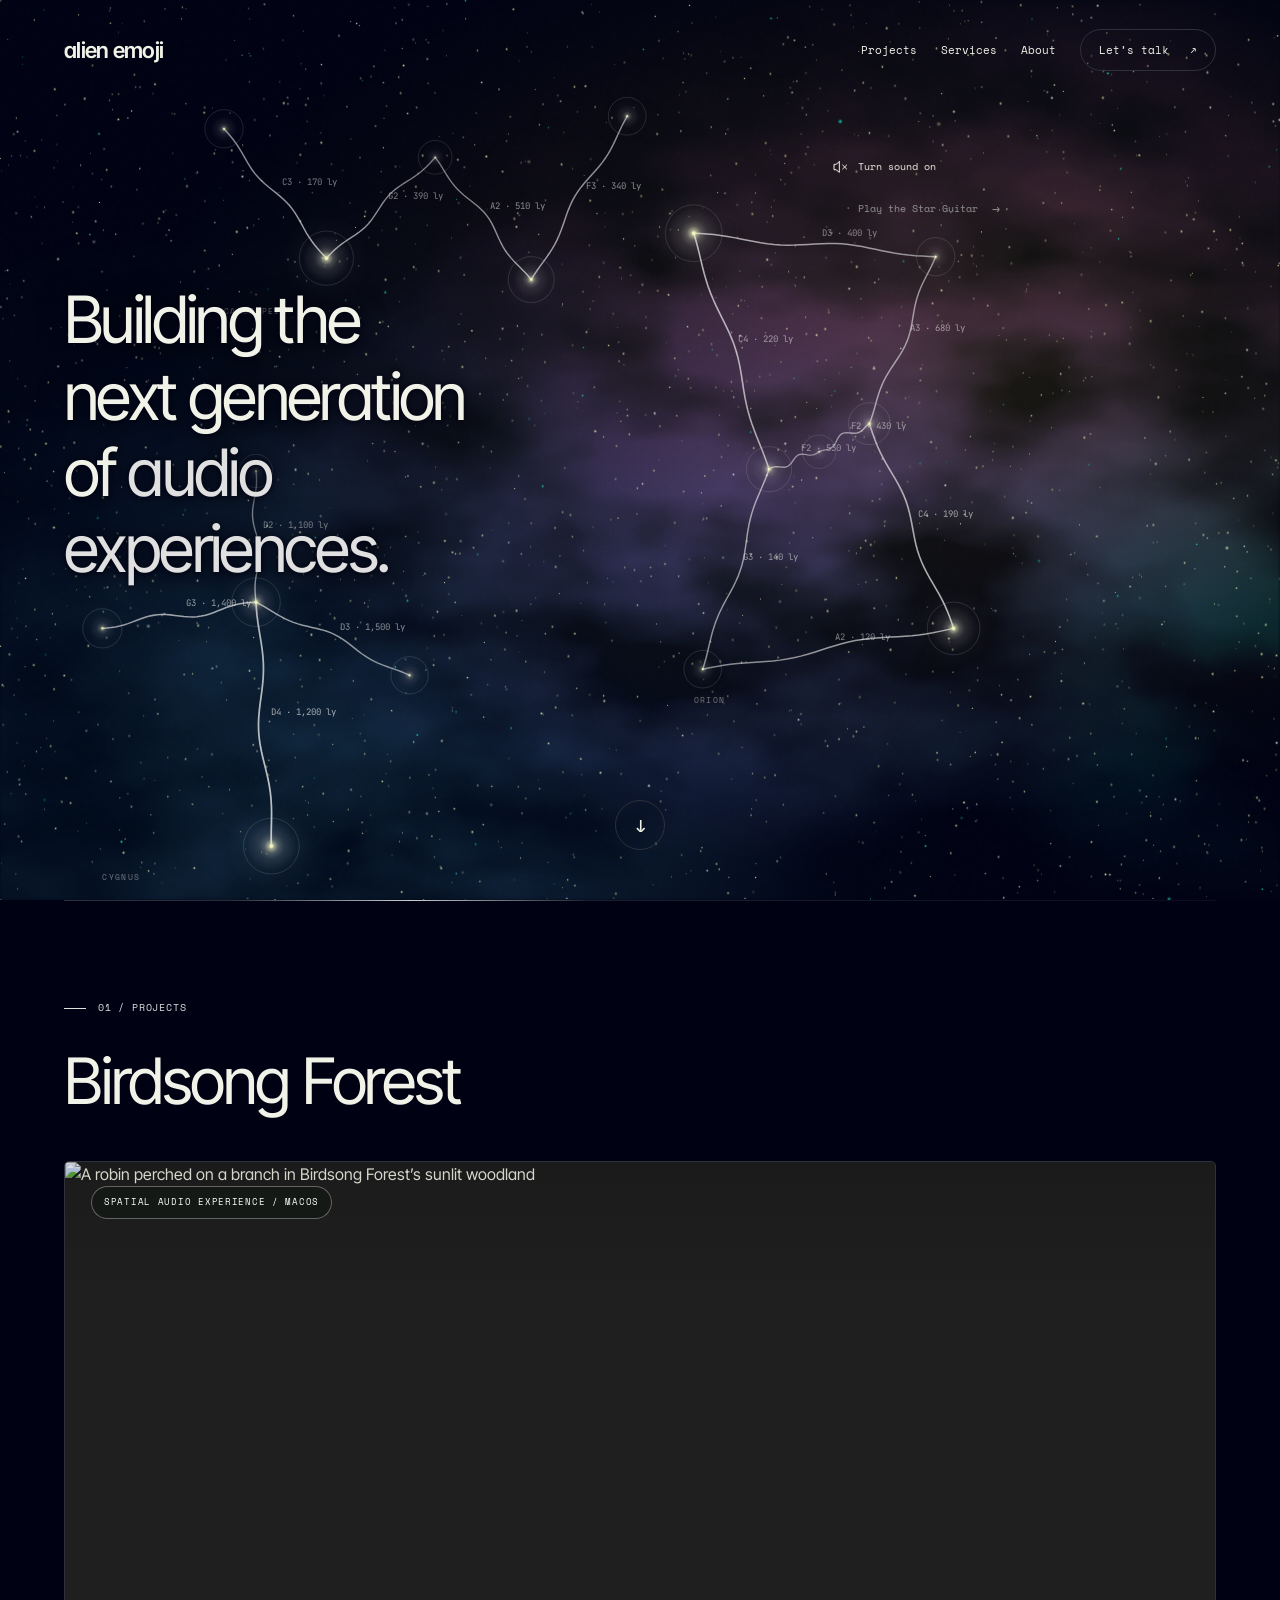
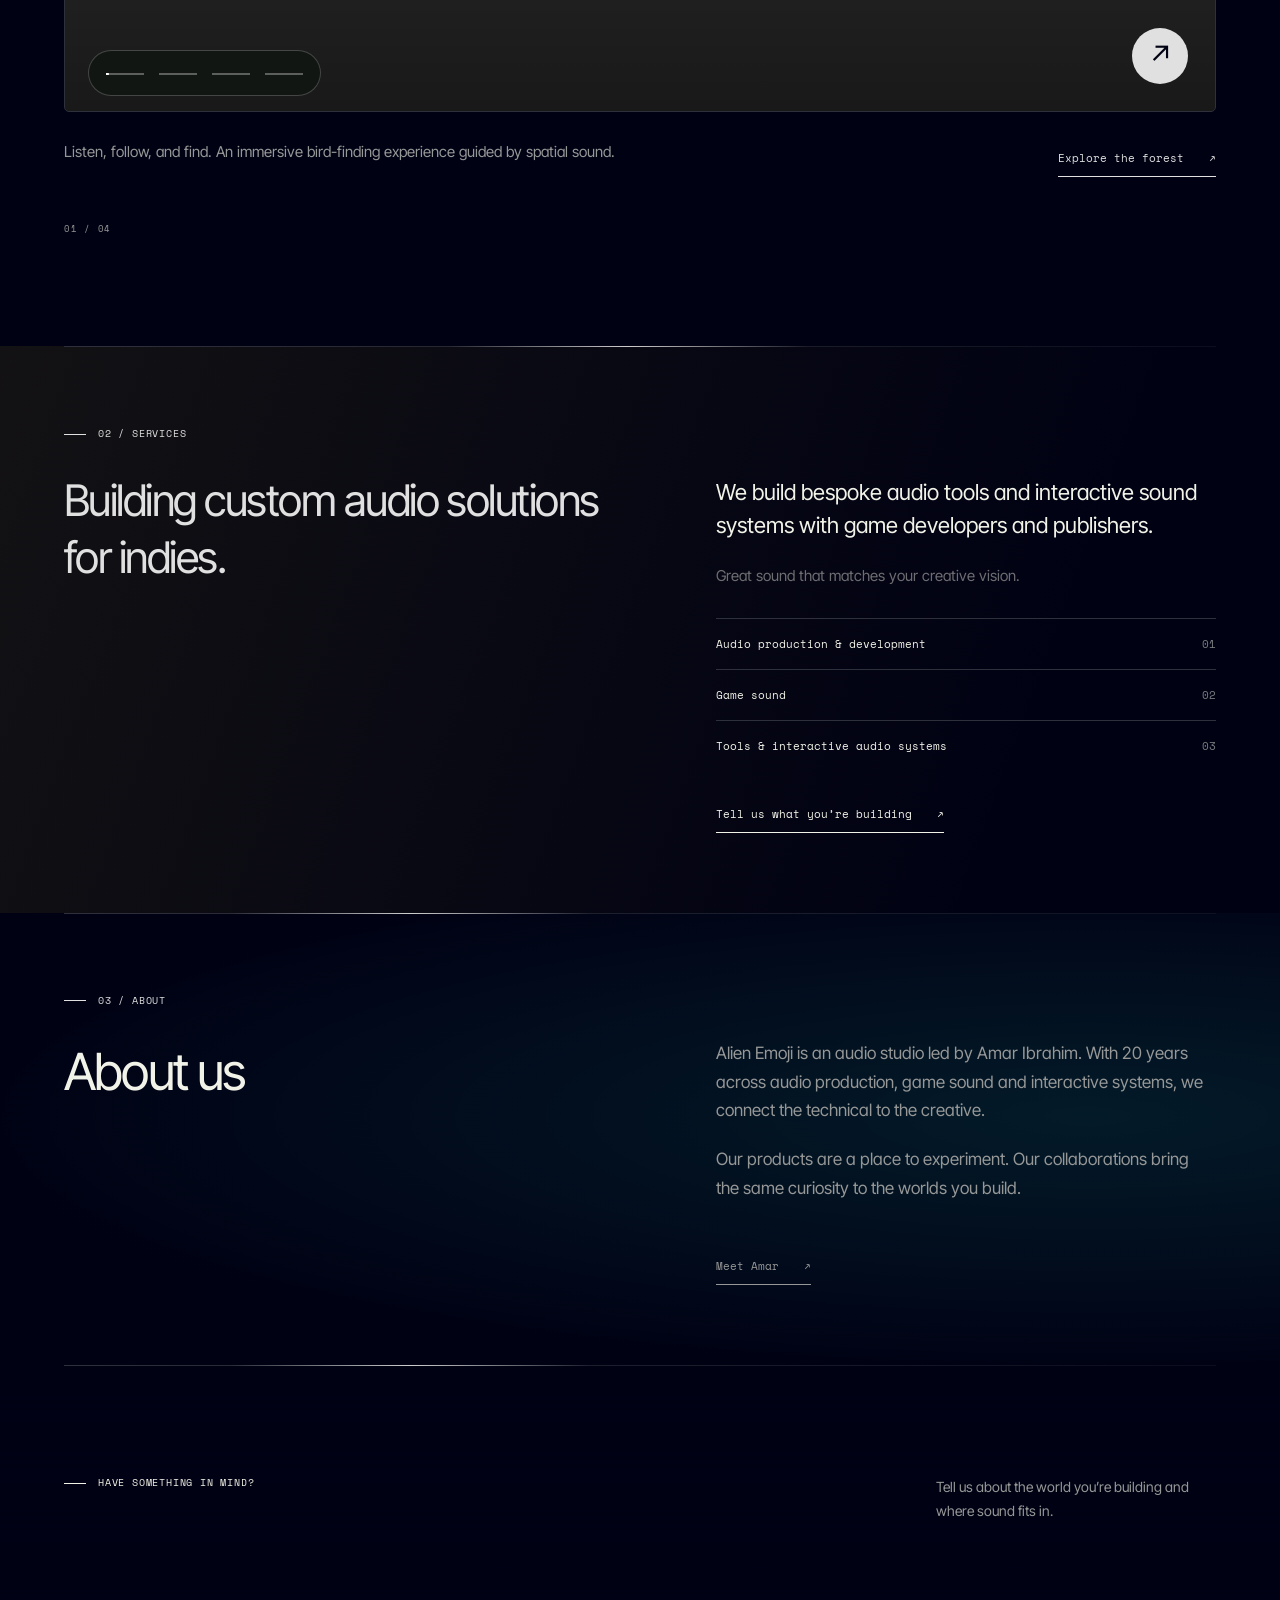
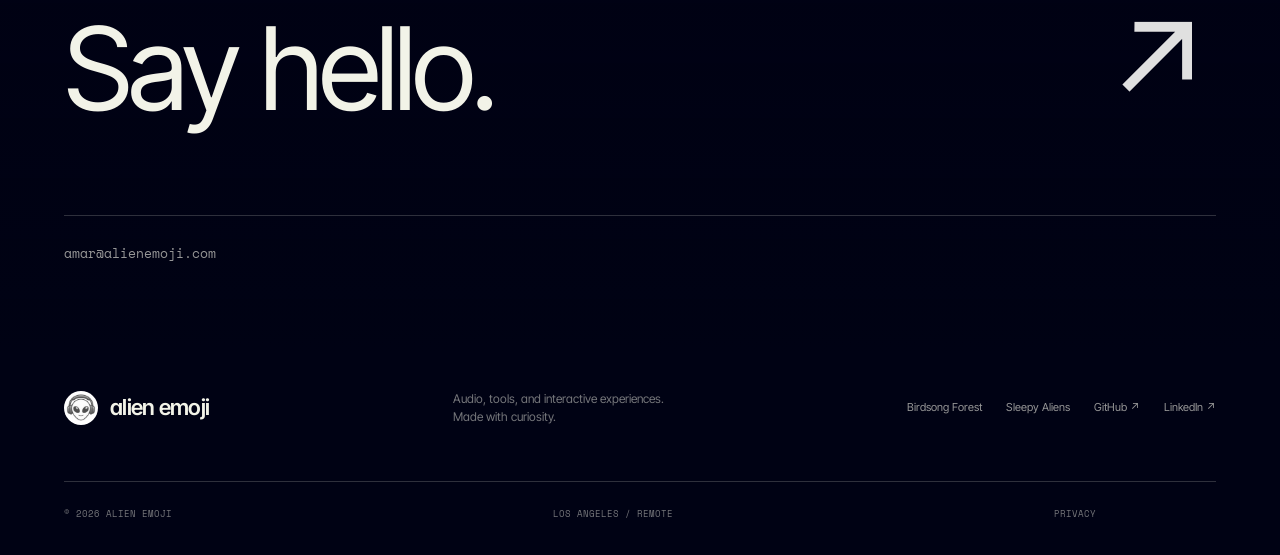
==== commit 476e772f: "Brighten the star scene with soft stars and a nebula backdrop" ====
--- a/index.html
+++ b/index.html
@@ -13,8 +13,8 @@
 <link rel="stylesheet" href="styles.css">
 <link rel="stylesheet" href="dynamic.css">
 <script src="dynamic.js" defer></script>
-<link rel="stylesheet" href="star-guitar.css?v=20261025">
-<script type="module" src="star-guitar.mjs?v=20261025"></script>
+<link rel="stylesheet" href="star-guitar.css?v=20261026">
+<script type="module" src="star-guitar.mjs?v=20261026b"></script>
 </head>
 <body data-page="home">
 <div id="site-nav"></div>
--- a/star-guitar.css
+++ b/star-guitar.css
@@ -1,6 +1,8 @@
 /* One fixed sky, shared by every page and the full-screen instrument. */
 .sr-only{position:absolute;width:1px;height:1px;padding:0;margin:-1px;overflow:hidden;clip:rect(0,0,0,0);white-space:nowrap;border:0}
 .guitar-sky{position:fixed;inset:0;z-index:0;overflow:hidden;background:radial-gradient(ellipse at 75% 40%,color-mix(in srgb,var(--sky-glow) 12%,transparent),transparent 60%),radial-gradient(ellipse at 18% 85%,color-mix(in srgb,var(--sky-warm) 5%,transparent),transparent 55%),var(--night)}
+/* Static cloud texture sits behind the stars; no extra animation or pointer surface. */
+.guitar-sky:before{content:"";position:absolute;inset:0;pointer-events:none;background:radial-gradient(ellipse at 79% 35%,#c969974d,transparent 42%),radial-gradient(ellipse at 60% 57%,#8063ce66,transparent 48%),radial-gradient(ellipse at 28% 83%,#437ca852,transparent 42%),radial-gradient(ellipse at 93% 66%,color-mix(in srgb,var(--sky-warm) 16%,transparent),transparent 38%);-webkit-mask-image:url("assets/nebula-mask.svg");mask-image:url("assets/nebula-mask.svg");-webkit-mask-size:100% 100%;mask-size:100% 100%}
 .guitar-sky:after{content:"";position:absolute;inset:0;background:var(--night);opacity:var(--sky-dim,.04);pointer-events:none}
 .guitar-scene{position:absolute;inset:0;overflow:hidden;isolation:isolate;touch-action:pan-y}
 .guitar-canvas{position:absolute;inset:0;width:100%;height:100%;pointer-events:none}
@@ -8,7 +10,7 @@
 .guitar-star{position:absolute;left:0;top:0;width:44px;height:44px;border:0;border-radius:50%;padding:0;background:none;color:var(--accent);cursor:crosshair;pointer-events:auto;touch-action:pan-y}
 .guitar-star span{position:absolute;left:35px;top:12px;font:8px var(--f-mono);white-space:nowrap;opacity:0;transition:opacity .2s}
 .guitar-star:focus-visible{outline:1px solid var(--accent);outline-offset:4px}.guitar-star:focus-visible span,.guitar-star:hover span{opacity:.8}.over-string{cursor:crosshair}
-.guitar-labels{position:absolute;inset:0;pointer-events:none}.guitar-labels span{position:absolute;left:0;top:0;font:8px var(--f-mono);letter-spacing:.16em;text-transform:uppercase;color:var(--muted-2);opacity:.55}
+.guitar-labels{position:absolute;inset:0;pointer-events:none}.guitar-labels span{position:absolute;left:0;top:0;font:8px var(--f-mono);letter-spacing:.16em;text-transform:uppercase;color:var(--muted);opacity:.8}
 body>main,#site-footer{position:relative;z-index:1}
 .hero-stage,.work-section,.contact-new,.ae-footer{background:transparent}
 .hero-stage:after{opacity:.07}.hero-content-new{position:relative;z-index:2}.hero-content-new a,.hero-content-new button{pointer-events:auto}.hero-bottom{z-index:3;bottom:50px}.hero-coordinate{pointer-events:none}
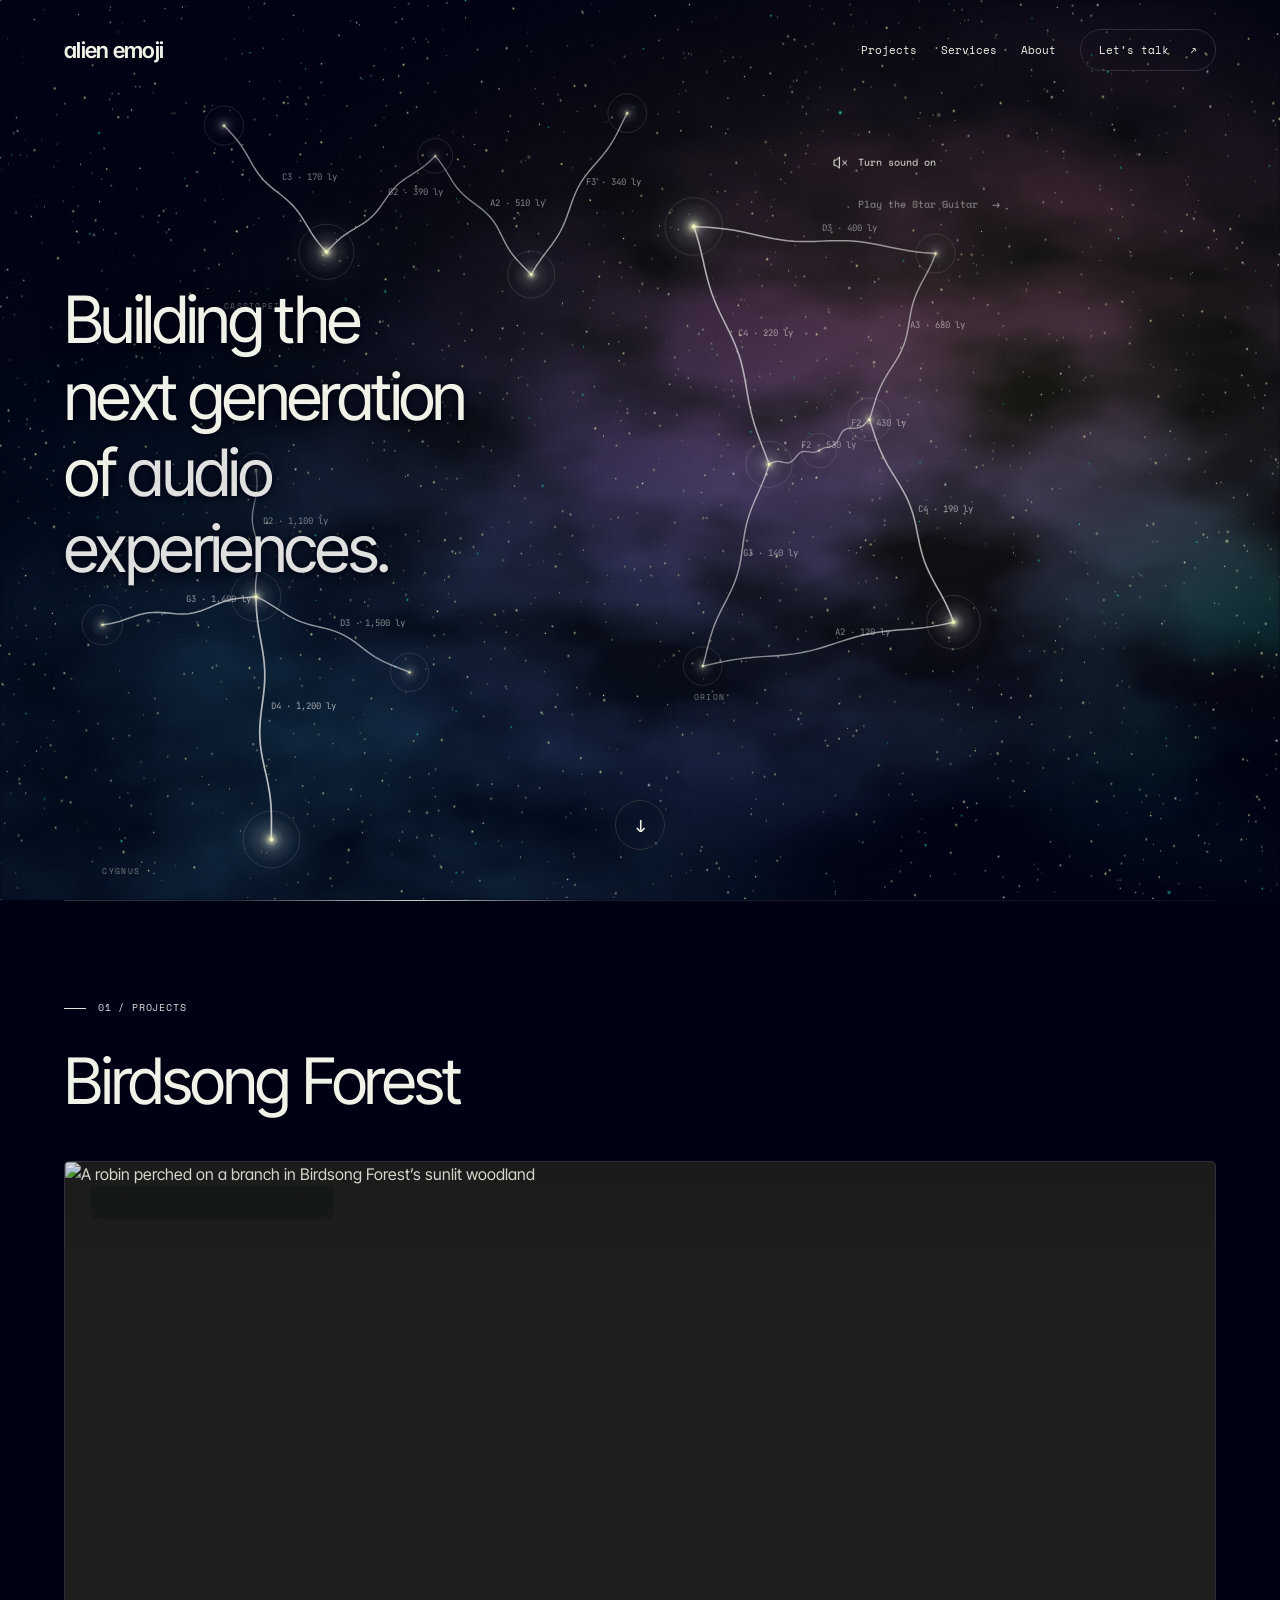
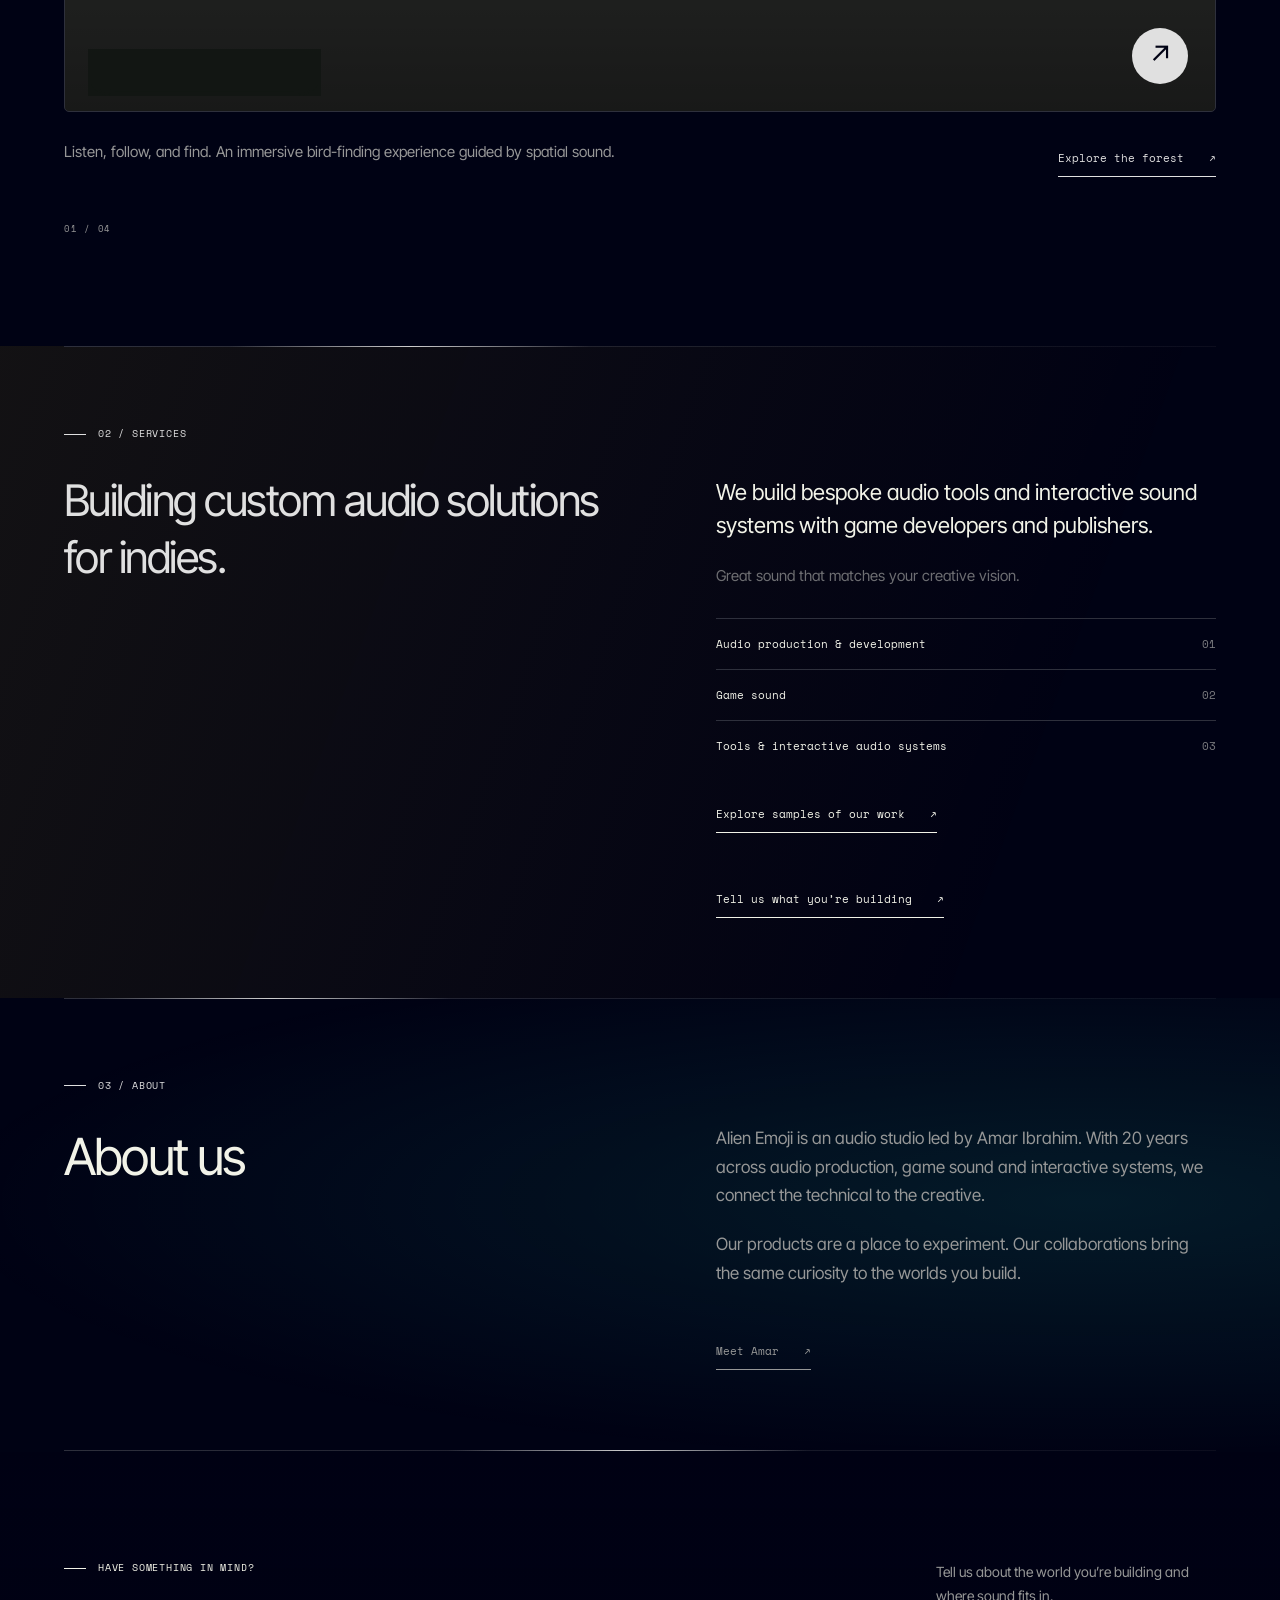
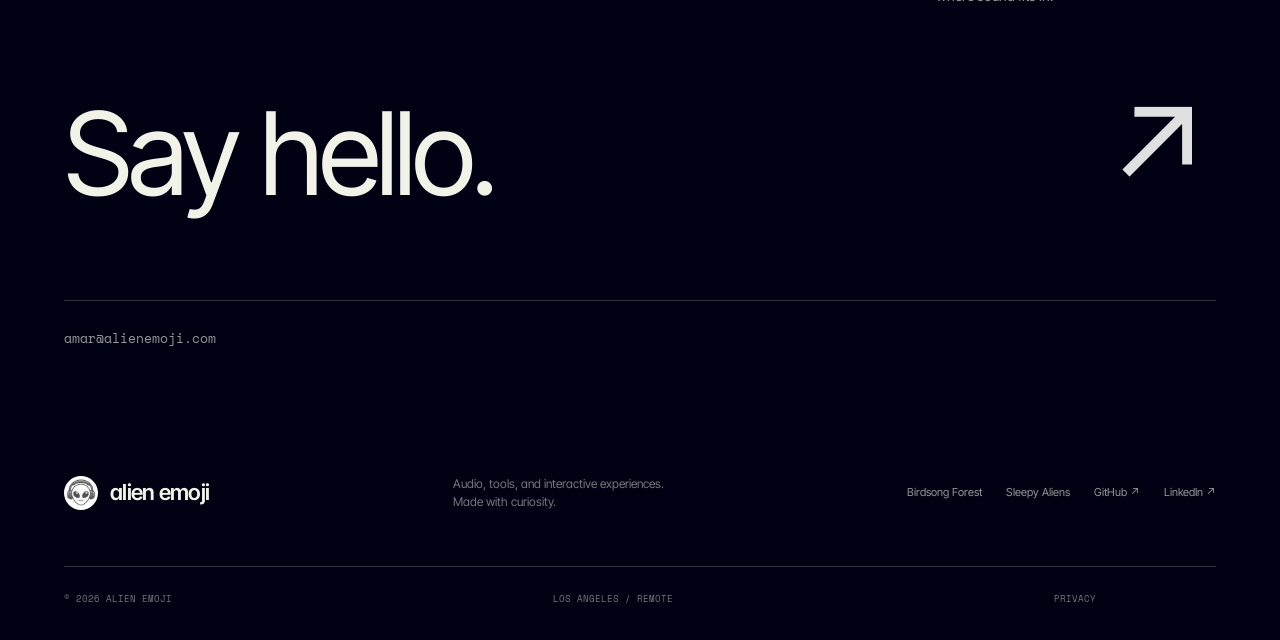
==== commit fc5aa3da: "Add portfolio samples with waveform players and project accordion" ====
--- a/index.html
+++ b/index.html
@@ -58,7 +58,7 @@
   </div>
 </section>
 <section class="services-section" id="services" aria-labelledby="services-title">
-  <div class="shell"><div class="section-kicker micro reveal">02 / Services</div><div class="services-grid"><h2 class="reveal" id="services-title">Building custom audio solutions for indies.</h2><div class="services-copy reveal"><p>We build bespoke audio tools and interactive sound systems with game developers and publishers.</p><p class="services-support">Great sound that matches your creative vision.</p><div class="services-line"><span>Audio production &amp; development</span><span aria-hidden="true">01</span></div><div class="services-line"><span>Game sound</span><span aria-hidden="true">02</span></div><div class="services-line"><span>Tools &amp; interactive audio systems</span><span aria-hidden="true">03</span></div><a class="text-link" href="mailto:amar@alienemoji.com">Tell us what you’re building <span aria-hidden="true">↗</span></a></div></div></div>
+  <div class="shell"><div class="section-kicker micro reveal">02 / Services</div><div class="services-grid"><h2 class="reveal" id="services-title">Building custom audio solutions for indies.</h2><div class="services-copy reveal"><p>We build bespoke audio tools and interactive sound systems with game developers and publishers.</p><p class="services-support">Great sound that matches your creative vision.</p><div class="services-line"><span>Audio production &amp; development</span><span aria-hidden="true">01</span></div><div class="services-line"><span>Game sound</span><span aria-hidden="true">02</span></div><div class="services-line"><span>Tools &amp; interactive audio systems</span><span aria-hidden="true">03</span></div><p><a class="text-link" href="/portfolio/">Explore samples of our work <span aria-hidden="true">↗</span></a></p><a class="text-link" href="mailto:amar@alienemoji.com">Tell us what you’re building <span aria-hidden="true">↗</span></a></div></div></div>
 </section>
 <section class="intro-section" id="about" aria-labelledby="about-title">
   <div class="shell"><div class="section-kicker micro reveal">03 / About</div><div class="intro-grid"><h2 class="statement reveal" id="about-title">About us</h2><div class="intro-copy reveal"><p>Alien Emoji is an audio studio led by Amar Ibrahim. With 20 years across audio production, game sound and interactive systems, we connect the technical to the creative.</p><p>Our products are a place to experiment. Our collaborations bring the same curiosity to the worlds you build.</p><a class="text-link" href="https://www.linkedin.com/in/amaribrahim" target="_blank" rel="noopener">Meet Amar <span aria-hidden="true">↗</span></a></div></div></div>
